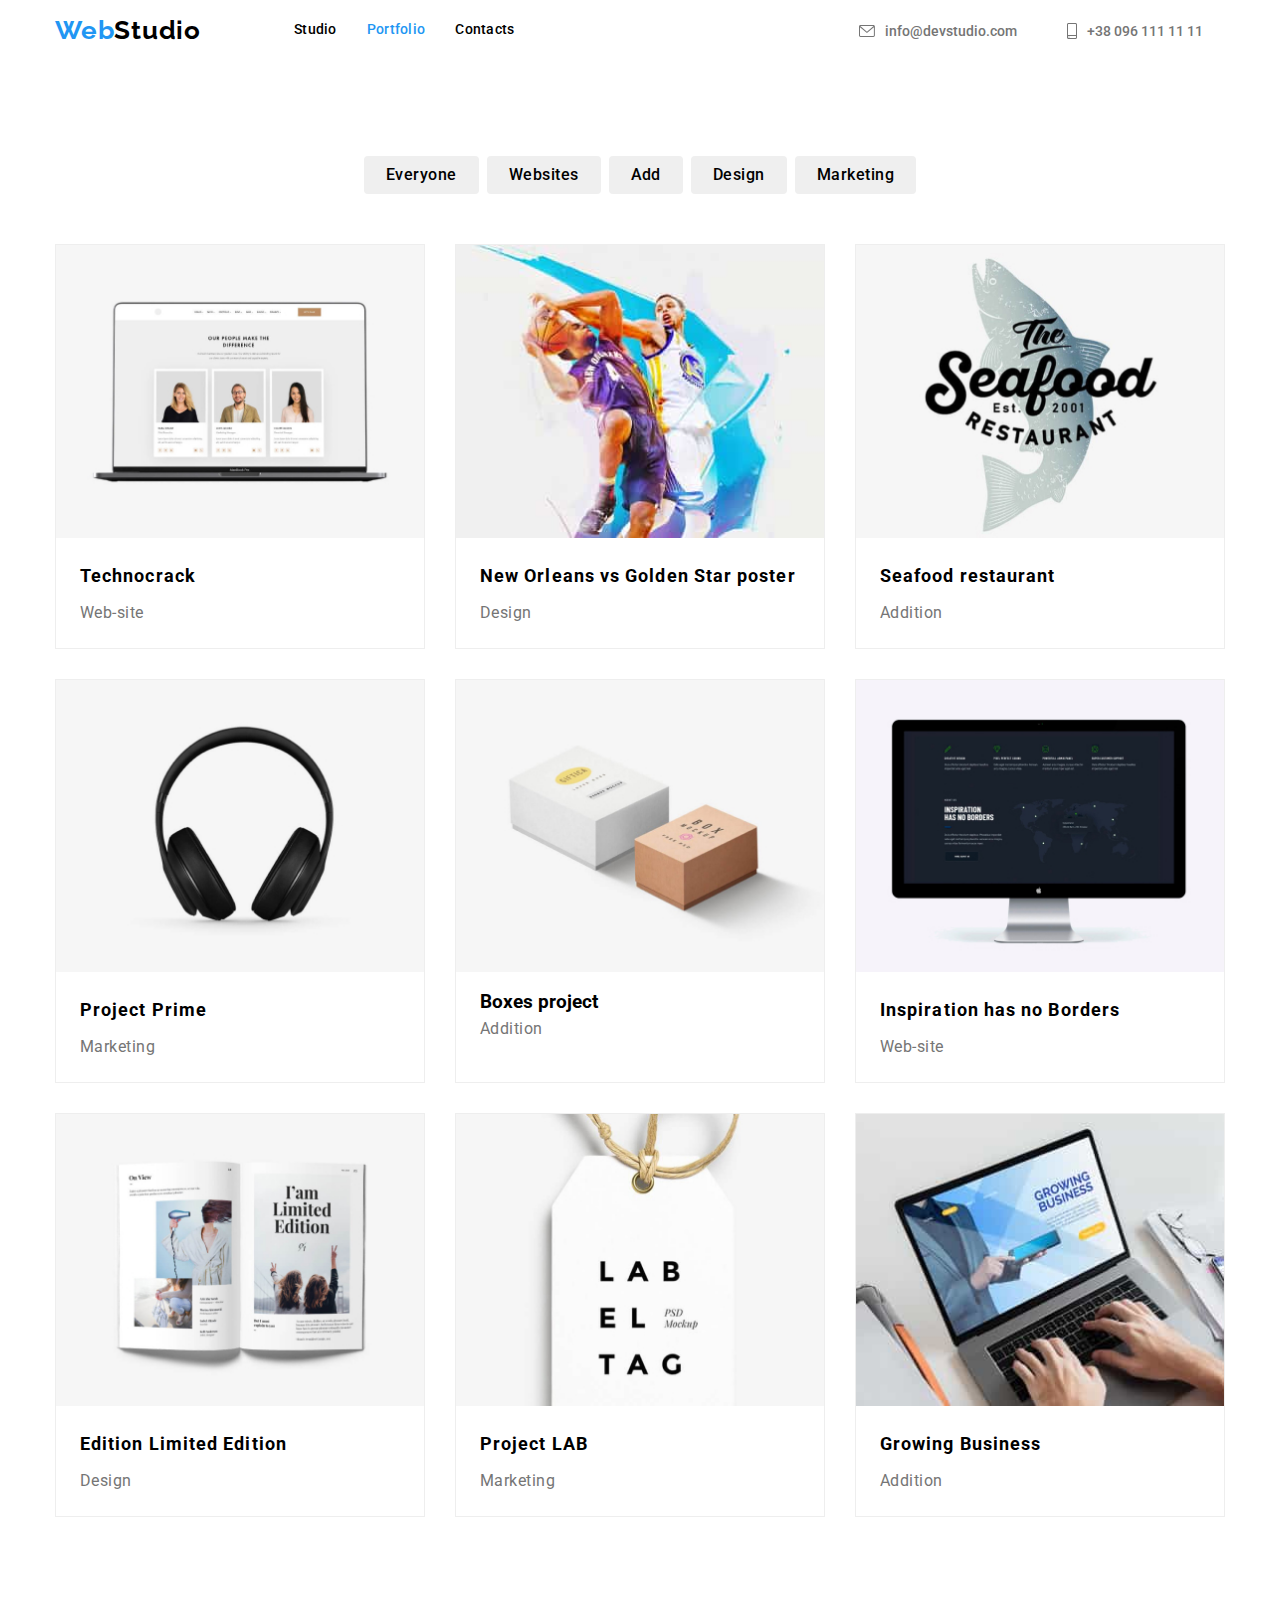
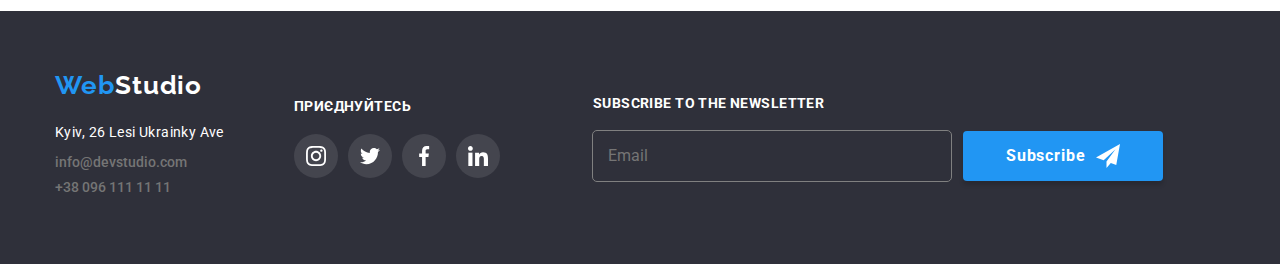
==== portfolio.html @ cd491790 "bhiLALALLLAAA" ====
<!DOCTYPE html>
<html lang="en">

<head>
    <meta charset="UTF-8">
    <meta name="viewport" content="width=device-width, initial-scale=1.0">
    <title>Document</title>
    <link rel="preconnect" href="https://fonts.googleapis.com">
    <link rel="preconnect" href="https://fonts.gstatic.com" crossorigin>
    <link
        href="https://fonts.googleapis.com/css2?family=Raleway:wght@700&family=Roboto:wght@400;500;700;900&display=swap"
        rel="stylesheet">
    <link rel="stylesheet"
        href="https://cdnjs.cloudflare.com/ajax/libs/modern-normalize/2.0.0/modern-normalize.min.css">
    <!-- <link rel="stylesheet" href="./css/reset.css">
    <link rel="stylesheet" href="./css/styles.css"> -->
    <link rel="stylesheet" href="./css/main.min.css">
</head>

<body>
    <!-- header -->
    <header class="header animate__animated animate__bounceInDown animate__delay-0.5s">
        <div class="container">
            <a class="header__logo" href="./index.html"><span class="header__logo--colored">Web</span>Studio</a>
            <nav class="header__nav">
                <ul class="header__nav__list">
                    <li class="header__nav__item"><a class="header__nav__link" href="./index.html">Studio</a></li>
                    <li class="header__nav__item"><a class="header__nav__link current"
                            href="./portfolio.html">Portfolio</a>
                    </li>
                    <li class="header__nav__item"><a class="header__nav__link" href="#">Contacts</a></li>
                </ul>
            </nav>
            <ul class="header__contact__list">
                <li><a class="header__contact__link" href="mailto:info@devstudio.com">
                        <svg class="header__contact__icon" width="16" height="12">
                            <use href="./images/icons/symbol-defs.svg#icon-envelope"></use>
                        </svg>
                        info@devstudio.com</a></li>
                <li><a class="header__contact__link" href="tel:+380961111111">
                        <svg class="header__contact__icon" width="10" height="16">
                            <use href="./images/icons/symbol-defs.svg#icon-smartphone"></use>
                        </svg>
                        +38 096 111 11 11</a></li>
            </ul>
        </div>
    </header>
    <!-- main -->
    <main>
        <section class="project-buttons">
            <div class="container">
                <ul class="project-buttons__list">
                    <li class="project-buttons__item">
                        <button class="project-buttons__button">Everyone</button>
                    </li>
                    <li class="project-buttons__item">
                        <button class="project-buttons__button">Websites</button>
                    </li>
                    <li class="project-buttons__item">
                        <button class="project-buttons__button">Add</button>
                    </li>
                    <li class="project-buttons__item">
                        <button class="project-buttons__button">Design</button>
                    </li>
                    <li class="project-buttons__item">
                        <button class="project-buttons__button">Marketing</button>
                    </li>
                </ul>
            </div>
        </section>
        <section class="projects">
            <div class="container">
                <ul class="projects__list">
                    <li class="projects__item">
                        <div class="projects__img__thumb">
                            <img class="projects__img" src="./images/portfolio/img1.jpg" alt="">
                            <div class="projects__overlay">
                                <p class="projects__overlay__text">The resource offers comprehensive offers with
                                    different levels of functionality and services. All this will allow the visitor to
                                    get comprehensive information about the company or private person.</p>
                            </div>
                        </div>
                        <div class="projects__content">
                            <h3 class="projects__title">Technocrack</h3>
                            <p class="projects__text">Web-site</p>
                        </div>
                    </li>
                    <li class="projects__item">
                        <div class="projects__img__thumb">
                            <img class="projects__img" src="./images/portfolio/img2.jpg" alt="">
                            <div class="projects__overlay">
                                <p class="projects__overlay__text">The resource offers comprehensive offers with
                                    different levels of functionality and services. All this will allow the visitor to
                                    get comprehensive information about the company or private person.</p>
                            </div>
                        </div>
                        <div class="projects__content">
                            <h3 class="projects__title">New Orleans vs Golden Star poster</h3>
                            <p class="projects__text">Design</p>
                        </div>
                    </li>
                    <li class="projects__item">
                        <div class="projects__img__thumb">
                            <img class="projects__img" src="./images/portfolio/img3.jpg" alt="">
                            <div class="projects__overlay">
                                <p class="projects__overlay__text">The resource offers comprehensive offers with
                                    different levels of functionality and services. All this will allow the visitor to
                                    get comprehensive information about the company or private person.</p>
                            </div>
                        </div>
                        <div class="projects__content">
                            <h3 class="projects__title">Seafood restaurant</h3>
                            <p class="projects__text">Addition</p>
                        </div>
                    </li>
                    <li class="projects__item">
                        <div class="projects__img__thumb">
                            <img class="projects__img" src="./images/portfolio/img4.jpg" alt="">
                            <div class="projects__overlay">
                                <p class="projects__overlay__text">The resource offers comprehensive offers with
                                    different levels of functionality and services. All this will allow the visitor to
                                    get comprehensive information about the company or private person.</p>
                            </div>
                        </div>
                        <div class="projects__content">
                            <h3 class="projects__title">Project Prime</h3>
                            <p class="projects__text">Marketing</p>
                        </div>

                    </li>
                    <li class="projects__item">
                        <div class="projects__img__thumb">
                            <img class="projects-img" src="./images/portfolio/img5.jpg" alt="">
                            <div class="projects__overlay">
                                <p class="projects__overlay__text">The resource offers comprehensive offers with
                                    different levels of functionality and services. All this will allow the visitor to
                                    get comprehensive information about the company or private person.</p>
                            </div>
                        </div>
                        <div class="projects__content">
                            <h3 class="projects-title">Boxes project</h3>
                            <p class="projects__text">Addition</p>
                        </div>
                    </li>
                    <li class="projects__item">
                        <div class="projects__img__thumb">
                            <img class="projects__img" src="./images/portfolio/img6.jpg" alt="">
                            <div class="projects__overlay">
                                <p class="projects__overlay__text">The resource offers comprehensive offers with
                                    different levels of functionality and services. All this will allow the visitor to
                                    get comprehensive information about the company or private person.</p>
                            </div>
                        </div>
                        <div class="projects__content">
                            <h3 class="projects__title">Inspiration has no Borders</h3>
                            <p class="projects__text">Web-site</p>
                        </div>
                    </li>
                    <li class="projects__item">
                        <div class="projects__img__thumb">
                            <img class="projects-img" src="./images/portfolio/img7.jpg" alt="">
                            <div class="projects__overlay">
                                <p class="projects__overlay__text">The resource offers comprehensive offers with
                                    different levels of functionality and services. All this will allow the visitor to
                                    get comprehensive information about the company or private person.</p>
                            </div>
                        </div>
                        <div class="projects__content">
                            <h3 class="projects__title">Edition Limited Edition</h3>
                            <p class="projects__text">Design</p>
                        </div>
                    </li>
                    <li class="projects__item">
                        <div class="projects__img__thumb">
                            <img class="projects__img" src="./images/portfolio/img8.jpg" alt="">
                            <div class="projects__overlay">
                                <p class="projects__overlay__text">The resource offers comprehensive offers with
                                    different levels of functionality and services. All this will allow the visitor to
                                    get comprehensive information about the company or private person.</p>
                            </div>
                        </div>
                        <div class="projects__content">
                            <h3 class="projects__title">Project LAB</h3>
                            <p class="projects__text">Marketing</p>
                        </div>
                    </li>
                    <li class="projects__item">
                        <div class="projects__img__thumb">
                            <img class="projects__img" src="./images/portfolio/img9.jpg" alt="">
                            <div class="projects__overlay">
                                <p class="projects__overlay__text">The resource offers comprehensive offers with
                                    different levels of functionality and services. All this will allow the visitor to
                                    get comprehensive information about the company or private person.</p>
                            </div>
                        </div>
                        <div class="projects__content">
                            <h3 class="projects__title">Growing Business</h3>
                            <p class="projects__text">Addition</p>
                        </div>
                    </li>
                </ul>
            </div>
        </section>

    </main>
    <!-- footers -->
    <footer class="footer">
        <div class="container">
            <div class="footer__info">
                <a class="footer__logo" href="#">Web<span class="footer__logo--colored">Studio</span></a>
                <a class="footer__adress" href="#">Kyiv, 26 Lesi Ukrainky Ave</a>
                <a class="footer__link" href="mailto:info@devstudio.com">info@devstudio.com</a>
                <a class="footer__link" href="tel:++380961111111">+38 096 111 11 11</a>
            </div>
            <div class="footer__buttons">
                <h3 class="footer__title">Приєднуйтесь</h3>
                <ul class="footer__svg__list">
                    <li class="footer__svg__item">
                        <a class="footer__svg__link" href="">
                            <svg class="footer__svg">
                                <use href="./images/icons/symbol-defs.svg#icon-instagram"></use>
                            </svg>
                        </a>

                    </li>
                    <li class="footer__svg__item">
                        <a class="footer__svg__link" href="">
                            <svg class="footer__svg">
                                <use href="./images/icons/symbol-defs.svg#icon-twitter"></use>
                            </svg>
                        </a>

                    </li>
                    <li class="footer__svg__item">
                        <a class="footer__svg__link" href="">
                            <svg class="footer__svg">
                                <use href="./images/icons/symbol-defs.svg#icon-facebook"></use>
                            </svg>
                        </a>

                    </li>
                    <li class="footer__svg__item">
                        <a class="footer__svg__link" href="">
                            <svg class="footer__svg">
                                <use href="./images/icons/symbol-defs.svg#icon-linkedin"></use>
                            </svg>
                        </a>

                    </li>
                </ul>
            </div>
            <div class="footer__form">
                <h3 class="footer__title">Subscribe to the newsletter</h3>
                <ul class="footer__form__list">
                    <label class="footer__label" for="email">
                        <input type="email" class="footer__input" placeholder="Email">
                    </label>
                    <button class="footer__send__button">
                        Subscribe

                        <svg class="footer__send__svg">
                            <use href="./images/icons/symbol-defs.svg#icon-send"></use>
                        </svg>
                    </button>
                </ul>
            </div>
        </div>
    </footer>
    </div>
    </footer>
</body>

</html>
---- css/styles.css ----
:root {
  --link-color: #2196f3;
  --title-color: #000;
  --text-color: #757575;
  --animation: 250ms cubic-bezier(0.7, 0.1, 0, 1.2);
}

body {
  font-family: "Roboto", sans-serif;
}

.container {
  width: 1200px;
  margin: 0 auto;
  padding: 0 15px;
}

/* header */

.header {
  padding: 25px 0;
}

.header .container {
  display: flex;
  align-items: center;
}

.header__logo {
  color: #000;
  font-family: "Raleway";
  font-size: 26px;
  font-weight: 700;
  letter-spacing: 0.78px;
  margin-right: 93px;
}
.header__logo--colored {
  color: var(--link-color);
}
.header__nav {
  margin-right: 344px;
}
.header__nav__list {
  display: flex;
  gap: 30px;
}
.header__nav__item {
  padding-top: 20px;
}
.header__nav__link {
  color: var(--title-color);
  font-size: 14px;
  font-weight: 500;
  letter-spacing: 0.28px;
  transition: color 250ms cubic-bezier(0.4, 0, 0.2, 1);
}

.current {
  color: var(--link-color);
  padding-bottom: 32px;
}

.current:after {
  content: "";
  display: block;
  padding: auto;
  left: 0;
  bottom: 0;
}

.header__nav__link:hover,
.header__nav__link:focus {
  color: var(--link-color);
}

.header__nav__link::after {
  content: "";
  display: block;
  width: 100%;
  height: 4px;
  background-color: var(--link-color);
  border-radius: 2px;
  margin-top: 20px;
  transform: scale(0);
  transform-origin: center right;
  transition: transform var(--animation), transform-origin var(--animation);
}

.header__nav__link:hover::after {
  transform: scale(1);
  transform-origin: center right;
}

.header__contact__list {
  display: flex;
  gap: 50px;
}

.header__contact__link {
  display: flex;
  align-items: center;
  gap: 10px;
  color: var(--text-color);
  font-size: 14px;
  font-weight: 500;
  line-height: 16px;
  letter-spacing: 2%;
  text-align: left;
  transition: color 250ms cubic-bezier(0.4, 0, 0.2, 1);
}

.header__contact__link:hover,
.header__contact__link:focus {
  color: var(--link-color);
}

.header__contact__icon {
  fill: currentColor;
}

/* hero */

.hero {
  display: flex;
  font-weight: 400px;
  height: 600px;
  align-items: center;
  background-image: linear-gradient(
      to right,
      rgba(47, 48, 58, 0.4),
      rgba(47, 48, 58, 0.4)
    ),
    url("../images/Img.jpg");
  background-position: center;
  background-size: cover;
  background-repeat: no-repeat;
  text-align: center;
}

.hero__title {
  color: #fff;
  font-size: 44px;
  font-weight: 900;
  line-height: 136.364%;
  letter-spacing: 2.64px;
  text-transform: uppercase;
  margin-bottom: 40px;
}

.hero__button {
  color: white;
  font-size: 16px;
  font-weight: 700;
  line-height: 187.5%;
  letter-spacing: 0.96px;
  padding: 10px 32px;
  border-radius: 4px;
  background: #2196f3;
  box-shadow: 0px 4px 4px 0px rgba(0, 0, 0, 0.15);
  transition: background-color 250ms cubic-bezier(0.4, 0, 0.2, 1),
    color 250ms cubic-bezier(0.4, 0, 0.2, 1);
}

.hero__button:hover {
  background: #002b4e;
}

.backdrop {
  position: fixed;
  top: 0;
  left: 0;
  width: 100%;
  height: 100%;
  background-color: rgba(0, 0, 0, 0.5);
  opacity: 1;
  transition: opacity 250ms cubic-bezier(0.4, 0, 0.2, 1);
}

.backdrop.is-hidden {
  opacity: 0;
  pointer-events: none;
  visibility: hidden;
}

.backdrop.is-hidden .modal {
  transform: translate(-50%, -50%) scale(0);
}

.no-scroll {
  overflow: hidden;
}

.modal {
  position: absolute;
  top: 50%;
  left: 50%;
  min-width: 528px;
  min-height: 581px;
  transform: translate(-50%, -50%) scale(1);
  transition: transform 250ms cubic-bezier(0.4, 0, 0.2, 1);
  border-radius: 4px;
  background: #fff;
  box-shadow: 0px 1px 3px 0px rgba(0, 0, 0, 0.12),
    0px 1px 1px 0px rgba(0, 0, 0, 0.14), 0px 2px 1px 0px rgba(0, 0, 0, 0.2);
  padding: 40px;
}

.close__button {
  position: absolute;
  right: 8px;
  top: 8px;
  width: 30px;
  height: 30px;
  border-radius: 50%;
  display: flex;
  align-items: center;
  justify-content: center;
  background-color: transparent;
  cursor: pointer;
  border: 1px solid rgba(0, 0, 0, 0.1);
}

.close__button__icon {
  width: 18px;
  height: 18px;
  fill: #000000;
  transition: fill 250ms cubic-bezier(0.4, 0, 0.2, 1);
}

.close__button__icon:hover,
.close__button__icon:focus {
  fill: #2196f3;
}

.form {
  display: flex;
  flex-direction: column;
  gap: 10px;
}

.form__title {
  color: #212121;
  text-align: center;
  font-family: "Roboto", sans-serif;
  font-size: 20px;
  font-weight: 700;
  letter-spacing: 0.6px;
  margin-bottom: 12px;
}

.form__label {
  color: #757575;
  font-family: "Roboto", sans-serif;
  font-size: 12px;
  font-weight: 400;
  letter-spacing: 0.12px;
  margin-bottom: 4px;
}

.modal__input__thumb {
  position: relative;
}

.form__input {
  width: 100%;
  padding: 12px 42px;
  border-radius: 4px;
  border: 1px solid rgba(33, 33, 33, 0.2);
  cursor: pointer;
  box-sizing: border-box;
  transition: border 250ms cubic-bezier(0.4, 0, 0.2, 1);
}

.form__input:hover,
.form__input:focus {
  border: 1px solid #2196f3;
  outline: none;
}

.form__input:focus + .form__input-icon {
  fill: #2196f3;
}

.form__input-icon {
  position: absolute;
  left: 12px;
  top: 50%;
  width: 18px;
  height: 18px;
  transform: translateY(-50%);
}

.comment {
  display: flex;
  flex-direction: column;
  gap: 4px;
}

.form__input-comment:focus {
  outline: none;
}

.form__input-comment:focus,
.form__input-comment:hover {
  border-radius: 4px;
  border: 1px solid #2196f3;
}

.form__label-comment {
  color: #757575;
  font-family: "Roboto", sans-serif;
  font-size: 12px;
  font-style: normal;
  font-weight: 400;
  line-height: normal;
  letter-spacing: 0.12px;
}

.form__input-comment {
  margin-bottom: 20px;
  width: 448px;
  height: 120px;
  color: rgba(117, 117, 117, 0.5);
  font-family: "Roboto", sans-serif;
  font-size: 12px;
  font-weight: 400;
  letter-spacing: 0.12px;
  padding-top: 12px;
  padding-left: 16px;
  border-radius: 4px;
  border: 1px solid rgba(33, 33, 33, 0.2);
  resize: none;
  transition: border 250ms cubic-bezier(0.4, 0, 0.2, 1);
}

.form__input-confirmation:focus {
  outline: none;
}

.form__input-confirmation {
  width: 16px;
  height: 15px;
}

.form__label-confirmation {
  color: #757575;
  font-family: "Roboto", sans-serif;
  font-size: 14px;
  font-weight: 400;
  line-height: 171.429%;
  letter-spacing: 0.42px;
}

.form__label-confirm__link {
  color: #2196f3;
  text-decoration: underline;
}

.form__confirm {
  gap: 5px;
  display: flex;
  align-items: center;
  margin-bottom: 30px;
}

.form__button {
  width: 200px;
  height: 50px;
  border-radius: 4px;
  background: #2196f3;
  box-shadow: 0px 4px 4px 0px rgba(0, 0, 0, 0.15);
  color: #fff;
  text-align: center;
  font-family: "Roboto", sans-serif;
  font-size: 16px;
  font-weight: 700;
  line-height: 187.5%;
  letter-spacing: 0.96px;
  margin: 0 auto;
  display: block;
}

/* information */
.information {
  margin-top: 94px;
}
.information__list {
  display: flex;
  gap: 30px;
}
.information__item {
}

.information__item::before {
  content: "";
  display: block;
  border-radius: 4px;
  background: #f5f4fa;
  width: 270px;
  height: 120px;
}

.information__item:nth-child(1):before {
  background-image: url("../images/icons/antena.svg");
  background-repeat: no-repeat;
  background-position: center;
  margin-bottom: 30px;
}
.information__item:nth-child(2):before {
  background-image: url("../images/icons/clock.svg");
  background-repeat: no-repeat;
  background-position: center;
  margin-bottom: 30px;
}
.information__item:nth-child(3):before {
  background-image: url("../images/icons/diagram.svg");
  background-repeat: no-repeat;
  background-position: center;
  margin-bottom: 30px;
}
.information__item:nth-child(4):before {
  background-image: url("../images/icons/astronaut.svg");
  background-repeat: no-repeat;
  background-position: center;
  margin-bottom: 30px;
}

.information__title {
  color: var(--title-color);
  font-size: 14px;
  font-weight: 700;
  letter-spacing: 0.42px;
  text-transform: uppercase;
  margin-bottom: 10px;
}
.information__text {
  color: var(--text-color);
  width: 270px;
  font-size: 14px;
  font-weight: 400;
  line-height: 171.429%;
  letter-spacing: 0.42px;
}

/* works */

.works {
  margin-bottom: 94px;
}
.works__subtitle {
  color: var(--title-color);
  text-align: center;
  font-size: 36px;
  font-weight: 700;
  letter-spacing: 1.08px;
  margin-top: 109px;
  margin-bottom: 50px;
}
.works__list {
  display: flex;
  justify-content: center;
  align-items: center;
  gap: 30px;
}

.works__item {
  position: relative;
}

.works__text {
  position: absolute;
  bottom: 0;
  width: 100%;
  height: 70px;
  color: #fff;
  display: flex;
  justify-content: center;
  align-items: center;
  background: rgba(47, 48, 58, 0.8);
  color: rgb(255, 255, 255);
  font-size: 14px;
  font-weight: 700;
  line-height: 16px;
  letter-spacing: 3%;
  text-align: center;
  text-transform: uppercase;
}

.works__img {
}

/* team */

.team {
  background: #f5f4fa;
  padding-top: 94px;
  padding-bottom: 94px;
}

.team__subtitle {
  color: var(--title-color);
  text-align: center;
  font-size: 36px;
  font-weight: 700;
  letter-spacing: 1.08px;
  margin-bottom: 50px;
}

.team__list {
  display: flex;
  gap: 30px;
}

.team__item {
  border-radius: 0px 0px 4px 4px;
  background-color: white;
  box-shadow: 1px 4px 4px 0px rgba(0, 0, 0, 0.25);
  -webkit-box-shadow: 1px 4px 4px 0px rgba(0, 0, 0, 0.25);
  -moz-box-shadow: 1px 4px 4px 0px rgba(0, 0, 0, 0.25);
}
.team__name {
  color: var(--title-color);
  font-size: 16px;
  font-weight: 500;
  letter-spacing: 0.48px;
  text-align: center;
  margin-bottom: 10px;
  margin-top: 30px;
}
.team__text {
  text-align: center;
  font-size: 16px;
  color: var(--text-color);
  margin-bottom: 30px;
  letter-spacing: 0.48px;
}

.team__svg__list {
  display: flex;
  gap: 10px;
  margin-right: 44px;
  margin-left: 44px;
  margin-bottom: 42px;
}

.team__svg__item {
}

.team__svg__link {
  display: flex;
  justify-content: center;
  align-items: center;
  width: 44px;
  height: 44px;
  fill: #afb1b8;
  border-radius: 50%;
  transition: background-color 250ms cubic-bezier(0.4, 0, 0.2, 1),
    color 250ms cubic-bezier(0.4, 0, 0.2, 1);
}

.team__svg {
  width: 20px;
  height: 20px;
  fill: #afb1b8;
}

.team__svg__link:hover,
.team__svg__link:focus {
  background-color: #2196f3;
}

.team__svg__link:hover .team__svg,
.team__svg__link:focus .team__svg {
  fill: white;
  transition: fill 250ms cubic-bezier(0.4, 0, 0.2, 1);
}

.team__img {
}

.clients {
}

.clients__text {
  color: rgb(33, 33, 33);
  font-size: 36px;
  font-weight: 700;
  line-height: 42px;
  letter-spacing: 3%;
  text-align: center;
  margin-top: 92px;
}

.clients__list {
  display: flex;
  gap: 30px;
  margin-bottom: 94px;
  margin-top: 50px;
}

.clients__item {
}

.clients__link {
  display: flex;
  justify-content: center;
  align-items: center;
  width: 172px;
  height: 92px;
  outline: 1px solid rgb(175, 177, 184);
  border-radius: 4px;
  fill: #afb1b8;
  transition: background-color 250ms cubic-bezier(0.4, 0, 0.2, 1),
    color 250ms cubic-bezier(0.4, 0, 0.2, 1);
}

.clients__svg {
  width: 106px;
  height: 60px;
  fill: #afb1b8;
}

.clients__link:hover,
.clients__link:focus {
  outline: 1px solid #2196f3;
}

.clients__link:hover .clients__svg,
.clients__link:focus .clients__svg {
  fill: #2196f3;
  transition: fill 250ms cubic-bezier(0.4, 0, 0.2, 1);
}

/* footer */

.footer {
  background: #2f303a;
  padding-top: 60px;
  padding-bottom: 60px;
}

.footer .container {
  display: flex;
  align-items: center;
}

.footer__info {
  display: flex;
  flex-direction: column;
  margin-right: 70px;
}

.footer__logo--colored {
  color: white;
  font-family: "Raleway";
  font-size: 26px;
  font-weight: 700;
  letter-spacing: 0.78px;
}
.footer__adress {
  color: white;
  font-size: 14px;
  font-weight: 400;
  line-height: 171.429%;
  letter-spacing: 0.42px;
  padding-bottom: 9px;
}
.footer__link {
  color: var(--text-color);
  font-size: 14px;
  font-weight: 500;
  line-height: 16px;
  letter-spacing: 2%;
  text-align: left;
  margin-bottom: 9px;
}

.footer__logo {
  color: var(--link-color);
  font-family: "Raleway";
  font-size: 26px;
  font-weight: 700;
  letter-spacing: 1.08px;
  padding-bottom: 20px;
}

.footer__buttons {
  margin-right: 93px;
}

.footer__title {
  color: rgb(255, 255, 255);
  font-size: 14px;
  font-weight: 700;
  letter-spacing: 0.42px;
  text-transform: uppercase;
  margin-bottom: 20px;
}

.footer__svg__list {
  display: flex;
  gap: 10px;
}

.footer__svg__item {
}

.footer__svg__link {
  display: flex;
  justify-content: center;
  align-items: center;
  width: 44px;
  height: 44px;
  background: rgba(255, 255, 255, 0.1);
  border-radius: 50%;
  transition: background-color 250ms cubic-bezier(0.4, 0, 0.2, 1),
    color 250ms cubic-bezier(0.4, 0, 0.2, 1);
}

.footer__svg {
  width: 20px;
  height: 20px;
  fill: #fff;
}

.footer__svg__link:hover,
.footer__svg__link:focus {
  background-color: #2196f3;
}

.footer__form {
}

.footer__form__list {
  display: flex;
}

.footer__label {
}

.footer__input {
  padding-left: 15px;
  padding-bottom: 15px;
  padding-top: 15px;
  width: 358px;
  height: 50px;
  background-color: #2f303a;
  outline: 1px solid grey;
  border-radius: 4px;
  color: #fff;
}

.footer__send__button {
  color: #fff;
  text-align: center;
  font-family: "Roboto", sans-serif;
  font-size: 16px;
  font-weight: 700;
  line-height: 187.5%;
  letter-spacing: 0.96px;
  border-radius: 4px;
  background: #2196f3;
  box-shadow: 0px 4px 4px 0px rgba(0, 0, 0, 0.15);
  width: 200px;
  display: flex;
  justify-content: center;
  align-items: center;
  padding: 10px 28px;
  gap: 10px;
  margin-left: 12px;
}

.footer__send__item {
}

.footer__send__svg {
  width: 24px;
  height: 24px;
  fill: #fff;
}

/* portfolio */

.project-buttons {
}

.project-buttons__list {
  display: flex;
  justify-content: center;
  align-items: center;
  display: flex;
  gap: 8px;
}

.project-buttons__item {
}

.project-buttons__button {
  color: var(--title-color);
  font-size: 16px;
  font-weight: 500;
  line-height: 162.5%;
  letter-spacing: 0.48px;
  padding: 6px 22px;
  margin-bottom: 50px;
  margin-top: 94px;
  border-radius: 4px;
  transition: background-color 250ms cubic-bezier(0.4, 0, 0.2, 1),
    color 250ms cubic-bezier(0.4, 0, 0.2, 1);
}

.project-buttons__button:hover,
.project-buttons__button:focus {
  color: white;
  background-color: #2196f3;
  box-shadow: 0 2px 2px 0 rgba(33, 8, 8, 0.12), 0 1px 2px 0 rgba(0, 0, 0, 0.08),
    0 3px 1px 0 rgba(0, 0, 0, 0.1);
}

.projects {
}

.projects-list {
  display: flex;
  flex-wrap: wrap;
  margin-left: -30px;
  margin-top: -30px;
}
.projects-item {
  flex-basis: calc((100% - 3 * 30px) / 3);
  margin-left: 30px;
  margin-bottom: 30px;
  border: 1px solid rgb(238, 238, 238);
  transition: box-shadow 250ms cubic-bezier(0.4, 0, 0.2, 1);
}

.projects-item:hover {
  flex-basis: calc((100% - 3 * 30px) / 3);
  box-shadow: 1px 4px 4px 0px rgba(0, 0, 0, 0.25);
  -webkit-box-shadow: 1px 4px 4px 0px rgba(0, 0, 0, 0.25);
  -moz-box-shadow: 1px 4px 4px 0px rgba(0, 0, 0, 0.25);
}

.projects-img {
}

.projects-title {
  color: var(--title-color);
  font-size: 18px;
  font-weight: 700;
  line-height: 200%;
  letter-spacing: 1.08px;
  margin-top: 20px;
  margin-left: 26px;
}
.projects-text {
  color: var(--text-color);
  font-size: 16px;
  font-weight: 400;
  line-height: 187.5%;
  letter-spacing: 0.48px;
  margin-top: 20px;
  margin-bottom: 20px;
  margin-left: 26px;
}
---- css/main.min.css ----
body{font-family:"Roboto",sans-serif}.container{width:1200px;margin:0 auto;padding:0 15px}.section{margin-bottom:94px}*,*::after,*::before{margin:0;padding:0;border:none;box-sizing:border-box}h1,h2,h3,h4,h5,h6,p{margin:0}p:last-child{margin-bottom:0}ul{margin:0;padding:0;list-style:none}a{color:currentColor;text-decoration:none}button{cursor:pointer}img{display:block;max-width:100%;height:auto}.footer{background:#2f303a;padding-top:60px;padding-bottom:60px}.footer .container{display:flex;align-items:center}.footer__info{display:flex;flex-direction:column;margin-right:70px}.footer__logo--colored{color:#fff;font-family:"Raleway";font-size:26px;font-weight:700;letter-spacing:.78px}.footer__adress{color:#fff;font-size:14px;font-weight:400;line-height:171.429%;letter-spacing:.42px;padding-bottom:9px}.footer__link{color:#757575;font-size:14px;font-weight:500;line-height:16px;letter-spacing:2%;text-align:left;margin-bottom:9px}.footer__logo{color:#2196f3;font-family:"Raleway";font-size:26px;font-weight:700;letter-spacing:1.08px;padding-bottom:20px}.footer__buttons{margin-right:93px}.footer__title{color:#fff;font-size:14px;font-weight:700;letter-spacing:.42px;text-transform:uppercase;margin-bottom:20px}.footer__svg__list{display:flex;gap:10px}.footer__svg__link{display:flex;justify-content:center;align-items:center;width:44px;height:44px;background:rgba(255,255,255,.1);border-radius:50%}.footer__svg{width:20px;height:20px;fill:#fff}.footer__svg__link:hover,.footer__svg__link:focus{background-color:#2196f3;transition:background-color 250ms cubic-bezier(0.4, 0, 0.2, 1)}.footer__form__list{display:flex}.footer__input{padding-left:15px;padding-bottom:15px;padding-top:15px;width:358px;height:50px;background-color:#2f303a;outline:1px solid gray;border-radius:4px}.footer__send__button{color:#fff;text-align:center;font-family:"Roboto",sans-serif;font-size:16px;font-weight:700;line-height:187.5%;letter-spacing:.96px;border-radius:4px;background:#2196f3;box-shadow:0px 4px 4px 0px rgba(0,0,0,.15);width:200px;display:flex;justify-content:center;align-items:center;padding:10px 28px;gap:10px;margin-left:12px}.footer__send__svg{width:24px;height:24px;fill:#fff}.header .container{display:flex;align-items:center}.header__logo{color:#000;font-family:"Raleway";font-size:26px;font-weight:700;letter-spacing:.78px;margin-right:93px}.header__logo--colored{color:#2196f3}.header__nav{margin-right:344px}.header__nav__list{display:flex;gap:30px}.header__nav__item{padding-top:20px}.header__nav__link{color:#000;font-size:14px;font-weight:500;letter-spacing:.28px}.header .current{color:#2196f3;padding-bottom:32px}.header .current:after{content:"";display:block;padding:auto;left:0;bottom:0}.header__nav__link:hover,.header__nav__link:focus{color:#2196f3}.header__nav__link::after{content:"";display:block;width:100%;height:4px;background-color:#2196f3;border-radius:2px;margin-top:20px;transform:scale(0);transform-origin:center right;transition:transform 250ms cubic-bezier(0.4, 0, 0.2, 1),transform-origin 250ms cubic-bezier(0.4, 0, 0.2, 1)}.header__nav__link:hover::after{transform:scale(1);transform-origin:center right}.header__contact__list{display:flex;gap:50px}.header__contact__link{display:flex;align-items:center;gap:10px;color:#757575;font-size:14px;font-weight:500;line-height:16px;letter-spacing:2%;text-align:left}.header__contact__link:hover,.header__contact__link:focus{color:#2196f3}.header__contact__icon{fill:currentColor}.clients__text{color:#212121;font-size:36px;font-weight:700;line-height:42px;letter-spacing:3%;text-align:center;margin-top:92px}.clients__list{display:flex;gap:30px;margin-bottom:94px;margin-top:50px}.clients__link{display:flex;justify-content:center;align-items:center;width:172px;height:92px;outline:1px solid #afb1b8;border-radius:4px;fill:#afb1b8;transition:background-color 250ms cubic-bezier(0.4, 0, 0.2, 1),color 250ms cubic-bezier(0.4, 0, 0.2, 1)}.clients__svg{width:106px;height:60px;fill:#afb1b8}.clients__link:hover,.clients__link:focus{outline:1px solid #2196f3}.clients__link:hover .clients__svg,.clients__link:focus .clients__svg{fill:#2196f3;transition:fill 250ms cubic-bezier(0.4, 0, 0.2, 1)}.hero{display:flex;font-weight:400px;height:600px;align-items:center;background-image:linear-gradient(to right, rgba(47, 48, 58, 0.4), rgba(47, 48, 58, 0.4)),url("../images/Img.jpg");background-position:center;background-size:cover;background-repeat:no-repeat;text-align:center}.hero__title{color:#fff;font-size:44px;font-weight:900;line-height:136.364%;letter-spacing:2.64px;text-transform:uppercase;margin-bottom:40px}.hero__button{color:#fff;font-size:16px;font-weight:700;line-height:187.5%;letter-spacing:.96px;padding:10px 32px;border-radius:4px;background:#2196f3;box-shadow:0px 4px 4px 0px rgba(0,0,0,.15);transition:background-color 250ms cubic-bezier(0.4, 0, 0.2, 1),color 250ms cubic-bezier(0.4, 0, 0.2, 1)}.hero__button:hover{background:#002b4e}.information{margin-top:94px}.information__list{display:flex;gap:30px}.information__item::before{content:"";display:block;border-radius:4px;background:#f5f4fa;width:270px;height:120px}.information__item:nth-child(1):before{background-image:url("../images/icons/antena.svg");background-repeat:no-repeat;background-position:center;margin-bottom:30px}.information__item:nth-child(2):before{background-image:url("../images/icons/clock.svg");background-repeat:no-repeat;background-position:center;margin-bottom:30px}.information__item:nth-child(3):before{background-image:url("../images/icons/diagram.svg");background-repeat:no-repeat;background-position:center;margin-bottom:30px}.information__item:nth-child(4):before{background-image:url("../images/icons/astronaut.svg");background-repeat:no-repeat;background-position:center;margin-bottom:30px}.information__title{color:var(--title-color);font-size:14px;font-weight:700;letter-spacing:.42px;text-transform:uppercase;margin-bottom:10px}.information__text{color:var(--text-color);width:270px;font-size:14px;font-weight:400;line-height:171.429%;letter-spacing:.42px}.team{background:#f5f4fa;padding-top:94px;padding-bottom:94px}.team__subtitle{color:var(--title-color);text-align:center;font-size:36px;font-weight:700;letter-spacing:1.08px;margin-bottom:50px}.team__list{display:flex;gap:30px}.team__item{border-radius:0px 0px 4px 4px;background-color:#fff;box-shadow:1px 4px 4px 0px rgba(0,0,0,.25);-webkit-box-shadow:1px 4px 4px 0px rgba(0,0,0,.25);-moz-box-shadow:1px 4px 4px 0px rgba(0,0,0,.25)}.team__name{color:var(--title-color);font-size:16px;font-weight:500;letter-spacing:.48px;text-align:center;margin-bottom:10px;margin-top:30px}.team__text{text-align:center;font-size:16px;color:var(--text-color);margin-bottom:30px;letter-spacing:.48px}.team__svg__list{display:flex;gap:10px;margin-right:44px;margin-left:44px;margin-bottom:42px}.team__svg__link{display:flex;justify-content:center;align-items:center;width:44px;height:44px;fill:#afb1b8;border-radius:50%;transition:background-color 250ms cubic-bezier(0.4, 0, 0.2, 1),color 250ms cubic-bezier(0.4, 0, 0.2, 1)}.team__svg{width:20px;height:20px;fill:#afb1b8}.team__svg__link:hover,.team__svg__link:focus{background-color:#2196f3}.team__svg__link:hover .team__svg,.team__svg__link:focus .team__svg{fill:#fff;transition:fill 250ms cubic-bezier(0.4, 0, 0.2, 1)}.works{margin-bottom:94px}.works__subtitle{color:var(--title-color);text-align:center;font-size:36px;font-weight:700;letter-spacing:1.08px;margin-top:109px;margin-bottom:50px}.works__list{display:flex;justify-content:center;align-items:center;gap:30px}.works__item{position:relative}.works__text{position:absolute;bottom:0;width:100%;height:70px;color:#fff;display:flex;justify-content:center;align-items:center;background:rgba(47,48,58,.8);color:#fff;font-size:14px;font-weight:700;line-height:16px;letter-spacing:3%;text-align:center;text-transform:uppercase}.backdrop{position:fixed;top:0;left:0;width:100%;height:100%;background-color:rgba(0,0,0,.5);opacity:1;transition:opacity 250ms cubic-bezier(0.4, 0, 0.2, 1)}.backdrop.is-hidden{opacity:0;pointer-events:none;visibility:hidden}.backdrop.is-hidden .modal{transform:translate(-50%, -50%) scale(0)}.no-scroll{overflow:hidden}.modal{position:absolute;top:50%;left:50%;min-width:528px;min-height:581px;transform:translate(-50%, -50%) scale(1);transition:transform 250ms cubic-bezier(0.4, 0, 0.2, 1);border-radius:4px;background:#fff;box-shadow:0px 1px 3px 0px rgba(0,0,0,.12),0px 1px 1px 0px rgba(0,0,0,.14),0px 2px 1px 0px rgba(0,0,0,.2);padding:40px}.close__button{position:absolute;right:8px;top:8px;width:30px;height:30px;border-radius:50%;display:flex;align-items:center;justify-content:center;background-color:rgba(0,0,0,0);cursor:pointer;border:1px solid rgba(0,0,0,.1)}.close__button__icon{width:18px;height:18px;fill:#000;transition:fill 250ms cubic-bezier(0.4, 0, 0.2, 1)}.close__button__icon:hover,.close__button__icon:focus{fill:#2196f3}.form{display:flex;flex-direction:column;gap:10px}.form__title{color:#212121;text-align:center;font-family:"Roboto",sans-serif;font-size:20px;font-weight:700;letter-spacing:.6px;margin-bottom:12px}.form__label{color:#757575;font-family:"Roboto",sans-serif;font-size:12px;font-weight:400;letter-spacing:.12px;margin-bottom:4px}.modal__input__thumb{position:relative}.form__input{width:100%;padding:12px 42px;border-radius:4px;border:1px solid rgba(33,33,33,.2);cursor:pointer;box-sizing:border-box;transition:border 250ms cubic-bezier(0.4, 0, 0.2, 1)}.form__input:hover,.form__input:focus{border:1px solid #2196f3;outline:none}.form__input:focus+.form__input-icon{fill:#2196f3}.form__input-icon{position:absolute;left:12px;top:50%;width:18px;height:18px;transform:translateY(-50%)}.comment{display:flex;flex-direction:column;gap:4px}.form__input-comment:focus{outline:none}.form__input-comment:focus,.form__input-comment:hover{border-radius:4px;border:1px solid #2196f3}.form__label-comment{color:#757575;font-family:"Roboto",sans-serif;font-size:12px;font-style:normal;font-weight:400;line-height:normal;letter-spacing:.12px}.form__input-comment{margin-bottom:20px;width:448px;height:120px;color:rgba(117,117,117,.5);font-family:"Roboto",sans-serif;font-size:12px;font-weight:400;letter-spacing:.12px;padding-top:12px;padding-left:16px;border-radius:4px;border:1px solid rgba(33,33,33,.2);resize:none;transition:border 250ms cubic-bezier(0.4, 0, 0.2, 1)}.form__input-confirmation:focus{outline:none}.form__input-confirmation{width:16px;height:15px}.form__label-confirmation{color:#757575;font-family:"Roboto",sans-serif;font-size:14px;font-weight:400;line-height:171.429%;letter-spacing:.42px}.form__label-confirm__link{color:#2196f3;text-decoration:underline}.form__confirm{gap:5px;display:flex;align-items:center;margin-bottom:30px}.form__button{width:200px;height:50px;border-radius:4px;background:#2196f3;box-shadow:0px 4px 4px 0px rgba(0,0,0,.15);color:#fff;text-align:center;font-family:"Roboto",sans-serif;font-size:16px;font-weight:700;line-height:187.5%;letter-spacing:.96px;margin:0 auto;display:block}.project-buttons__list{display:flex;justify-content:center;align-items:center;gap:8px}.project-buttons__button{color:#000;font-size:16px;font-weight:500;line-height:162.5%;letter-spacing:.48px;padding:6px 22px;margin-bottom:50px;margin-top:94px;border-radius:4px;transition:background-color 250ms cubic-bezier(0.4, 0, 0.2, 1),color 250ms cubic-bezier(0.4, 0, 0.2, 1)}.project-buttons__button:hover,.project-buttons__button:focus{color:#fff;background-color:#2196f3;box-shadow:0 2px 2px 0 rgba(33,8,8,.12),0 1px 2px 0 rgba(0,0,0,.08),0 3px 1px 0 rgba(0,0,0,.1)}.projects__list{display:flex;flex-wrap:wrap;margin-left:-30px;margin-top:-30px;margin-bottom:94px}.projects__item{flex-basis:calc((100% - 90px)/3);margin-left:30px;margin-top:30px;border:1px solid #eee;transition:box-shadow 250ms cubic-bezier(0.4, 0, 0.2, 1)}.projects__item:hover{box-shadow:0px 1px 1px 0px rgba(0,0,0,.12),0px 4px 4px 0px rgba(0,0,0,.06),1px 4px 6px 0px rgba(0,0,0,.16)}.projects__img__thumb{position:relative;overflow:hidden}.projects__overlay{position:absolute;top:0;left:0;width:100%;height:100%;background-color:rgba(33,150,243,.9);padding:63px 24px;transform:translateY(101%);transition:transform 250ms cubic-bezier(0.4, 0, 0.2, 1)}.projects__item:hover .projects__overlay{transform:translateY(0)}.projects__overlay__text{color:#fff;font-size:18px;font-weight:400;line-height:155%;letter-spacing:.54px}.projects__content{padding:20px 24px}.projects__title{color:#000;font-size:18px;font-weight:700;line-height:200%;letter-spacing:1.08px;margin-bottom:4px}.projects__text{color:#757575;font-size:16px;font-weight:400;line-height:187.5%;letter-spacing:.48px}/*# sourceMappingURL=main.min.css.map */
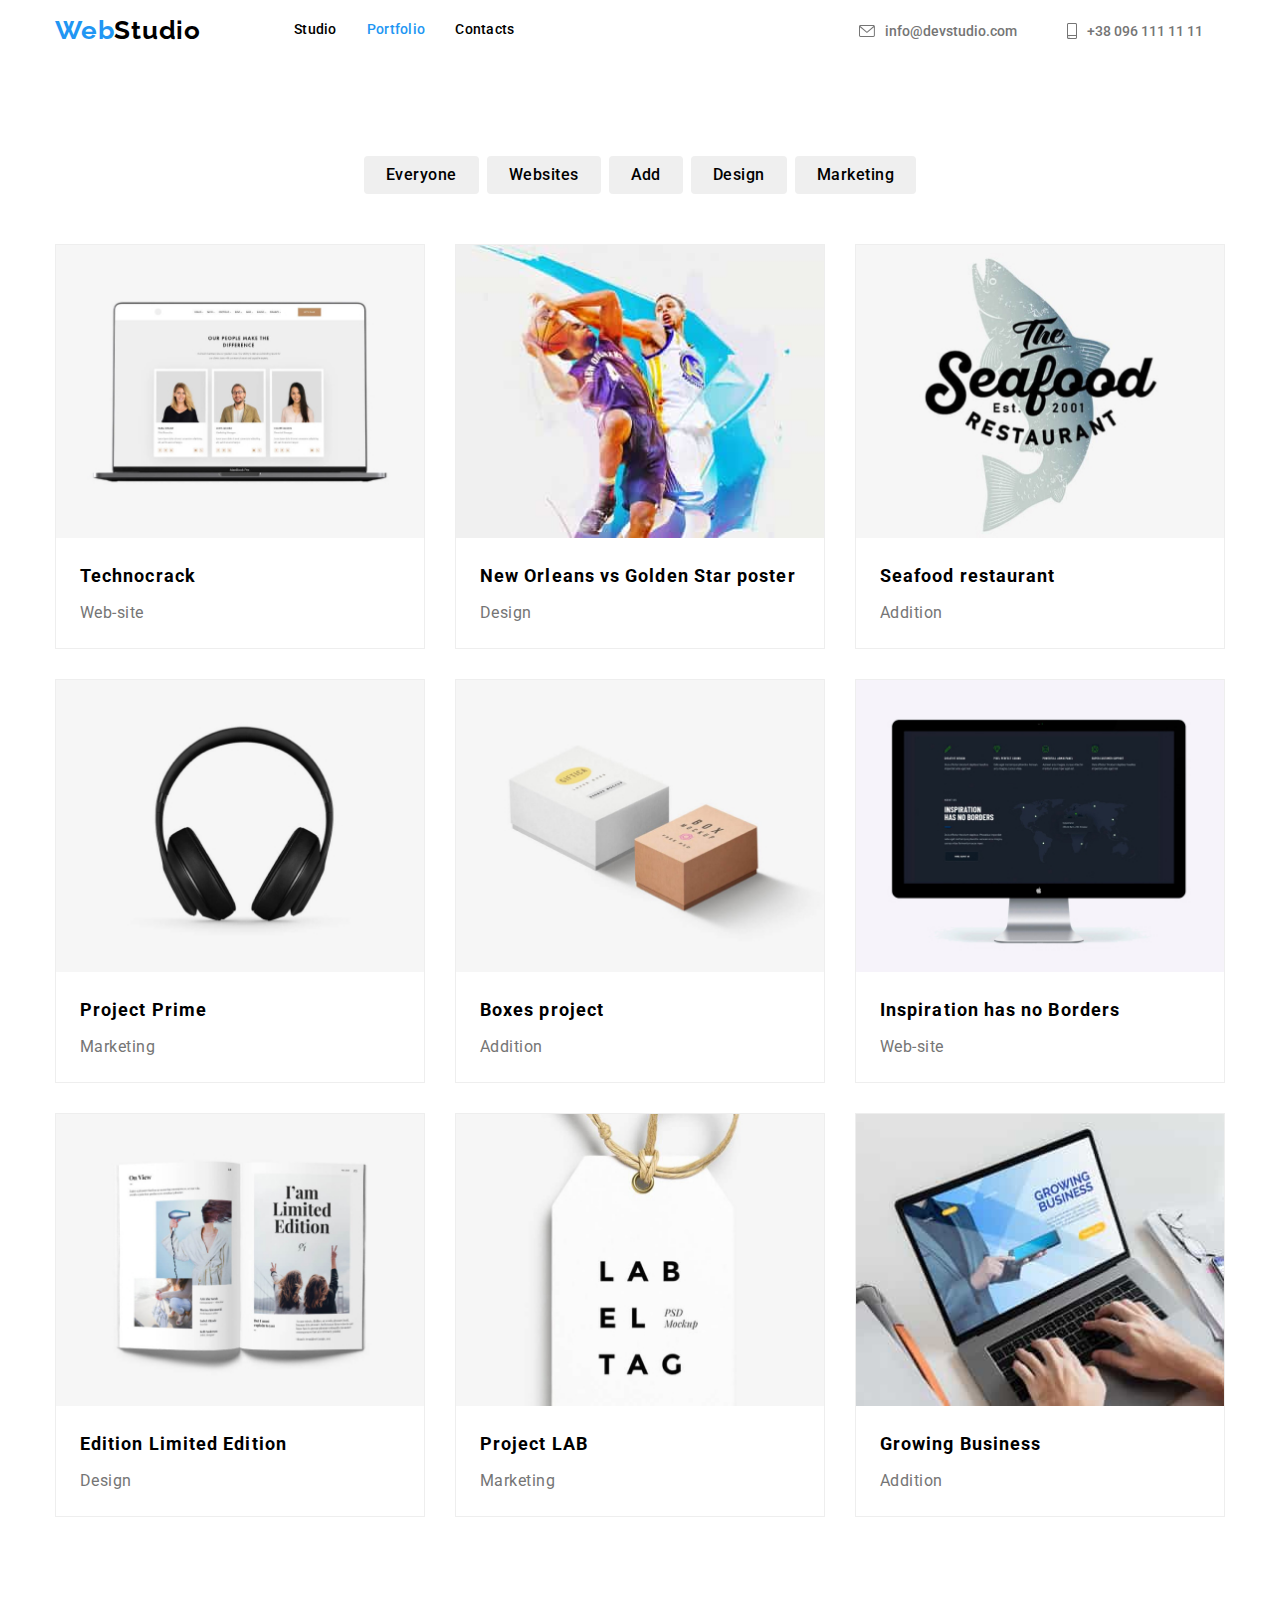
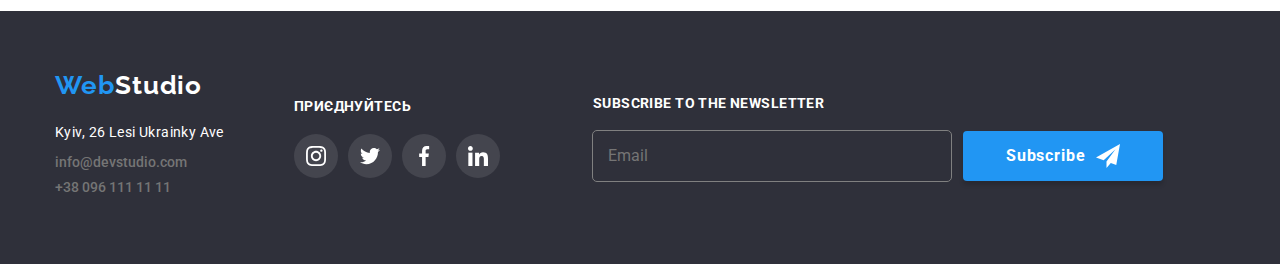
==== commit 911f45b3: "elelele" ====
--- a/portfolio.html
+++ b/portfolio.html
@@ -130,15 +130,15 @@
                     </li>
                     <li class="projects__item">
                         <div class="projects__img__thumb">
-                            <img class="projects-img" src="./images/portfolio/img5.jpg" alt="">
-                            <div class="projects__overlay">
-                                <p class="projects__overlay__text">The resource offers comprehensive offers with
-                                    different levels of functionality and services. All this will allow the visitor to
-                                    get comprehensive information about the company or private person.</p>
-                            </div>
-                        </div>
-                        <div class="projects__content">
-                            <h3 class="projects-title">Boxes project</h3>
+                            <img class="projects__img" src="./images/portfolio/img5.jpg" alt="">
+                            <div class="projects__overlay">
+                                <p class="projects__overlay__text">The resource offers comprehensive offers with
+                                    different levels of functionality and services. All this will allow the visitor to
+                                    get comprehensive information about the company or private person.</p>
+                            </div>
+                        </div>
+                        <div class="projects__content">
+                            <h3 class="projects__title">Boxes project</h3>
                             <p class="projects__text">Addition</p>
                         </div>
                     </li>
@@ -158,7 +158,7 @@
                     </li>
                     <li class="projects__item">
                         <div class="projects__img__thumb">
-                            <img class="projects-img" src="./images/portfolio/img7.jpg" alt="">
+                            <img class="projects__img" src="./images/portfolio/img7.jpg" alt="">
                             <div class="projects__overlay">
                                 <p class="projects__overlay__text">The resource offers comprehensive offers with
                                     different levels of functionality and services. All this will allow the visitor to
--- a/css/main.min.css
+++ b/css/main.min.css
@@ -1 +1 @@
-body{font-family:"Roboto",sans-serif}.container{width:1200px;margin:0 auto;padding:0 15px}.section{margin-bottom:94px}*,*::after,*::before{margin:0;padding:0;border:none;box-sizing:border-box}h1,h2,h3,h4,h5,h6,p{margin:0}p:last-child{margin-bottom:0}ul{margin:0;padding:0;list-style:none}a{color:currentColor;text-decoration:none}button{cursor:pointer}img{display:block;max-width:100%;height:auto}.footer{background:#2f303a;padding-top:60px;padding-bottom:60px}.footer .container{display:flex;align-items:center}.footer__info{display:flex;flex-direction:column;margin-right:70px}.footer__logo--colored{color:#fff;font-family:"Raleway";font-size:26px;font-weight:700;letter-spacing:.78px}.footer__adress{color:#fff;font-size:14px;font-weight:400;line-height:171.429%;letter-spacing:.42px;padding-bottom:9px}.footer__link{color:#757575;font-size:14px;font-weight:500;line-height:16px;letter-spacing:2%;text-align:left;margin-bottom:9px}.footer__logo{color:#2196f3;font-family:"Raleway";font-size:26px;font-weight:700;letter-spacing:1.08px;padding-bottom:20px}.footer__buttons{margin-right:93px}.footer__title{color:#fff;font-size:14px;font-weight:700;letter-spacing:.42px;text-transform:uppercase;margin-bottom:20px}.footer__svg__list{display:flex;gap:10px}.footer__svg__link{display:flex;justify-content:center;align-items:center;width:44px;height:44px;background:rgba(255,255,255,.1);border-radius:50%}.footer__svg{width:20px;height:20px;fill:#fff}.footer__svg__link:hover,.footer__svg__link:focus{background-color:#2196f3;transition:background-color 250ms cubic-bezier(0.4, 0, 0.2, 1)}.footer__form__list{display:flex}.footer__input{padding-left:15px;padding-bottom:15px;padding-top:15px;width:358px;height:50px;background-color:#2f303a;outline:1px solid gray;border-radius:4px}.footer__send__button{color:#fff;text-align:center;font-family:"Roboto",sans-serif;font-size:16px;font-weight:700;line-height:187.5%;letter-spacing:.96px;border-radius:4px;background:#2196f3;box-shadow:0px 4px 4px 0px rgba(0,0,0,.15);width:200px;display:flex;justify-content:center;align-items:center;padding:10px 28px;gap:10px;margin-left:12px}.footer__send__svg{width:24px;height:24px;fill:#fff}.header .container{display:flex;align-items:center}.header__logo{color:#000;font-family:"Raleway";font-size:26px;font-weight:700;letter-spacing:.78px;margin-right:93px}.header__logo--colored{color:#2196f3}.header__nav{margin-right:344px}.header__nav__list{display:flex;gap:30px}.header__nav__item{padding-top:20px}.header__nav__link{color:#000;font-size:14px;font-weight:500;letter-spacing:.28px}.header .current{color:#2196f3;padding-bottom:32px}.header .current:after{content:"";display:block;padding:auto;left:0;bottom:0}.header__nav__link:hover,.header__nav__link:focus{color:#2196f3}.header__nav__link::after{content:"";display:block;width:100%;height:4px;background-color:#2196f3;border-radius:2px;margin-top:20px;transform:scale(0);transform-origin:center right;transition:transform 250ms cubic-bezier(0.4, 0, 0.2, 1),transform-origin 250ms cubic-bezier(0.4, 0, 0.2, 1)}.header__nav__link:hover::after{transform:scale(1);transform-origin:center right}.header__contact__list{display:flex;gap:50px}.header__contact__link{display:flex;align-items:center;gap:10px;color:#757575;font-size:14px;font-weight:500;line-height:16px;letter-spacing:2%;text-align:left}.header__contact__link:hover,.header__contact__link:focus{color:#2196f3}.header__contact__icon{fill:currentColor}.clients__text{color:#212121;font-size:36px;font-weight:700;line-height:42px;letter-spacing:3%;text-align:center;margin-top:92px}.clients__list{display:flex;gap:30px;margin-bottom:94px;margin-top:50px}.clients__link{display:flex;justify-content:center;align-items:center;width:172px;height:92px;outline:1px solid #afb1b8;border-radius:4px;fill:#afb1b8;transition:background-color 250ms cubic-bezier(0.4, 0, 0.2, 1),color 250ms cubic-bezier(0.4, 0, 0.2, 1)}.clients__svg{width:106px;height:60px;fill:#afb1b8}.clients__link:hover,.clients__link:focus{outline:1px solid #2196f3}.clients__link:hover .clients__svg,.clients__link:focus .clients__svg{fill:#2196f3;transition:fill 250ms cubic-bezier(0.4, 0, 0.2, 1)}.hero{display:flex;font-weight:400px;height:600px;align-items:center;background-image:linear-gradient(to right, rgba(47, 48, 58, 0.4), rgba(47, 48, 58, 0.4)),url("../images/Img.jpg");background-position:center;background-size:cover;background-repeat:no-repeat;text-align:center}.hero__title{color:#fff;font-size:44px;font-weight:900;line-height:136.364%;letter-spacing:2.64px;text-transform:uppercase;margin-bottom:40px}.hero__button{color:#fff;font-size:16px;font-weight:700;line-height:187.5%;letter-spacing:.96px;padding:10px 32px;border-radius:4px;background:#2196f3;box-shadow:0px 4px 4px 0px rgba(0,0,0,.15);transition:background-color 250ms cubic-bezier(0.4, 0, 0.2, 1),color 250ms cubic-bezier(0.4, 0, 0.2, 1)}.hero__button:hover{background:#002b4e}.information{margin-top:94px}.information__list{display:flex;gap:30px}.information__item::before{content:"";display:block;border-radius:4px;background:#f5f4fa;width:270px;height:120px}.information__item:nth-child(1):before{background-image:url("../images/icons/antena.svg");background-repeat:no-repeat;background-position:center;margin-bottom:30px}.information__item:nth-child(2):before{background-image:url("../images/icons/clock.svg");background-repeat:no-repeat;background-position:center;margin-bottom:30px}.information__item:nth-child(3):before{background-image:url("../images/icons/diagram.svg");background-repeat:no-repeat;background-position:center;margin-bottom:30px}.information__item:nth-child(4):before{background-image:url("../images/icons/astronaut.svg");background-repeat:no-repeat;background-position:center;margin-bottom:30px}.information__title{color:var(--title-color);font-size:14px;font-weight:700;letter-spacing:.42px;text-transform:uppercase;margin-bottom:10px}.information__text{color:var(--text-color);width:270px;font-size:14px;font-weight:400;line-height:171.429%;letter-spacing:.42px}.team{background:#f5f4fa;padding-top:94px;padding-bottom:94px}.team__subtitle{color:var(--title-color);text-align:center;font-size:36px;font-weight:700;letter-spacing:1.08px;margin-bottom:50px}.team__list{display:flex;gap:30px}.team__item{border-radius:0px 0px 4px 4px;background-color:#fff;box-shadow:1px 4px 4px 0px rgba(0,0,0,.25);-webkit-box-shadow:1px 4px 4px 0px rgba(0,0,0,.25);-moz-box-shadow:1px 4px 4px 0px rgba(0,0,0,.25)}.team__name{color:var(--title-color);font-size:16px;font-weight:500;letter-spacing:.48px;text-align:center;margin-bottom:10px;margin-top:30px}.team__text{text-align:center;font-size:16px;color:var(--text-color);margin-bottom:30px;letter-spacing:.48px}.team__svg__list{display:flex;gap:10px;margin-right:44px;margin-left:44px;margin-bottom:42px}.team__svg__link{display:flex;justify-content:center;align-items:center;width:44px;height:44px;fill:#afb1b8;border-radius:50%;transition:background-color 250ms cubic-bezier(0.4, 0, 0.2, 1),color 250ms cubic-bezier(0.4, 0, 0.2, 1)}.team__svg{width:20px;height:20px;fill:#afb1b8}.team__svg__link:hover,.team__svg__link:focus{background-color:#2196f3}.team__svg__link:hover .team__svg,.team__svg__link:focus .team__svg{fill:#fff;transition:fill 250ms cubic-bezier(0.4, 0, 0.2, 1)}.works{margin-bottom:94px}.works__subtitle{color:var(--title-color);text-align:center;font-size:36px;font-weight:700;letter-spacing:1.08px;margin-top:109px;margin-bottom:50px}.works__list{display:flex;justify-content:center;align-items:center;gap:30px}.works__item{position:relative}.works__text{position:absolute;bottom:0;width:100%;height:70px;color:#fff;display:flex;justify-content:center;align-items:center;background:rgba(47,48,58,.8);color:#fff;font-size:14px;font-weight:700;line-height:16px;letter-spacing:3%;text-align:center;text-transform:uppercase}.backdrop{position:fixed;top:0;left:0;width:100%;height:100%;background-color:rgba(0,0,0,.5);opacity:1;transition:opacity 250ms cubic-bezier(0.4, 0, 0.2, 1)}.backdrop.is-hidden{opacity:0;pointer-events:none;visibility:hidden}.backdrop.is-hidden .modal{transform:translate(-50%, -50%) scale(0)}.no-scroll{overflow:hidden}.modal{position:absolute;top:50%;left:50%;min-width:528px;min-height:581px;transform:translate(-50%, -50%) scale(1);transition:transform 250ms cubic-bezier(0.4, 0, 0.2, 1);border-radius:4px;background:#fff;box-shadow:0px 1px 3px 0px rgba(0,0,0,.12),0px 1px 1px 0px rgba(0,0,0,.14),0px 2px 1px 0px rgba(0,0,0,.2);padding:40px}.close__button{position:absolute;right:8px;top:8px;width:30px;height:30px;border-radius:50%;display:flex;align-items:center;justify-content:center;background-color:rgba(0,0,0,0);cursor:pointer;border:1px solid rgba(0,0,0,.1)}.close__button__icon{width:18px;height:18px;fill:#000;transition:fill 250ms cubic-bezier(0.4, 0, 0.2, 1)}.close__button__icon:hover,.close__button__icon:focus{fill:#2196f3}.form{display:flex;flex-direction:column;gap:10px}.form__title{color:#212121;text-align:center;font-family:"Roboto",sans-serif;font-size:20px;font-weight:700;letter-spacing:.6px;margin-bottom:12px}.form__label{color:#757575;font-family:"Roboto",sans-serif;font-size:12px;font-weight:400;letter-spacing:.12px;margin-bottom:4px}.modal__input__thumb{position:relative}.form__input{width:100%;padding:12px 42px;border-radius:4px;border:1px solid rgba(33,33,33,.2);cursor:pointer;box-sizing:border-box;transition:border 250ms cubic-bezier(0.4, 0, 0.2, 1)}.form__input:hover,.form__input:focus{border:1px solid #2196f3;outline:none}.form__input:focus+.form__input-icon{fill:#2196f3}.form__input-icon{position:absolute;left:12px;top:50%;width:18px;height:18px;transform:translateY(-50%)}.comment{display:flex;flex-direction:column;gap:4px}.form__input-comment:focus{outline:none}.form__input-comment:focus,.form__input-comment:hover{border-radius:4px;border:1px solid #2196f3}.form__label-comment{color:#757575;font-family:"Roboto",sans-serif;font-size:12px;font-style:normal;font-weight:400;line-height:normal;letter-spacing:.12px}.form__input-comment{margin-bottom:20px;width:448px;height:120px;color:rgba(117,117,117,.5);font-family:"Roboto",sans-serif;font-size:12px;font-weight:400;letter-spacing:.12px;padding-top:12px;padding-left:16px;border-radius:4px;border:1px solid rgba(33,33,33,.2);resize:none;transition:border 250ms cubic-bezier(0.4, 0, 0.2, 1)}.form__input-confirmation:focus{outline:none}.form__input-confirmation{width:16px;height:15px}.form__label-confirmation{color:#757575;font-family:"Roboto",sans-serif;font-size:14px;font-weight:400;line-height:171.429%;letter-spacing:.42px}.form__label-confirm__link{color:#2196f3;text-decoration:underline}.form__confirm{gap:5px;display:flex;align-items:center;margin-bottom:30px}.form__button{width:200px;height:50px;border-radius:4px;background:#2196f3;box-shadow:0px 4px 4px 0px rgba(0,0,0,.15);color:#fff;text-align:center;font-family:"Roboto",sans-serif;font-size:16px;font-weight:700;line-height:187.5%;letter-spacing:.96px;margin:0 auto;display:block}.project-buttons__list{display:flex;justify-content:center;align-items:center;gap:8px}.project-buttons__button{color:#000;font-size:16px;font-weight:500;line-height:162.5%;letter-spacing:.48px;padding:6px 22px;margin-bottom:50px;margin-top:94px;border-radius:4px;transition:background-color 250ms cubic-bezier(0.4, 0, 0.2, 1),color 250ms cubic-bezier(0.4, 0, 0.2, 1)}.project-buttons__button:hover,.project-buttons__button:focus{color:#fff;background-color:#2196f3;box-shadow:0 2px 2px 0 rgba(33,8,8,.12),0 1px 2px 0 rgba(0,0,0,.08),0 3px 1px 0 rgba(0,0,0,.1)}.projects__list{display:flex;flex-wrap:wrap;margin-left:-30px;margin-top:-30px;margin-bottom:94px}.projects__item{flex-basis:calc((100% - 90px)/3);margin-left:30px;margin-top:30px;border:1px solid #eee;transition:box-shadow 250ms cubic-bezier(0.4, 0, 0.2, 1)}.projects__item:hover{box-shadow:0px 1px 1px 0px rgba(0,0,0,.12),0px 4px 4px 0px rgba(0,0,0,.06),1px 4px 6px 0px rgba(0,0,0,.16)}.projects__img__thumb{position:relative;overflow:hidden}.projects__overlay{position:absolute;top:0;left:0;width:100%;height:100%;background-color:rgba(33,150,243,.9);padding:63px 24px;transform:translateY(101%);transition:transform 250ms cubic-bezier(0.4, 0, 0.2, 1)}.projects__item:hover .projects__overlay{transform:translateY(0)}.projects__overlay__text{color:#fff;font-size:18px;font-weight:400;line-height:155%;letter-spacing:.54px}.projects__content{padding:20px 24px}.projects__title{color:#000;font-size:18px;font-weight:700;line-height:200%;letter-spacing:1.08px;margin-bottom:4px}.projects__text{color:#757575;font-size:16px;font-weight:400;line-height:187.5%;letter-spacing:.48px}/*# sourceMappingURL=main.min.css.map */+.project-buttons__list,.backdrop .close__button,.footer__send__button,.footer__svg__link{display:flex;align-items:center;justify-content:center}body{font-family:"Roboto",sans-serif}.container{width:1200px;margin:0 auto;padding:0 15px}.section{margin-bottom:94px}*,*::after,*::before{margin:0;padding:0;border:none;box-sizing:border-box}h1,h2,h3,h4,h5,h6,p{margin:0}p:last-child{margin-bottom:0}ul{margin:0;padding:0;list-style:none}a{color:currentColor;text-decoration:none}button{cursor:pointer}img{display:block;max-width:100%;height:auto}.footer{background:#2f303a;padding-top:60px;padding-bottom:60px}.footer .container{display:flex;align-items:center}.footer__info{display:flex;flex-direction:column;margin-right:70px}.footer__logo--colored{color:#fff;font-family:"Raleway";font-size:26px;font-weight:700;letter-spacing:.78px}.footer__adress{color:#fff;font-size:14px;font-weight:400;line-height:171.429%;letter-spacing:.42px;padding-bottom:9px}.footer__link{color:#757575;font-size:14px;font-weight:500;line-height:16px;letter-spacing:2%;text-align:left;margin-bottom:9px}.footer__logo{color:#2196f3;font-family:"Raleway";font-size:26px;font-weight:700;letter-spacing:1.08px;padding-bottom:20px}.footer__buttons{margin-right:93px}.footer__title{color:#fff;font-size:14px;font-weight:700;letter-spacing:.42px;text-transform:uppercase;margin-bottom:20px}.footer__svg__list{display:flex;gap:10px}.footer__svg__link{width:44px;height:44px;background:rgba(255,255,255,.1);border-radius:50%}.footer__svg{width:20px;height:20px;fill:#fff}.footer__svg__link:hover,.footer__svg__link:focus{background-color:#2196f3;transition:background-color 250ms cubic-bezier(0.4, 0, 0.2, 1)}.footer__form__list{display:flex}.footer__input{color:#fff;padding-left:15px;padding-bottom:15px;padding-top:15px;width:358px;height:50px;background-color:#2f303a;outline:1px solid gray;border-radius:4px}.footer__send__button{color:#fff;text-align:center;font-family:"Roboto",sans-serif;font-size:16px;font-weight:700;line-height:187.5%;letter-spacing:.96px;border-radius:4px;background:#2196f3;box-shadow:0px 4px 4px 0px rgba(0,0,0,.15);width:200px;padding:10px 28px;gap:10px;margin-left:12px}.footer__send__svg{width:24px;height:24px;fill:#fff}.header .container{display:flex;align-items:center}.header__logo{color:#000;font-family:"Raleway";font-size:26px;font-weight:700;letter-spacing:.78px;margin-right:93px}.header__logo--colored{color:#2196f3}.header__nav{margin-right:344px}.header__nav__list{display:flex;gap:30px}.header__nav__item{padding-top:20px}.header__nav__link{color:#000;font-size:14px;font-weight:500;letter-spacing:.28px}.header .current{color:#2196f3;padding-bottom:32px}.header .current:after{content:"";display:block;padding:auto;left:0;bottom:0}.header__nav__link:hover,.header__nav__link:focus{color:#2196f3}.header__nav__link::after{content:"";display:block;width:100%;height:4px;background-color:#2196f3;border-radius:2px;margin-top:20px;transform:scale(0);transform-origin:center right;transition:transform 250ms cubic-bezier(0.4, 0, 0.2, 1),transform-origin 250ms cubic-bezier(0.4, 0, 0.2, 1)}.header__nav__link:hover::after{transform:scale(1);transform-origin:center right}.header__contact__list{display:flex;gap:50px}.header__contact__link{display:flex;align-items:center;gap:10px;color:#757575;font-size:14px;font-weight:500;line-height:16px;letter-spacing:2%;text-align:left}.header__contact__link:hover,.header__contact__link:focus{color:#2196f3}.header__contact__icon{fill:currentColor}.clients__text{color:#212121;font-size:36px;font-weight:700;line-height:42px;letter-spacing:3%;text-align:center;margin-top:92px}.clients__list{display:flex;gap:30px;margin-bottom:94px;margin-top:50px}.clients__link{display:flex;justify-content:center;align-items:center;width:172px;height:92px;outline:1px solid #afb1b8;border-radius:4px;fill:#afb1b8;transition:background-color 250ms cubic-bezier(0.4, 0, 0.2, 1),color 250ms cubic-bezier(0.4, 0, 0.2, 1)}.clients__svg{width:106px;height:60px;fill:#afb1b8}.clients__link:hover,.clients__link:focus{outline:1px solid #2196f3}.clients__link:hover .clients__svg,.clients__link:focus .clients__svg{fill:#2196f3;transition:fill 250ms cubic-bezier(0.4, 0, 0.2, 1)}.hero{display:flex;font-weight:400px;height:600px;align-items:center;background-image:linear-gradient(to right, rgba(47, 48, 58, 0.4), rgba(47, 48, 58, 0.4)),url("../images/Img.jpg");background-position:center;background-size:cover;background-repeat:no-repeat;text-align:center}.hero__title{color:#fff;font-size:44px;font-weight:900;line-height:136.364%;letter-spacing:2.64px;text-transform:uppercase;margin-bottom:40px}.hero__button{color:#fff;font-size:16px;font-weight:700;line-height:187.5%;letter-spacing:.96px;padding:10px 32px;border-radius:4px;background:#2196f3;box-shadow:0px 4px 4px 0px rgba(0,0,0,.15);transition:background-color 250ms cubic-bezier(0.4, 0, 0.2, 1),color 250ms cubic-bezier(0.4, 0, 0.2, 1)}.hero__button:hover{background:#002b4e}.information{margin-top:94px}.information__list{display:flex;gap:30px}.information__item::before{content:"";display:block;border-radius:4px;background:#f5f4fa;width:270px;height:120px}.information__item:nth-child(1):before{background-image:url("../images/icons/antena.svg");background-repeat:no-repeat;background-position:center;margin-bottom:30px}.information__item:nth-child(2):before{background-image:url("../images/icons/clock.svg");background-repeat:no-repeat;background-position:center;margin-bottom:30px}.information__item:nth-child(3):before{background-image:url("../images/icons/diagram.svg");background-repeat:no-repeat;background-position:center;margin-bottom:30px}.information__item:nth-child(4):before{background-image:url("../images/icons/astronaut.svg");background-repeat:no-repeat;background-position:center;margin-bottom:30px}.information__title{color:var(--title-color);font-size:14px;font-weight:700;letter-spacing:.42px;text-transform:uppercase;margin-bottom:10px}.information__text{color:var(--text-color);width:270px;font-size:14px;font-weight:400;line-height:171.429%;letter-spacing:.42px}.team{background:#f5f4fa;padding-top:94px;padding-bottom:94px}.team__subtitle{color:var(--title-color);text-align:center;font-size:36px;font-weight:700;letter-spacing:1.08px;margin-bottom:50px}.team__list{display:flex;gap:30px}.team__item{border-radius:0px 0px 4px 4px;background-color:#fff;box-shadow:1px 4px 4px 0px rgba(0,0,0,.25);-webkit-box-shadow:1px 4px 4px 0px rgba(0,0,0,.25);-moz-box-shadow:1px 4px 4px 0px rgba(0,0,0,.25)}.team__name{color:var(--title-color);font-size:16px;font-weight:500;letter-spacing:.48px;text-align:center;margin-bottom:10px;margin-top:30px}.team__text{text-align:center;font-size:16px;color:var(--text-color);margin-bottom:30px;letter-spacing:.48px}.team__svg__list{display:flex;gap:10px;margin-right:44px;margin-left:44px;margin-bottom:42px}.team__svg__link{display:flex;justify-content:center;align-items:center;width:44px;height:44px;fill:#afb1b8;border-radius:50%;transition:background-color 250ms cubic-bezier(0.4, 0, 0.2, 1),color 250ms cubic-bezier(0.4, 0, 0.2, 1)}.team__svg{width:20px;height:20px;fill:#afb1b8}.team__svg__link:hover,.team__svg__link:focus{background-color:#2196f3}.team__svg__link:hover .team__svg,.team__svg__link:focus .team__svg{fill:#fff;transition:fill 250ms cubic-bezier(0.4, 0, 0.2, 1)}.works{margin-bottom:94px}.works__subtitle{color:#000;text-align:center;font-size:36px;font-weight:700;letter-spacing:1.08px;margin-top:109px;margin-bottom:50px}.works__list{display:flex;justify-content:center;align-items:center;gap:30px}.works__item{position:relative}.works__text{position:absolute;bottom:0;width:100%;height:70px;color:#fff;display:flex;justify-content:center;align-items:center;background:rgba(47,48,58,.8);color:#fff;font-size:14px;font-weight:700;line-height:16px;letter-spacing:3%;text-align:center;text-transform:uppercase}.backdrop{position:fixed;top:0;left:0;width:100%;height:100%;background-color:rgba(0,0,0,.5);opacity:1;transition:opacity 250ms cubic-bezier(0.4, 0, 0.2, 1)}.backdrop.is-hidden{opacity:0;pointer-events:none;visibility:hidden}.backdrop.is-hidden .modal{transform:translate(-50%, -50%) scale(0)}.backdrop .no-scroll{overflow:hidden}.backdrop .modal{position:absolute;top:50%;left:50%;min-width:528px;min-height:581px;transform:translate(-50%, -50%) scale(1);transition:transform 250ms cubic-bezier(0.4, 0, 0.2, 1);border-radius:4px;background:#fff;box-shadow:0px 1px 3px 0px rgba(0,0,0,.12),0px 1px 1px 0px rgba(0,0,0,.14),0px 2px 1px 0px rgba(0,0,0,.2);padding:40px}.backdrop .close__button{position:absolute;right:8px;top:8px;width:30px;height:30px;border-radius:50%;background-color:rgba(0,0,0,0);cursor:pointer;border:1px solid rgba(0,0,0,.1)}.backdrop .close__button__icon{width:18px;height:18px;fill:#000;transition:fill 250ms cubic-bezier(0.4, 0, 0.2, 1)}.backdrop .close__button__icon:hover,.backdrop .close__button__icon:focus{fill:#2196f3}.backdrop .form{display:flex;flex-direction:column;gap:10px}.backdrop .form__title{color:#212121;text-align:center;font-family:"Roboto",sans-serif;font-size:20px;font-weight:700;letter-spacing:.6px;margin-bottom:12px}.backdrop .form__label{color:#757575;font-family:"Roboto",sans-serif;font-size:12px;font-weight:400;letter-spacing:.12px;margin-bottom:4px}.backdrop .form .modal__input__thumb{position:relative}.backdrop .form__input{width:100%;padding:12px 42px;border-radius:4px;border:1px solid rgba(33,33,33,.2);cursor:pointer;box-sizing:border-box;transition:border 250ms cubic-bezier(0.4, 0, 0.2, 1)}.backdrop .form__input:hover,.backdrop .form__input:focus{border:1px solid #2196f3;outline:none}.backdrop .form__input:focus+.backdrop .form__input-icon{fill:#2196f3}.backdrop .form__input-icon{position:absolute;left:12px;top:50%;width:18px;height:18px;transform:translateY(-50%)}.backdrop .form .comment{display:flex;flex-direction:column;gap:4px}.backdrop .form__input-comment:focus{outline:none}.backdrop .form__input-comment:focus,.backdrop .form__input-comment:hover{border-radius:4px;border:1px solid #2196f3}.backdrop .form__label-comment{color:#757575;font-family:"Roboto",sans-serif;font-size:12px;font-style:normal;font-weight:400;line-height:normal;letter-spacing:.12px}.backdrop .form__input-comment{margin-bottom:20px;width:448px;height:120px;color:rgba(117,117,117,.5);font-family:"Roboto",sans-serif;font-size:12px;font-weight:400;letter-spacing:.12px;padding-top:12px;padding-left:16px;border-radius:4px;border:1px solid rgba(33,33,33,.2);resize:none;transition:border 250ms cubic-bezier(0.4, 0, 0.2, 1)}.backdrop .form__input-confirmation:focus{outline:none}.backdrop .form__input-confirmation{width:16px;height:15px}.backdrop .form__label-confirmation{color:#757575;font-family:"Roboto",sans-serif;font-size:14px;font-weight:400;line-height:171.429%;letter-spacing:.42px}.backdrop .form__label-confirm__link{color:#2196f3;text-decoration:underline}.backdrop .form__confirm{gap:5px;display:flex;align-items:center;margin-bottom:30px}.backdrop .form__button{width:200px;height:50px;border-radius:4px;background:#2196f3;box-shadow:0px 4px 4px 0px rgba(0,0,0,.15);color:#fff;text-align:center;font-family:"Roboto",sans-serif;font-size:16px;font-weight:700;line-height:187.5%;letter-spacing:.96px;margin:0 auto;display:block}.project-buttons__list{gap:8px}.project-buttons__button{color:#000;font-size:16px;font-weight:500;line-height:162.5%;letter-spacing:.48px;padding:6px 22px;margin-bottom:50px;margin-top:94px;border-radius:4px;transition:background-color 250ms cubic-bezier(0.4, 0, 0.2, 1),color 250ms cubic-bezier(0.4, 0, 0.2, 1)}.project-buttons__button:hover,.project-buttons__button:focus{color:#fff;background-color:#2196f3;box-shadow:0 2px 2px 0 rgba(33,8,8,.12),0 1px 2px 0 rgba(0,0,0,.08),0 3px 1px 0 rgba(0,0,0,.1)}.projects__list{display:flex;flex-wrap:wrap;margin-left:-30px;margin-top:-30px;margin-bottom:94px}.projects__item{flex-basis:calc((100% - 90px)/3);margin-left:30px;margin-top:30px;border:1px solid #eee;transition:box-shadow 250ms cubic-bezier(0.4, 0, 0.2, 1)}.projects__item:hover{box-shadow:0px 1px 1px 0px rgba(0,0,0,.12),0px 4px 4px 0px rgba(0,0,0,.06),1px 4px 6px 0px rgba(0,0,0,.16)}.projects__img__thumb{position:relative;overflow:hidden}.projects__overlay{position:absolute;top:0;left:0;width:100%;height:100%;background-color:rgba(33,150,243,.9);padding:63px 24px;transform:translateY(101%);transition:transform 250ms cubic-bezier(0.4, 0, 0.2, 1)}.projects__item:hover .projects__overlay{transform:translateY(0)}.projects__overlay__text{color:#fff;font-size:18px;font-weight:400;line-height:155%;letter-spacing:.54px}.projects__content{padding:20px 24px}.projects__title{color:#000;font-size:18px;font-weight:700;line-height:200%;letter-spacing:1.08px;margin-bottom:4px}.projects__text{color:#757575;font-size:16px;font-weight:400;line-height:187.5%;letter-spacing:.48px}/*# sourceMappingURL=main.min.css.map */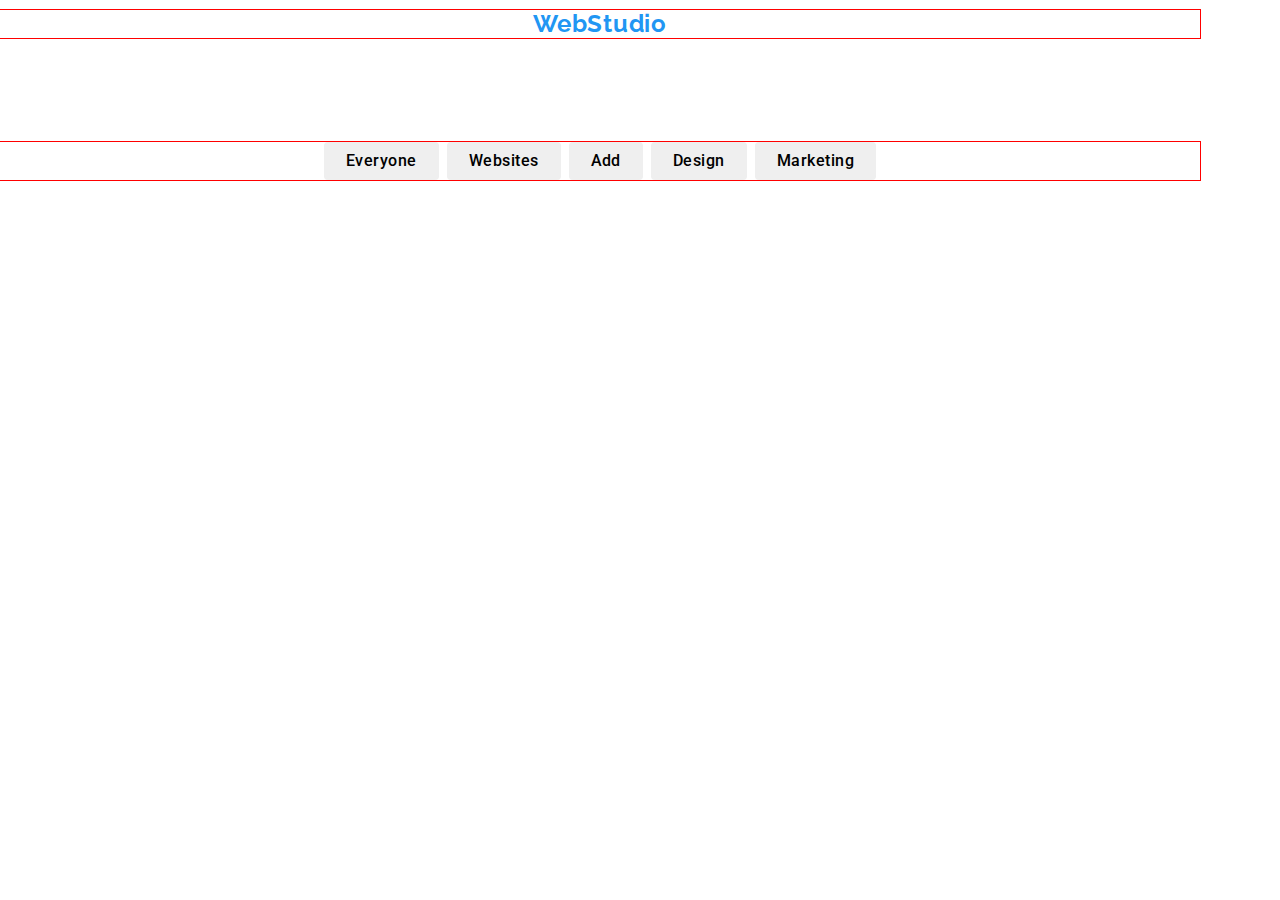
==== commit 084c420f: "skibidi" ====
--- a/portfolio.html
+++ b/portfolio.html
@@ -68,7 +68,7 @@
                 </ul>
             </div>
         </section>
-        <section class="projects">
+        <!-- <section class="projects">
             <div class="container">
                 <ul class="projects__list">
                     <li class="projects__item">
@@ -200,11 +200,11 @@
                     </li>
                 </ul>
             </div>
-        </section>
+        </section> -->
 
     </main>
     <!-- footers -->
-    <footer class="footer">
+    <!-- <footer class="footer">
         <div class="container">
             <div class="footer__info">
                 <a class="footer__logo" href="#">Web<span class="footer__logo--colored">Studio</span></a>
@@ -267,7 +267,7 @@
         </div>
     </footer>
     </div>
-    </footer>
+    </footer> -->
 </body>
 
 </html>--- a/css/main.min.css
+++ b/css/main.min.css
@@ -1 +1 @@
-.project-buttons__list,.backdrop .close__button,.footer__send__button,.footer__svg__link{display:flex;align-items:center;justify-content:center}body{font-family:"Roboto",sans-serif}.container{width:1200px;margin:0 auto;padding:0 15px}.section{margin-bottom:94px}*,*::after,*::before{margin:0;padding:0;border:none;box-sizing:border-box}h1,h2,h3,h4,h5,h6,p{margin:0}p:last-child{margin-bottom:0}ul{margin:0;padding:0;list-style:none}a{color:currentColor;text-decoration:none}button{cursor:pointer}img{display:block;max-width:100%;height:auto}.footer{background:#2f303a;padding-top:60px;padding-bottom:60px}.footer .container{display:flex;align-items:center}.footer__info{display:flex;flex-direction:column;margin-right:70px}.footer__logo--colored{color:#fff;font-family:"Raleway";font-size:26px;font-weight:700;letter-spacing:.78px}.footer__adress{color:#fff;font-size:14px;font-weight:400;line-height:171.429%;letter-spacing:.42px;padding-bottom:9px}.footer__link{color:#757575;font-size:14px;font-weight:500;line-height:16px;letter-spacing:2%;text-align:left;margin-bottom:9px}.footer__logo{color:#2196f3;font-family:"Raleway";font-size:26px;font-weight:700;letter-spacing:1.08px;padding-bottom:20px}.footer__buttons{margin-right:93px}.footer__title{color:#fff;font-size:14px;font-weight:700;letter-spacing:.42px;text-transform:uppercase;margin-bottom:20px}.footer__svg__list{display:flex;gap:10px}.footer__svg__link{width:44px;height:44px;background:rgba(255,255,255,.1);border-radius:50%}.footer__svg{width:20px;height:20px;fill:#fff}.footer__svg__link:hover,.footer__svg__link:focus{background-color:#2196f3;transition:background-color 250ms cubic-bezier(0.4, 0, 0.2, 1)}.footer__form__list{display:flex}.footer__input{color:#fff;padding-left:15px;padding-bottom:15px;padding-top:15px;width:358px;height:50px;background-color:#2f303a;outline:1px solid gray;border-radius:4px}.footer__send__button{color:#fff;text-align:center;font-family:"Roboto",sans-serif;font-size:16px;font-weight:700;line-height:187.5%;letter-spacing:.96px;border-radius:4px;background:#2196f3;box-shadow:0px 4px 4px 0px rgba(0,0,0,.15);width:200px;padding:10px 28px;gap:10px;margin-left:12px}.footer__send__svg{width:24px;height:24px;fill:#fff}.header .container{display:flex;align-items:center}.header__logo{color:#000;font-family:"Raleway";font-size:26px;font-weight:700;letter-spacing:.78px;margin-right:93px}.header__logo--colored{color:#2196f3}.header__nav{margin-right:344px}.header__nav__list{display:flex;gap:30px}.header__nav__item{padding-top:20px}.header__nav__link{color:#000;font-size:14px;font-weight:500;letter-spacing:.28px}.header .current{color:#2196f3;padding-bottom:32px}.header .current:after{content:"";display:block;padding:auto;left:0;bottom:0}.header__nav__link:hover,.header__nav__link:focus{color:#2196f3}.header__nav__link::after{content:"";display:block;width:100%;height:4px;background-color:#2196f3;border-radius:2px;margin-top:20px;transform:scale(0);transform-origin:center right;transition:transform 250ms cubic-bezier(0.4, 0, 0.2, 1),transform-origin 250ms cubic-bezier(0.4, 0, 0.2, 1)}.header__nav__link:hover::after{transform:scale(1);transform-origin:center right}.header__contact__list{display:flex;gap:50px}.header__contact__link{display:flex;align-items:center;gap:10px;color:#757575;font-size:14px;font-weight:500;line-height:16px;letter-spacing:2%;text-align:left}.header__contact__link:hover,.header__contact__link:focus{color:#2196f3}.header__contact__icon{fill:currentColor}.clients__text{color:#212121;font-size:36px;font-weight:700;line-height:42px;letter-spacing:3%;text-align:center;margin-top:92px}.clients__list{display:flex;gap:30px;margin-bottom:94px;margin-top:50px}.clients__link{display:flex;justify-content:center;align-items:center;width:172px;height:92px;outline:1px solid #afb1b8;border-radius:4px;fill:#afb1b8;transition:background-color 250ms cubic-bezier(0.4, 0, 0.2, 1),color 250ms cubic-bezier(0.4, 0, 0.2, 1)}.clients__svg{width:106px;height:60px;fill:#afb1b8}.clients__link:hover,.clients__link:focus{outline:1px solid #2196f3}.clients__link:hover .clients__svg,.clients__link:focus .clients__svg{fill:#2196f3;transition:fill 250ms cubic-bezier(0.4, 0, 0.2, 1)}.hero{display:flex;font-weight:400px;height:600px;align-items:center;background-image:linear-gradient(to right, rgba(47, 48, 58, 0.4), rgba(47, 48, 58, 0.4)),url("../images/Img.jpg");background-position:center;background-size:cover;background-repeat:no-repeat;text-align:center}.hero__title{color:#fff;font-size:44px;font-weight:900;line-height:136.364%;letter-spacing:2.64px;text-transform:uppercase;margin-bottom:40px}.hero__button{color:#fff;font-size:16px;font-weight:700;line-height:187.5%;letter-spacing:.96px;padding:10px 32px;border-radius:4px;background:#2196f3;box-shadow:0px 4px 4px 0px rgba(0,0,0,.15);transition:background-color 250ms cubic-bezier(0.4, 0, 0.2, 1),color 250ms cubic-bezier(0.4, 0, 0.2, 1)}.hero__button:hover{background:#002b4e}.information{margin-top:94px}.information__list{display:flex;gap:30px}.information__item::before{content:"";display:block;border-radius:4px;background:#f5f4fa;width:270px;height:120px}.information__item:nth-child(1):before{background-image:url("../images/icons/antena.svg");background-repeat:no-repeat;background-position:center;margin-bottom:30px}.information__item:nth-child(2):before{background-image:url("../images/icons/clock.svg");background-repeat:no-repeat;background-position:center;margin-bottom:30px}.information__item:nth-child(3):before{background-image:url("../images/icons/diagram.svg");background-repeat:no-repeat;background-position:center;margin-bottom:30px}.information__item:nth-child(4):before{background-image:url("../images/icons/astronaut.svg");background-repeat:no-repeat;background-position:center;margin-bottom:30px}.information__title{color:var(--title-color);font-size:14px;font-weight:700;letter-spacing:.42px;text-transform:uppercase;margin-bottom:10px}.information__text{color:var(--text-color);width:270px;font-size:14px;font-weight:400;line-height:171.429%;letter-spacing:.42px}.team{background:#f5f4fa;padding-top:94px;padding-bottom:94px}.team__subtitle{color:var(--title-color);text-align:center;font-size:36px;font-weight:700;letter-spacing:1.08px;margin-bottom:50px}.team__list{display:flex;gap:30px}.team__item{border-radius:0px 0px 4px 4px;background-color:#fff;box-shadow:1px 4px 4px 0px rgba(0,0,0,.25);-webkit-box-shadow:1px 4px 4px 0px rgba(0,0,0,.25);-moz-box-shadow:1px 4px 4px 0px rgba(0,0,0,.25)}.team__name{color:var(--title-color);font-size:16px;font-weight:500;letter-spacing:.48px;text-align:center;margin-bottom:10px;margin-top:30px}.team__text{text-align:center;font-size:16px;color:var(--text-color);margin-bottom:30px;letter-spacing:.48px}.team__svg__list{display:flex;gap:10px;margin-right:44px;margin-left:44px;margin-bottom:42px}.team__svg__link{display:flex;justify-content:center;align-items:center;width:44px;height:44px;fill:#afb1b8;border-radius:50%;transition:background-color 250ms cubic-bezier(0.4, 0, 0.2, 1),color 250ms cubic-bezier(0.4, 0, 0.2, 1)}.team__svg{width:20px;height:20px;fill:#afb1b8}.team__svg__link:hover,.team__svg__link:focus{background-color:#2196f3}.team__svg__link:hover .team__svg,.team__svg__link:focus .team__svg{fill:#fff;transition:fill 250ms cubic-bezier(0.4, 0, 0.2, 1)}.works{margin-bottom:94px}.works__subtitle{color:#000;text-align:center;font-size:36px;font-weight:700;letter-spacing:1.08px;margin-top:109px;margin-bottom:50px}.works__list{display:flex;justify-content:center;align-items:center;gap:30px}.works__item{position:relative}.works__text{position:absolute;bottom:0;width:100%;height:70px;color:#fff;display:flex;justify-content:center;align-items:center;background:rgba(47,48,58,.8);color:#fff;font-size:14px;font-weight:700;line-height:16px;letter-spacing:3%;text-align:center;text-transform:uppercase}.backdrop{position:fixed;top:0;left:0;width:100%;height:100%;background-color:rgba(0,0,0,.5);opacity:1;transition:opacity 250ms cubic-bezier(0.4, 0, 0.2, 1)}.backdrop.is-hidden{opacity:0;pointer-events:none;visibility:hidden}.backdrop.is-hidden .modal{transform:translate(-50%, -50%) scale(0)}.backdrop .no-scroll{overflow:hidden}.backdrop .modal{position:absolute;top:50%;left:50%;min-width:528px;min-height:581px;transform:translate(-50%, -50%) scale(1);transition:transform 250ms cubic-bezier(0.4, 0, 0.2, 1);border-radius:4px;background:#fff;box-shadow:0px 1px 3px 0px rgba(0,0,0,.12),0px 1px 1px 0px rgba(0,0,0,.14),0px 2px 1px 0px rgba(0,0,0,.2);padding:40px}.backdrop .close__button{position:absolute;right:8px;top:8px;width:30px;height:30px;border-radius:50%;background-color:rgba(0,0,0,0);cursor:pointer;border:1px solid rgba(0,0,0,.1)}.backdrop .close__button__icon{width:18px;height:18px;fill:#000;transition:fill 250ms cubic-bezier(0.4, 0, 0.2, 1)}.backdrop .close__button__icon:hover,.backdrop .close__button__icon:focus{fill:#2196f3}.backdrop .form{display:flex;flex-direction:column;gap:10px}.backdrop .form__title{color:#212121;text-align:center;font-family:"Roboto",sans-serif;font-size:20px;font-weight:700;letter-spacing:.6px;margin-bottom:12px}.backdrop .form__label{color:#757575;font-family:"Roboto",sans-serif;font-size:12px;font-weight:400;letter-spacing:.12px;margin-bottom:4px}.backdrop .form .modal__input__thumb{position:relative}.backdrop .form__input{width:100%;padding:12px 42px;border-radius:4px;border:1px solid rgba(33,33,33,.2);cursor:pointer;box-sizing:border-box;transition:border 250ms cubic-bezier(0.4, 0, 0.2, 1)}.backdrop .form__input:hover,.backdrop .form__input:focus{border:1px solid #2196f3;outline:none}.backdrop .form__input:focus+.backdrop .form__input-icon{fill:#2196f3}.backdrop .form__input-icon{position:absolute;left:12px;top:50%;width:18px;height:18px;transform:translateY(-50%)}.backdrop .form .comment{display:flex;flex-direction:column;gap:4px}.backdrop .form__input-comment:focus{outline:none}.backdrop .form__input-comment:focus,.backdrop .form__input-comment:hover{border-radius:4px;border:1px solid #2196f3}.backdrop .form__label-comment{color:#757575;font-family:"Roboto",sans-serif;font-size:12px;font-style:normal;font-weight:400;line-height:normal;letter-spacing:.12px}.backdrop .form__input-comment{margin-bottom:20px;width:448px;height:120px;color:rgba(117,117,117,.5);font-family:"Roboto",sans-serif;font-size:12px;font-weight:400;letter-spacing:.12px;padding-top:12px;padding-left:16px;border-radius:4px;border:1px solid rgba(33,33,33,.2);resize:none;transition:border 250ms cubic-bezier(0.4, 0, 0.2, 1)}.backdrop .form__input-confirmation:focus{outline:none}.backdrop .form__input-confirmation{width:16px;height:15px}.backdrop .form__label-confirmation{color:#757575;font-family:"Roboto",sans-serif;font-size:14px;font-weight:400;line-height:171.429%;letter-spacing:.42px}.backdrop .form__label-confirm__link{color:#2196f3;text-decoration:underline}.backdrop .form__confirm{gap:5px;display:flex;align-items:center;margin-bottom:30px}.backdrop .form__button{width:200px;height:50px;border-radius:4px;background:#2196f3;box-shadow:0px 4px 4px 0px rgba(0,0,0,.15);color:#fff;text-align:center;font-family:"Roboto",sans-serif;font-size:16px;font-weight:700;line-height:187.5%;letter-spacing:.96px;margin:0 auto;display:block}.project-buttons__list{gap:8px}.project-buttons__button{color:#000;font-size:16px;font-weight:500;line-height:162.5%;letter-spacing:.48px;padding:6px 22px;margin-bottom:50px;margin-top:94px;border-radius:4px;transition:background-color 250ms cubic-bezier(0.4, 0, 0.2, 1),color 250ms cubic-bezier(0.4, 0, 0.2, 1)}.project-buttons__button:hover,.project-buttons__button:focus{color:#fff;background-color:#2196f3;box-shadow:0 2px 2px 0 rgba(33,8,8,.12),0 1px 2px 0 rgba(0,0,0,.08),0 3px 1px 0 rgba(0,0,0,.1)}.projects__list{display:flex;flex-wrap:wrap;margin-left:-30px;margin-top:-30px;margin-bottom:94px}.projects__item{flex-basis:calc((100% - 90px)/3);margin-left:30px;margin-top:30px;border:1px solid #eee;transition:box-shadow 250ms cubic-bezier(0.4, 0, 0.2, 1)}.projects__item:hover{box-shadow:0px 1px 1px 0px rgba(0,0,0,.12),0px 4px 4px 0px rgba(0,0,0,.06),1px 4px 6px 0px rgba(0,0,0,.16)}.projects__img__thumb{position:relative;overflow:hidden}.projects__overlay{position:absolute;top:0;left:0;width:100%;height:100%;background-color:rgba(33,150,243,.9);padding:63px 24px;transform:translateY(101%);transition:transform 250ms cubic-bezier(0.4, 0, 0.2, 1)}.projects__item:hover .projects__overlay{transform:translateY(0)}.projects__overlay__text{color:#fff;font-size:18px;font-weight:400;line-height:155%;letter-spacing:.54px}.projects__content{padding:20px 24px}.projects__title{color:#000;font-size:18px;font-weight:700;line-height:200%;letter-spacing:1.08px;margin-bottom:4px}.projects__text{color:#757575;font-size:16px;font-weight:400;line-height:187.5%;letter-spacing:.48px}/*# sourceMappingURL=main.min.css.map */+.backdrop .close__button,.works__text,.works__list,.team__svg__link,.hero__title,.clients__link,.header .container,.footer__send__button,.footer__svg__link{display:flex;align-items:center;justify-content:center}body{font-family:"Roboto",sans-serif}.container{width:100%;padding:0 15px;outline:solid red 1px}@media screen and (min-width: 480px){.container{width:480px}}@media screen and (min-width: 768px){.container{width:768px}}@media screen and (min-width: 1200px){.container{width:1200px}.section{margin-bottom:94px}}*,*::after,*::before{margin:0;padding:0;border:none;box-sizing:border-box}h1,h2,h3,h4,h5,h6,p{margin:0}p:last-child{margin-bottom:0}ul{margin:0;padding:0;list-style:none}a{color:currentColor;text-decoration:none}button{cursor:pointer}img{display:block;max-width:100%;height:auto}.footer{background:#2f303a;padding-top:60px;padding-bottom:60px}.footer .container{display:flex;align-items:center}.footer__info{display:flex;flex-direction:column;margin-right:70px}.footer__logo--colored{color:#fff;font-family:"Raleway";font-size:26px;font-weight:700;letter-spacing:.78px}.footer__adress{color:#fff;font-size:14px;font-weight:400;line-height:171.429%;letter-spacing:.42px;padding-bottom:9px}.footer__link{color:#757575;font-size:14px;font-weight:500;line-height:16px;letter-spacing:2%;text-align:left;margin-bottom:9px}.footer__logo{color:#2196f3;font-family:"Raleway";font-size:26px;font-weight:700;letter-spacing:1.08px;padding-bottom:20px}.footer__buttons{margin-right:93px}.footer__title{color:#fff;font-size:14px;font-weight:700;letter-spacing:.42px;text-transform:uppercase;margin-bottom:20px}.footer__svg__list{display:flex;gap:10px}.footer__svg__link{width:44px;height:44px;background:rgba(255,255,255,.1);border-radius:50%}.footer__svg{width:20px;height:20px;fill:#fff}.footer__svg__link:hover,.footer__svg__link:focus{background-color:#2196f3;transition:background-color 250ms cubic-bezier(0.4, 0, 0.2, 1)}.footer__form__list{display:flex}.footer__input{color:#fff;padding-left:15px;padding-bottom:15px;padding-top:15px;width:358px;height:50px;background-color:#2f303a;outline:1px solid gray;border-radius:4px}.footer__send__button{color:#fff;text-align:center;font-family:"Roboto",sans-serif;font-size:16px;font-weight:700;line-height:187.5%;letter-spacing:.96px;border-radius:4px;background:#2196f3;box-shadow:0px 4px 4px 0px rgba(0,0,0,.15);width:200px;padding:10px 28px;gap:10px;margin-left:12px}.footer__send__svg{width:24px;height:24px;fill:#fff}.header{padding-top:10px;padding-bottom:10px}.header__logo{color:#2196f3;font-family:Raleway;font-size:24px;font-weight:700;letter-spacing:.72px}.header__logo2{color:#000}.header__nav{display:none}.header__nav__list{display:none}.header__contact__list{display:none}.header .current{color:#2196f3;padding-bottom:32px}.header .current:after{content:"";display:block;padding:auto;left:0;bottom:0}@media screen and (max-width: 768px){.header__link-nav{display:flex;color:#212121;transition:color 250ms cubic-bezier(0.4, 0, 0.2, 1);font-family:"Roboto",sans-serif;font-size:14px;font-weight:500;letter-spacing:.28px}.header__contacts-link:hover,.header__link-nav:hover{color:#2196f3}.header .container{display:flex;justify-content:space-between}.header__logo{color:#000;font-family:"Raleway";font-size:24px;font-weight:700;letter-spacing:.72px;margin-right:88px}.header__logo--colored{color:#2196f3;font-family:Raleway;font-size:24px;font-weight:700;letter-spacing:.72px}.header__nav{display:flex;font-size:14px;font-weight:500;letter-spacing:.28px}.header__nav-list{position:absolute;top:0;left:0;width:100%;height:100%;gap:35px}.header__nav__item{width:139px;height:48.286px}.header__nav__link{width:139px;height:48.286px;font-size:40px;padding-bottom:33px}.header__contacts{display:flex;align-items:center;flex-direction:column}.header__contacts-item{display:flex}.header__contacts-link{display:flex;transition:color 250ms cubic-bezier(0.4, 0, 0.2, 1);align-items:center;gap:10px;color:#757575;font-family:"Roboto",sans-serif;font-size:14px;font-weight:500;letter-spacing:.28px}.header__contacts-svg{fill:currentColor}.hover::after{content:"";display:block;height:4px;width:100%;border-radius:2px;background:#2196f3;margin-top:28px}.mobile__menu{display:none}}.burger__input[type=checkbox],.burger__label{display:none}@media screen and (max-width: 767px){.burger__label{display:block;height:30px;width:30px;margin-left:auto;position:relative}.burger__label:hover{cursor:pointer;color:#2196f3}.burger__label span{top:15px}.burger__label span,.burger__label span::before,.burger__label span::after{content:"";display:block;width:25px;height:2px;background:#333;position:absolute;z-index:10;right:0;transition:.3s}.burger__label span::before{top:-8px}.burger__label span::after{top:8px}.burger__input[type=checkbox]:checked~.mobile__menu{opacity:1;visibility:visible;pointer-events:auto;transform:translateX(0)}.mobile__menu{position:fixed;top:0;left:0;z-index:5;width:100vw;height:100vh;padding:48px 40px;background:#fff;transform:translateX(100%);transition:transform 250ms cubic-bezier(0.4, 0, 0.2, 1);overflow:hidden;overflow:0;visibility:hidden;display:flex;flex-direction:column;justify-content:space-between}.mobile__nav__item:not(:last-child){margin-bottom:32px}.mobile__nav__link{font-size:40px;font-weight:500;letter-spacing:.8px}.mobile__contact__item:not(:last-child){margin-bottom:32px}.mobile__contact__tel-link{color:#2196f3;font-size:34px;font-weight:500;letter-spacing:.68px}.mobile__contact__email-link{width:28px;color:#757575;font-family:"Roboto";font-size:24px;font-style:normal;font-weight:500;line-height:normal;letter-spacing:.48px}.mobile__social-list{display:flex;gap:10px;align-items:center;margin-top:64px}.mobile__social-item:not(:last-child){border-right:1px solid rgba(33,33,33,.2);padding-right:10px}.mobile__social-link{color:#2196f3;font-family:"Roboto";font-size:18px;font-weight:500;line-height:122.222%;letter-spacing:.36px}.burger__input[type=checkbox]:checked~.burger__label span{transform:rotate(-45deg)}.burger__input[type=checkbox]:checked~.burger__label span::before{top:0;transform:rotate(0)}.burger__input[type=checkbox]:checked~.burger__label span::after{top:0;transform:rotate(90deg)}}.clients__text{color:#212121;font-size:36px;font-weight:700;line-height:42px;letter-spacing:3%;text-align:center;margin-top:92px}.clients__list{display:flex;gap:30px;margin-bottom:94px;margin-top:50px}.clients__link{width:172px;height:92px;outline:1px solid #afb1b8;border-radius:4px;fill:#afb1b8;transition:background-color 250ms cubic-bezier(0.4, 0, 0.2, 1),color 250ms cubic-bezier(0.4, 0, 0.2, 1)}.clients__svg{width:106px;height:60px;fill:#afb1b8}.clients__link:hover,.clients__link:focus{outline:1px solid #2196f3}.clients__link:hover .clients__svg,.clients__link:focus .clients__svg{fill:#2196f3;transition:fill 250ms cubic-bezier(0.4, 0, 0.2, 1)}@media screen and (max-width: 480px){.clients__list{flex-direction:column}}.hero{display:flex;font-weight:400px;height:600px;align-items:center;background-image:linear-gradient(to right, rgba(47, 48, 58, 0.4), rgba(47, 48, 58, 0.4)),url("../images/Img.jpg");background-position:center;background-size:cover;background-repeat:no-repeat;text-align:center}.hero__title{color:#fff;font-size:44px;font-weight:900;line-height:136.364%;letter-spacing:2.64px;text-transform:uppercase;margin-bottom:40px}.hero__button{color:#fff;font-size:16px;font-weight:700;line-height:187.5%;letter-spacing:.96px;padding:10px 32px;border-radius:4px;background:#2196f3;box-shadow:0px 4px 4px 0px rgba(0,0,0,.15);transition:background-color 250ms cubic-bezier(0.4, 0, 0.2, 1),color 250ms cubic-bezier(0.4, 0, 0.2, 1)}.hero__button:hover{background:#002b4e}@media screen and (max-width: 768px){.hero{height:400px}.hero__title{font-size:26px;letter-spacing:1.56px}}.information{margin-top:94px}.information__list{display:flex;gap:30px}.information__item::before{content:"";display:block;border-radius:4px;background:#f5f4fa;width:270px;height:120px}.information__item:nth-child(1):before{background-image:url("../images/icons/antena.svg");background-repeat:no-repeat;background-position:center;margin-bottom:30px}.information__item:nth-child(2):before{background-image:url("../images/icons/clock.svg");background-repeat:no-repeat;background-position:center;margin-bottom:30px}.information__item:nth-child(3):before{background-image:url("../images/icons/diagram.svg");background-repeat:no-repeat;background-position:center;margin-bottom:30px}.information__item:nth-child(4):before{background-image:url("../images/icons/astronaut.svg");background-repeat:no-repeat;background-position:center;margin-bottom:30px}.information__title{color:#000;font-size:14px;font-weight:700;letter-spacing:.42px;text-transform:uppercase;margin-bottom:10px}.information__text{color:#757575;width:270px;font-size:14px;font-weight:400;line-height:171.429%;letter-spacing:.42px}@media screen and (max-width: 480px){.information__list{flex-direction:column;align-items:center}.information__item::before{width:450px}.information__title{text-align:center}}.team{background:#f5f4fa;padding-top:94px;padding-bottom:94px}.team__subtitle{color:#000;text-align:center;font-size:36px;font-weight:700;letter-spacing:1.08px;margin-bottom:50px}.team__list{display:flex;gap:30px}.team__item{border-radius:0px 0px 4px 4px;background-color:#fff;box-shadow:1px 4px 4px 0px rgba(0,0,0,.25);-webkit-box-shadow:1px 4px 4px 0px rgba(0,0,0,.25);-moz-box-shadow:1px 4px 4px 0px rgba(0,0,0,.25)}.team__name{color:#000;font-size:16px;font-weight:500;letter-spacing:.48px;text-align:center;margin-bottom:10px;margin-top:30px}.team__text{text-align:center;font-size:16px;color:#757575;margin-bottom:30px;letter-spacing:.48px}.team__svg__list{display:flex;gap:10px;margin-right:44px;margin-left:44px;margin-bottom:42px}.team__svg__link{width:44px;height:44px;fill:#afb1b8;border-radius:50%;transition:background-color 250ms cubic-bezier(0.4, 0, 0.2, 1),color 250ms cubic-bezier(0.4, 0, 0.2, 1)}.team__svg{width:20px;height:20px;fill:#afb1b8}.team__svg__link:hover,.team__svg__link:focus{background-color:#2196f3}.team__svg__link:hover .team__svg,.team__svg__link:focus .team__svg{fill:#fff;transition:fill 250ms cubic-bezier(0.4, 0, 0.2, 1)}.works{margin-bottom:94px}.works__subtitle{color:#000;text-align:center;font-size:36px;font-weight:700;letter-spacing:1.08px;margin-top:109px;margin-bottom:50px}.works__list{gap:30px}.works__item{position:relative}.works__text{position:absolute;bottom:0;width:100%;height:70px;color:#fff;background:rgba(47,48,58,.8);color:#fff;font-size:14px;font-weight:700;line-height:16px;letter-spacing:3%;text-align:center;text-transform:uppercase}.backdrop{position:fixed;top:0;left:0;width:100%;height:100%;background-color:rgba(0,0,0,.5);opacity:1;transition:opacity 250ms cubic-bezier(0.4, 0, 0.2, 1)}.backdrop.is-hidden{opacity:0;pointer-events:none;visibility:hidden}.backdrop.is-hidden .modal{transform:translate(-50%, -50%) scale(0)}.backdrop .no-scroll{overflow:hidden}.backdrop .modal{position:absolute;top:50%;left:50%;min-width:528px;min-height:581px;transform:translate(-50%, -50%) scale(1);transition:transform 250ms cubic-bezier(0.4, 0, 0.2, 1);border-radius:4px;background:#fff;box-shadow:0px 1px 3px 0px rgba(0,0,0,.12),0px 1px 1px 0px rgba(0,0,0,.14),0px 2px 1px 0px rgba(0,0,0,.2);padding:40px}.backdrop .close__button{position:absolute;right:8px;top:8px;width:30px;height:30px;border-radius:50%;background-color:rgba(0,0,0,0);cursor:pointer;border:1px solid rgba(0,0,0,.1)}.backdrop .close__button__icon{width:18px;height:18px;fill:#000;transition:fill 250ms cubic-bezier(0.4, 0, 0.2, 1)}.backdrop .close__button__icon:hover,.backdrop .close__button__icon:focus{fill:#2196f3}.backdrop .form{display:flex;flex-direction:column;gap:10px}.backdrop .form__title{color:#212121;text-align:center;font-family:"Roboto",sans-serif;font-size:20px;font-weight:700;letter-spacing:.6px;margin-bottom:12px}.backdrop .form__label{color:#757575;font-family:"Roboto",sans-serif;font-size:12px;font-weight:400;letter-spacing:.12px;margin-bottom:4px}.backdrop .form .modal__input__thumb{position:relative}.backdrop .form__input{width:100%;padding:12px 42px;border-radius:4px;border:1px solid rgba(33,33,33,.2);cursor:pointer;box-sizing:border-box;transition:border 250ms cubic-bezier(0.4, 0, 0.2, 1)}.backdrop .form__input:hover,.backdrop .form__input:focus{border:1px solid #2196f3;outline:none}.backdrop .form__input:focus+.backdrop .form__input-icon{fill:#2196f3}.backdrop .form__input-icon{position:absolute;left:12px;top:50%;width:18px;height:18px;transform:translateY(-50%)}.backdrop .form .comment{display:flex;flex-direction:column;gap:4px}.backdrop .form__input-comment:focus{outline:none}.backdrop .form__input-comment:focus,.backdrop .form__input-comment:hover{border-radius:4px;border:1px solid #2196f3}.backdrop .form__label-comment{color:#757575;font-family:"Roboto",sans-serif;font-size:12px;font-style:normal;font-weight:400;line-height:normal;letter-spacing:.12px}.backdrop .form__input-comment{margin-bottom:20px;width:448px;height:120px;color:rgba(117,117,117,.5);font-family:"Roboto",sans-serif;font-size:12px;font-weight:400;letter-spacing:.12px;padding-top:12px;padding-left:16px;border-radius:4px;border:1px solid rgba(33,33,33,.2);resize:none;transition:border 250ms cubic-bezier(0.4, 0, 0.2, 1)}.backdrop .form__input-confirmation:focus{outline:none}.backdrop .form__input-confirmation{width:16px;height:15px}.backdrop .form__label-confirmation{color:#757575;font-family:"Roboto",sans-serif;font-size:14px;font-weight:400;line-height:171.429%;letter-spacing:.42px}.backdrop .form__label-confirm__link{color:#2196f3;text-decoration:underline}.backdrop .form__confirm{gap:5px;display:flex;align-items:center;margin-bottom:30px}.backdrop .form__button{width:200px;height:50px;border-radius:4px;background:#2196f3;box-shadow:0px 4px 4px 0px rgba(0,0,0,.15);color:#fff;text-align:center;font-family:"Roboto",sans-serif;font-size:16px;font-weight:700;line-height:187.5%;letter-spacing:.96px;margin:0 auto;display:block}.project-buttons{margin-top:60px;margin-bottom:40px}.project-buttons__list{display:flex;gap:8px;width:326px;flex-wrap:wrap}.project-buttons__button{color:#000;font-family:"Roboto",sans-serif;font-size:16px;font-weight:500;line-height:162%;letter-spacing:.48px;padding:6px 22px;border-radius:4px;transition:background-color 250ms cubic-bezier(0.4, 0, 0.2, 1),color 250ms cubic-bezier(0.4, 0, 0.2, 1)}.project-buttons__button:hover,.project-buttons__button:focus{color:#fff;background-color:#2196f3;box-shadow:0 2px 2px 0 rgba(33,8,8,.12),0 1px 2px 0 rgba(0,0,0,.08),0 3px 1px 0 rgba(0,0,0,.1)}@media screen and (min-width: 768px){.project-buttons{margin-bottom:30px}.project-buttons__list{width:100%;justify-content:center}}@media screen and (min-width: 1200px){.project-buttons{margin-top:94px;margin-bottom:50px}}.projects__list{display:flex;flex-wrap:wrap;margin-left:-30px;margin-top:-30px;margin-bottom:94px}.projects__item{flex-basis:calc((100% - 90px)/3);margin-left:30px;margin-top:30px;border:1px solid #eee;transition:box-shadow 250ms cubic-bezier(0.4, 0, 0.2, 1)}.projects__item:hover{box-shadow:0px 1px 1px 0px rgba(0,0,0,.12),0px 4px 4px 0px rgba(0,0,0,.06),1px 4px 6px 0px rgba(0,0,0,.16)}.projects__img__thumb{position:relative;overflow:hidden}.projects__overlay{position:absolute;top:0;left:0;width:100%;height:100%;background-color:rgba(33,150,243,.9);padding:63px 24px;transform:translateY(101%);transition:transform 250ms cubic-bezier(0.4, 0, 0.2, 1)}.projects__item:hover .projects__overlay{transform:translateY(0)}.projects__overlay__text{color:#fff;font-size:18px;font-weight:400;line-height:155%;letter-spacing:.54px}.projects__content{padding:20px 24px}.projects__title{color:#000;font-size:18px;font-weight:700;line-height:200%;letter-spacing:1.08px;margin-bottom:4px}.projects__text{color:#757575;font-size:16px;font-weight:400;line-height:187.5%;letter-spacing:.48px}/*# sourceMappingURL=main.min.css.map */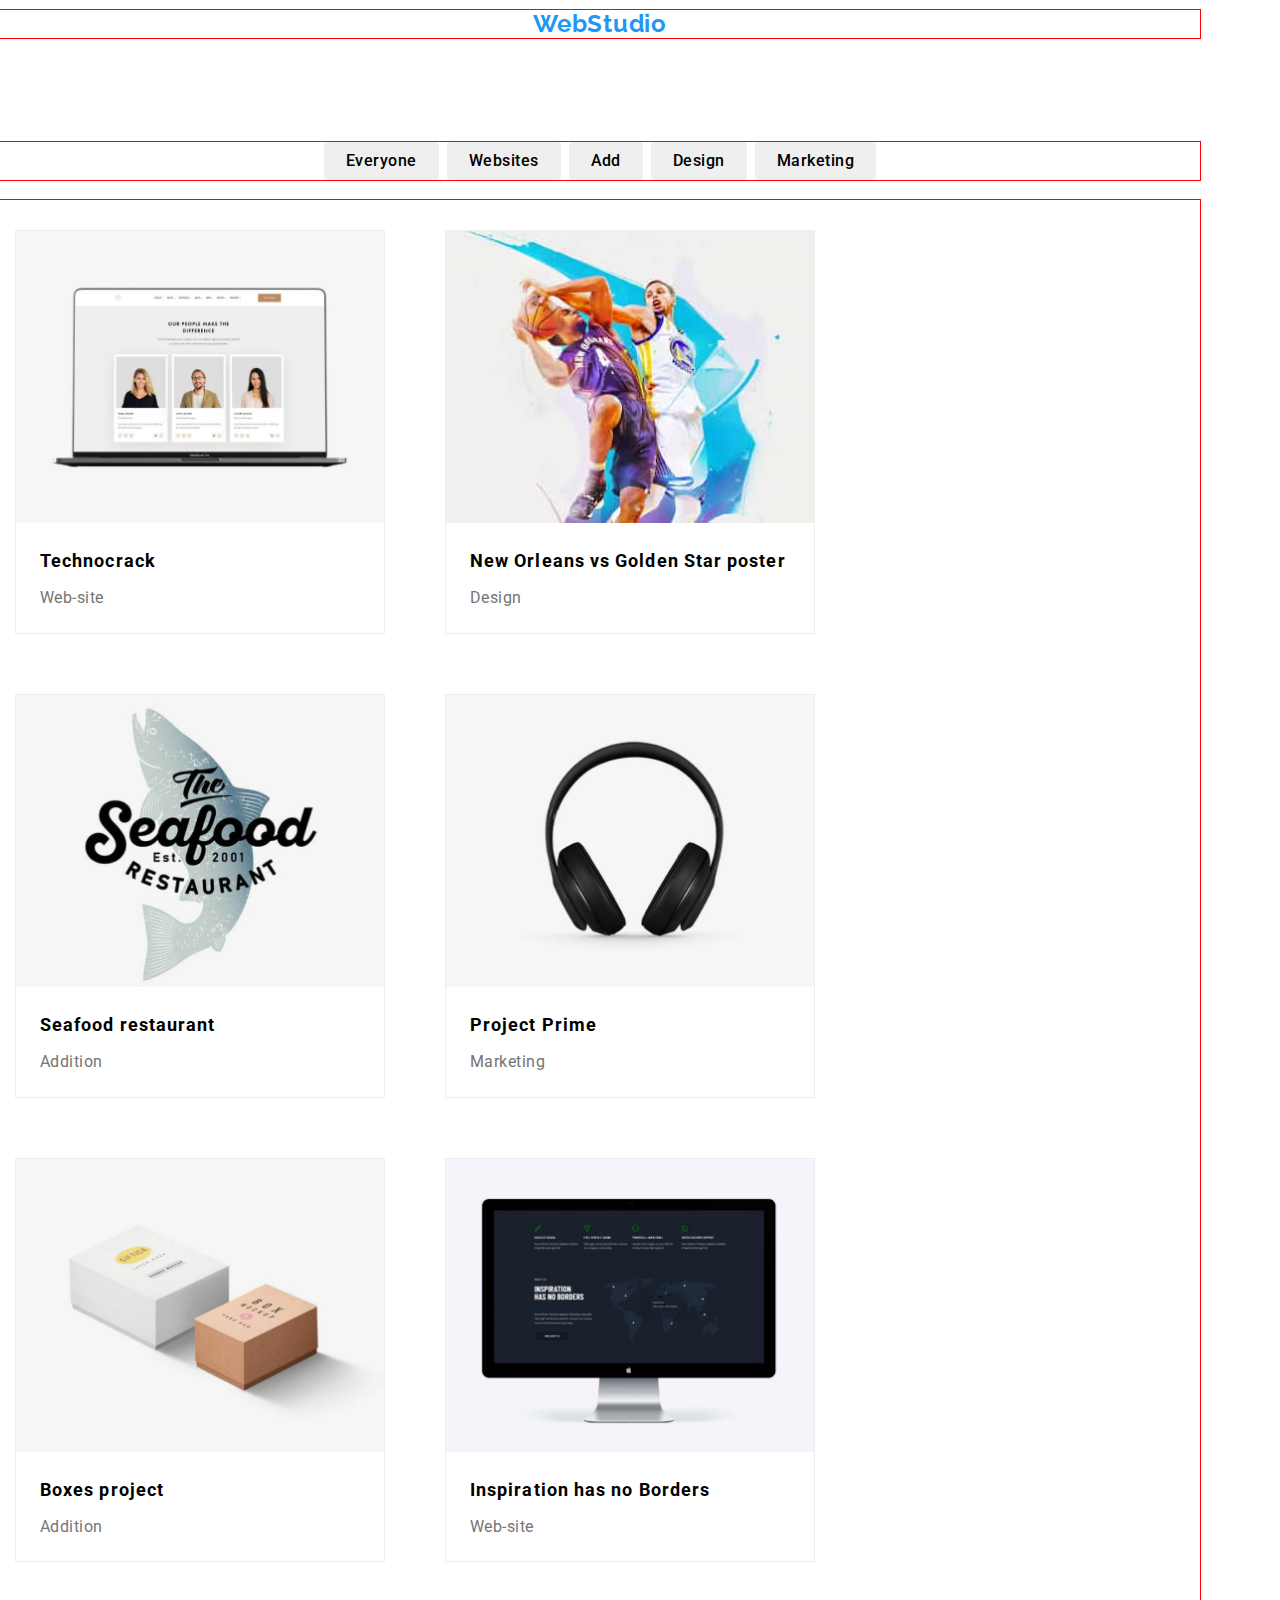
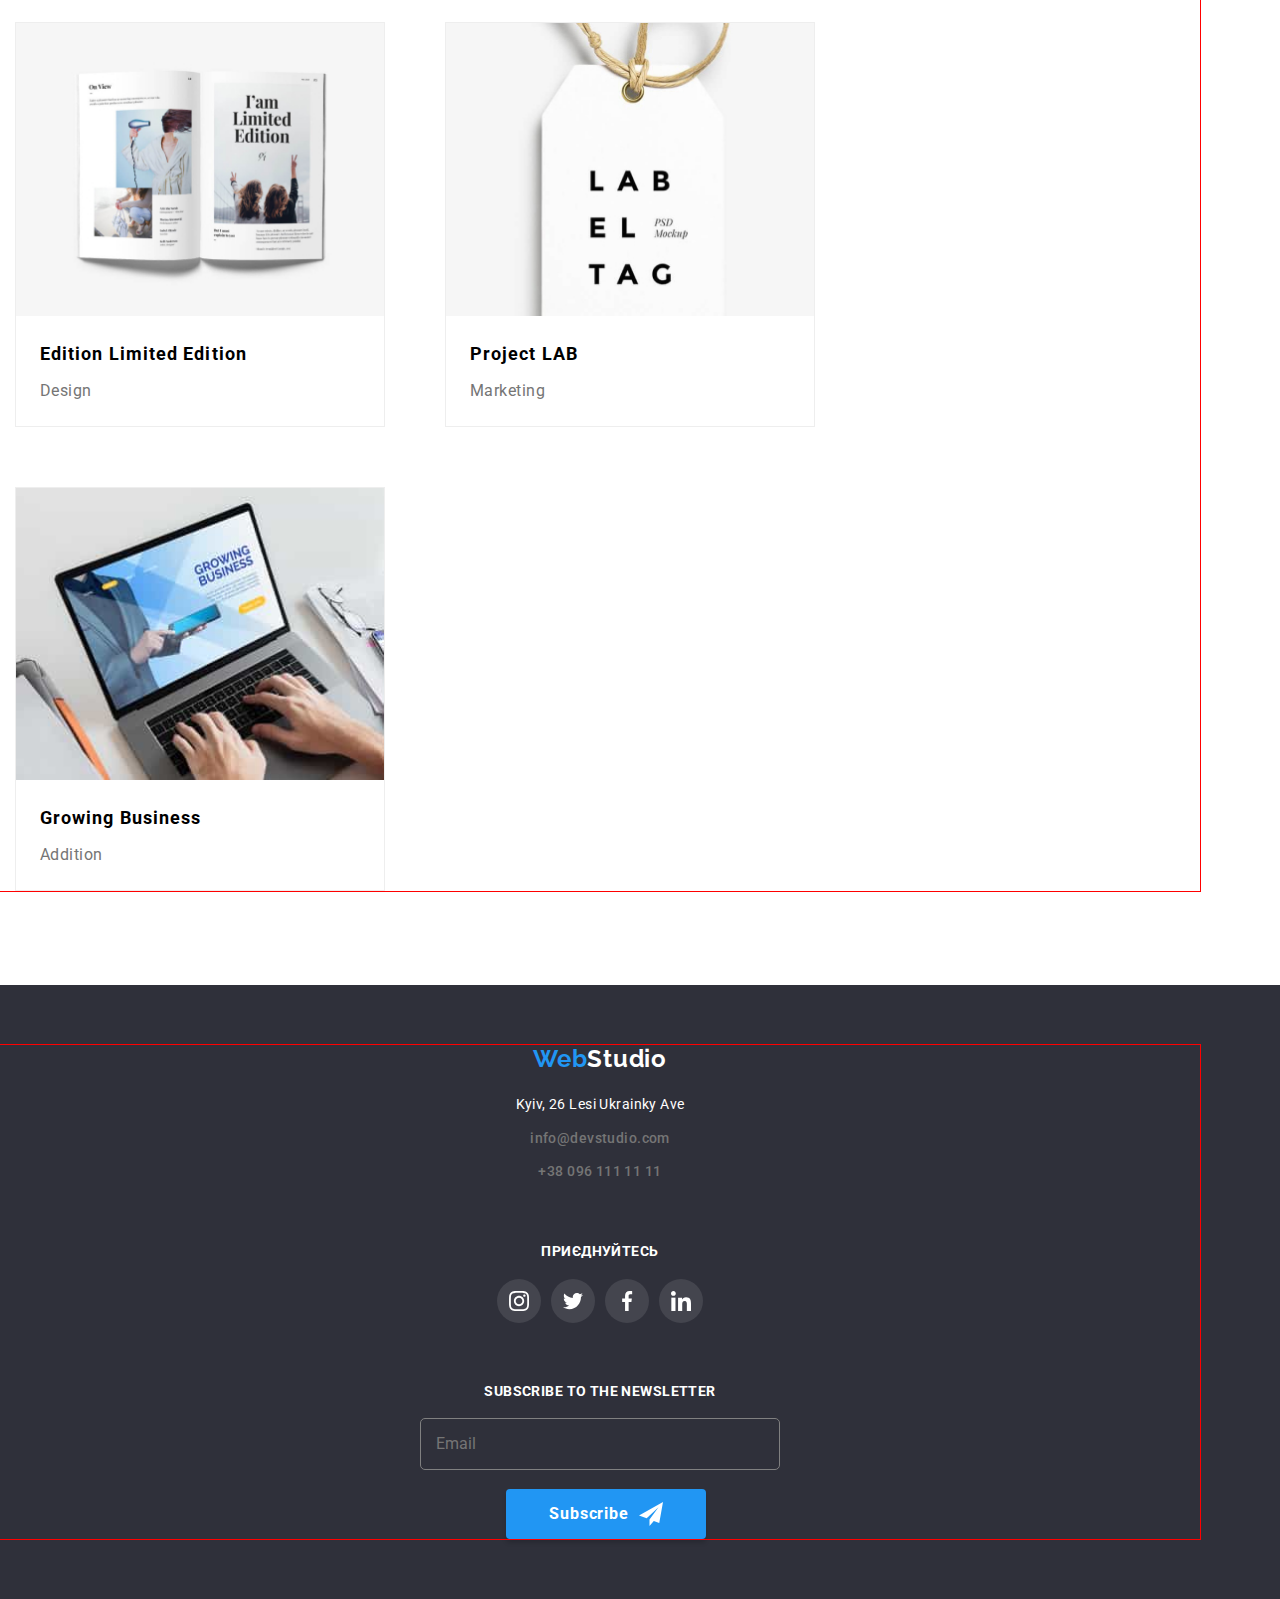
==== commit 773b1c62: "рфргз" ====
--- a/portfolio.html
+++ b/portfolio.html
@@ -23,25 +23,70 @@
         <div class="container">
             <a class="header__logo" href="./index.html"><span class="header__logo--colored">Web</span>Studio</a>
             <nav class="header__nav">
+                <input class="burger__input" type="checkbox" id="toggle">
+                <label class="burger__label" for="toggle">
+                    <span class="toggle__btn"></span>
+                </label>
                 <ul class="header__nav__list">
-                    <li class="header__nav__item"><a class="header__nav__link" href="./index.html">Studio</a></li>
-                    <li class="header__nav__item"><a class="header__nav__link current"
-                            href="./portfolio.html">Portfolio</a>
+                    <li class="header__nav__item"><a class="header__nav__link current" href="./index.html">Studio</a>
+                    </li>
+                    <li class="header__nav__item"><a class="header__nav__link" href="./portfolio.html">Portfolio</a>
                     </li>
                     <li class="header__nav__item"><a class="header__nav__link" href="#">Contacts</a></li>
                 </ul>
-            </nav>
+                <!-- mobile menu -->
+                <!-- <div class="mobile__menu">
+                    <nav class="mobile__nav">
+                        <ul class="mobile__nav__list">
+                            <li class="mobile__nav__item"><a class="mobile__nav__link current"
+                                    href="./index.html">Studio</a>
+                            </li>
+                            <li class="mobile__nav__item"><a class="mobile__nav__link"
+                                    href="./portfolio.html">Portfolio</a>
+                            </li>
+                            <li class="mobile__nav__item"><a class="mobile__nav__link" href="#">Contacts</a></li>
+                        </ul>
+                    </nav>
+                    <div>
+                        <ul class="mobile__contact__list">
+                            <li class="mobile__contact__item"><a class="mobile__contact__tel-link" href="tel:+380961111111">
+                                    +38 096 111 11 11</a>
+                            </li>
+                            <li class="mobile__contact__item"><a class="mobile__contact__email-link" href="mailto:info@devstudio.com">
+                                    info@devstudio.com</a>
+                            </li>
+                        </ul>
+                        <ul class="mobile__social-list">
+                            <li class="mobile__social-item">
+                                <a class="mobile__social-link" href="">Instagram</a>
+                            </li>
+                            <li class="mobile__social-item">
+                                <a class="mobile__social-link" href="">Twitter</a>
+                            </li>
+                            <li class="mobile__social-item">
+                                <a class="mobile__social-link" href="">Facebook</a>
+                            </li>
+                            <li class="mobile__social-item">
+                                <a class="mobile__social-link" href="">LinkedIn</a>
+                            </li>
+                            </li>
+                        </ul>
+                    </div>
+                </div>
+            </nav> -->
             <ul class="header__contact__list">
                 <li><a class="header__contact__link" href="mailto:info@devstudio.com">
                         <svg class="header__contact__icon" width="16" height="12">
                             <use href="./images/icons/symbol-defs.svg#icon-envelope"></use>
                         </svg>
-                        info@devstudio.com</a></li>
+                        info@devstudio.com</a>
+                </li>
                 <li><a class="header__contact__link" href="tel:+380961111111">
                         <svg class="header__contact__icon" width="10" height="16">
                             <use href="./images/icons/symbol-defs.svg#icon-smartphone"></use>
                         </svg>
-                        +38 096 111 11 11</a></li>
+                        +38 096 111 11 11</a>
+                </li>
             </ul>
         </div>
     </header>
@@ -68,7 +113,7 @@
                 </ul>
             </div>
         </section>
-        <!-- <section class="projects">
+        <section class="projects">
             <div class="container">
                 <ul class="projects__list">
                     <li class="projects__item">
@@ -200,11 +245,11 @@
                     </li>
                 </ul>
             </div>
-        </section> -->
+        </section>
 
     </main>
     <!-- footers -->
-    <!-- <footer class="footer">
+    <footer class="footer">
         <div class="container">
             <div class="footer__info">
                 <a class="footer__logo" href="#">Web<span class="footer__logo--colored">Studio</span></a>
@@ -251,7 +296,7 @@
             </div>
             <div class="footer__form">
                 <h3 class="footer__title">Subscribe to the newsletter</h3>
-                <ul class="footer__form__list">
+                <form class="footer__form__list">
                     <label class="footer__label" for="email">
                         <input type="email" class="footer__input" placeholder="Email">
                     </label>
@@ -262,12 +307,12 @@
                             <use href="./images/icons/symbol-defs.svg#icon-send"></use>
                         </svg>
                     </button>
-                </ul>
+                </form>
             </div>
         </div>
     </footer>
     </div>
-    </footer> -->
+    </footer>
 </body>
 
 </html>--- a/css/main.min.css
+++ b/css/main.min.css
@@ -1 +1 @@
-.backdrop .close__button,.works__text,.works__list,.team__svg__link,.hero__title,.clients__link,.header .container,.footer__send__button,.footer__svg__link{display:flex;align-items:center;justify-content:center}body{font-family:"Roboto",sans-serif}.container{width:100%;padding:0 15px;outline:solid red 1px}@media screen and (min-width: 480px){.container{width:480px}}@media screen and (min-width: 768px){.container{width:768px}}@media screen and (min-width: 1200px){.container{width:1200px}.section{margin-bottom:94px}}*,*::after,*::before{margin:0;padding:0;border:none;box-sizing:border-box}h1,h2,h3,h4,h5,h6,p{margin:0}p:last-child{margin-bottom:0}ul{margin:0;padding:0;list-style:none}a{color:currentColor;text-decoration:none}button{cursor:pointer}img{display:block;max-width:100%;height:auto}.footer{background:#2f303a;padding-top:60px;padding-bottom:60px}.footer .container{display:flex;align-items:center}.footer__info{display:flex;flex-direction:column;margin-right:70px}.footer__logo--colored{color:#fff;font-family:"Raleway";font-size:26px;font-weight:700;letter-spacing:.78px}.footer__adress{color:#fff;font-size:14px;font-weight:400;line-height:171.429%;letter-spacing:.42px;padding-bottom:9px}.footer__link{color:#757575;font-size:14px;font-weight:500;line-height:16px;letter-spacing:2%;text-align:left;margin-bottom:9px}.footer__logo{color:#2196f3;font-family:"Raleway";font-size:26px;font-weight:700;letter-spacing:1.08px;padding-bottom:20px}.footer__buttons{margin-right:93px}.footer__title{color:#fff;font-size:14px;font-weight:700;letter-spacing:.42px;text-transform:uppercase;margin-bottom:20px}.footer__svg__list{display:flex;gap:10px}.footer__svg__link{width:44px;height:44px;background:rgba(255,255,255,.1);border-radius:50%}.footer__svg{width:20px;height:20px;fill:#fff}.footer__svg__link:hover,.footer__svg__link:focus{background-color:#2196f3;transition:background-color 250ms cubic-bezier(0.4, 0, 0.2, 1)}.footer__form__list{display:flex}.footer__input{color:#fff;padding-left:15px;padding-bottom:15px;padding-top:15px;width:358px;height:50px;background-color:#2f303a;outline:1px solid gray;border-radius:4px}.footer__send__button{color:#fff;text-align:center;font-family:"Roboto",sans-serif;font-size:16px;font-weight:700;line-height:187.5%;letter-spacing:.96px;border-radius:4px;background:#2196f3;box-shadow:0px 4px 4px 0px rgba(0,0,0,.15);width:200px;padding:10px 28px;gap:10px;margin-left:12px}.footer__send__svg{width:24px;height:24px;fill:#fff}.header{padding-top:10px;padding-bottom:10px}.header__logo{color:#2196f3;font-family:Raleway;font-size:24px;font-weight:700;letter-spacing:.72px}.header__logo2{color:#000}.header__nav{display:none}.header__nav__list{display:none}.header__contact__list{display:none}.header .current{color:#2196f3;padding-bottom:32px}.header .current:after{content:"";display:block;padding:auto;left:0;bottom:0}@media screen and (max-width: 768px){.header__link-nav{display:flex;color:#212121;transition:color 250ms cubic-bezier(0.4, 0, 0.2, 1);font-family:"Roboto",sans-serif;font-size:14px;font-weight:500;letter-spacing:.28px}.header__contacts-link:hover,.header__link-nav:hover{color:#2196f3}.header .container{display:flex;justify-content:space-between}.header__logo{color:#000;font-family:"Raleway";font-size:24px;font-weight:700;letter-spacing:.72px;margin-right:88px}.header__logo--colored{color:#2196f3;font-family:Raleway;font-size:24px;font-weight:700;letter-spacing:.72px}.header__nav{display:flex;font-size:14px;font-weight:500;letter-spacing:.28px}.header__nav-list{position:absolute;top:0;left:0;width:100%;height:100%;gap:35px}.header__nav__item{width:139px;height:48.286px}.header__nav__link{width:139px;height:48.286px;font-size:40px;padding-bottom:33px}.header__contacts{display:flex;align-items:center;flex-direction:column}.header__contacts-item{display:flex}.header__contacts-link{display:flex;transition:color 250ms cubic-bezier(0.4, 0, 0.2, 1);align-items:center;gap:10px;color:#757575;font-family:"Roboto",sans-serif;font-size:14px;font-weight:500;letter-spacing:.28px}.header__contacts-svg{fill:currentColor}.hover::after{content:"";display:block;height:4px;width:100%;border-radius:2px;background:#2196f3;margin-top:28px}.mobile__menu{display:none}}.burger__input[type=checkbox],.burger__label{display:none}@media screen and (max-width: 767px){.burger__label{display:block;height:30px;width:30px;margin-left:auto;position:relative}.burger__label:hover{cursor:pointer;color:#2196f3}.burger__label span{top:15px}.burger__label span,.burger__label span::before,.burger__label span::after{content:"";display:block;width:25px;height:2px;background:#333;position:absolute;z-index:10;right:0;transition:.3s}.burger__label span::before{top:-8px}.burger__label span::after{top:8px}.burger__input[type=checkbox]:checked~.mobile__menu{opacity:1;visibility:visible;pointer-events:auto;transform:translateX(0)}.mobile__menu{position:fixed;top:0;left:0;z-index:5;width:100vw;height:100vh;padding:48px 40px;background:#fff;transform:translateX(100%);transition:transform 250ms cubic-bezier(0.4, 0, 0.2, 1);overflow:hidden;overflow:0;visibility:hidden;display:flex;flex-direction:column;justify-content:space-between}.mobile__nav__item:not(:last-child){margin-bottom:32px}.mobile__nav__link{font-size:40px;font-weight:500;letter-spacing:.8px}.mobile__contact__item:not(:last-child){margin-bottom:32px}.mobile__contact__tel-link{color:#2196f3;font-size:34px;font-weight:500;letter-spacing:.68px}.mobile__contact__email-link{width:28px;color:#757575;font-family:"Roboto";font-size:24px;font-style:normal;font-weight:500;line-height:normal;letter-spacing:.48px}.mobile__social-list{display:flex;gap:10px;align-items:center;margin-top:64px}.mobile__social-item:not(:last-child){border-right:1px solid rgba(33,33,33,.2);padding-right:10px}.mobile__social-link{color:#2196f3;font-family:"Roboto";font-size:18px;font-weight:500;line-height:122.222%;letter-spacing:.36px}.burger__input[type=checkbox]:checked~.burger__label span{transform:rotate(-45deg)}.burger__input[type=checkbox]:checked~.burger__label span::before{top:0;transform:rotate(0)}.burger__input[type=checkbox]:checked~.burger__label span::after{top:0;transform:rotate(90deg)}}.clients__text{color:#212121;font-size:36px;font-weight:700;line-height:42px;letter-spacing:3%;text-align:center;margin-top:92px}.clients__list{display:flex;gap:30px;margin-bottom:94px;margin-top:50px}.clients__link{width:172px;height:92px;outline:1px solid #afb1b8;border-radius:4px;fill:#afb1b8;transition:background-color 250ms cubic-bezier(0.4, 0, 0.2, 1),color 250ms cubic-bezier(0.4, 0, 0.2, 1)}.clients__svg{width:106px;height:60px;fill:#afb1b8}.clients__link:hover,.clients__link:focus{outline:1px solid #2196f3}.clients__link:hover .clients__svg,.clients__link:focus .clients__svg{fill:#2196f3;transition:fill 250ms cubic-bezier(0.4, 0, 0.2, 1)}@media screen and (max-width: 480px){.clients__list{flex-direction:column}}.hero{display:flex;font-weight:400px;height:600px;align-items:center;background-image:linear-gradient(to right, rgba(47, 48, 58, 0.4), rgba(47, 48, 58, 0.4)),url("../images/Img.jpg");background-position:center;background-size:cover;background-repeat:no-repeat;text-align:center}.hero__title{color:#fff;font-size:44px;font-weight:900;line-height:136.364%;letter-spacing:2.64px;text-transform:uppercase;margin-bottom:40px}.hero__button{color:#fff;font-size:16px;font-weight:700;line-height:187.5%;letter-spacing:.96px;padding:10px 32px;border-radius:4px;background:#2196f3;box-shadow:0px 4px 4px 0px rgba(0,0,0,.15);transition:background-color 250ms cubic-bezier(0.4, 0, 0.2, 1),color 250ms cubic-bezier(0.4, 0, 0.2, 1)}.hero__button:hover{background:#002b4e}@media screen and (max-width: 768px){.hero{height:400px}.hero__title{font-size:26px;letter-spacing:1.56px}}.information{margin-top:94px}.information__list{display:flex;gap:30px}.information__item::before{content:"";display:block;border-radius:4px;background:#f5f4fa;width:270px;height:120px}.information__item:nth-child(1):before{background-image:url("../images/icons/antena.svg");background-repeat:no-repeat;background-position:center;margin-bottom:30px}.information__item:nth-child(2):before{background-image:url("../images/icons/clock.svg");background-repeat:no-repeat;background-position:center;margin-bottom:30px}.information__item:nth-child(3):before{background-image:url("../images/icons/diagram.svg");background-repeat:no-repeat;background-position:center;margin-bottom:30px}.information__item:nth-child(4):before{background-image:url("../images/icons/astronaut.svg");background-repeat:no-repeat;background-position:center;margin-bottom:30px}.information__title{color:#000;font-size:14px;font-weight:700;letter-spacing:.42px;text-transform:uppercase;margin-bottom:10px}.information__text{color:#757575;width:270px;font-size:14px;font-weight:400;line-height:171.429%;letter-spacing:.42px}@media screen and (max-width: 480px){.information__list{flex-direction:column;align-items:center}.information__item::before{width:450px}.information__title{text-align:center}}.team{background:#f5f4fa;padding-top:94px;padding-bottom:94px}.team__subtitle{color:#000;text-align:center;font-size:36px;font-weight:700;letter-spacing:1.08px;margin-bottom:50px}.team__list{display:flex;gap:30px}.team__item{border-radius:0px 0px 4px 4px;background-color:#fff;box-shadow:1px 4px 4px 0px rgba(0,0,0,.25);-webkit-box-shadow:1px 4px 4px 0px rgba(0,0,0,.25);-moz-box-shadow:1px 4px 4px 0px rgba(0,0,0,.25)}.team__name{color:#000;font-size:16px;font-weight:500;letter-spacing:.48px;text-align:center;margin-bottom:10px;margin-top:30px}.team__text{text-align:center;font-size:16px;color:#757575;margin-bottom:30px;letter-spacing:.48px}.team__svg__list{display:flex;gap:10px;margin-right:44px;margin-left:44px;margin-bottom:42px}.team__svg__link{width:44px;height:44px;fill:#afb1b8;border-radius:50%;transition:background-color 250ms cubic-bezier(0.4, 0, 0.2, 1),color 250ms cubic-bezier(0.4, 0, 0.2, 1)}.team__svg{width:20px;height:20px;fill:#afb1b8}.team__svg__link:hover,.team__svg__link:focus{background-color:#2196f3}.team__svg__link:hover .team__svg,.team__svg__link:focus .team__svg{fill:#fff;transition:fill 250ms cubic-bezier(0.4, 0, 0.2, 1)}.works{margin-bottom:94px}.works__subtitle{color:#000;text-align:center;font-size:36px;font-weight:700;letter-spacing:1.08px;margin-top:109px;margin-bottom:50px}.works__list{gap:30px}.works__item{position:relative}.works__text{position:absolute;bottom:0;width:100%;height:70px;color:#fff;background:rgba(47,48,58,.8);color:#fff;font-size:14px;font-weight:700;line-height:16px;letter-spacing:3%;text-align:center;text-transform:uppercase}.backdrop{position:fixed;top:0;left:0;width:100%;height:100%;background-color:rgba(0,0,0,.5);opacity:1;transition:opacity 250ms cubic-bezier(0.4, 0, 0.2, 1)}.backdrop.is-hidden{opacity:0;pointer-events:none;visibility:hidden}.backdrop.is-hidden .modal{transform:translate(-50%, -50%) scale(0)}.backdrop .no-scroll{overflow:hidden}.backdrop .modal{position:absolute;top:50%;left:50%;min-width:528px;min-height:581px;transform:translate(-50%, -50%) scale(1);transition:transform 250ms cubic-bezier(0.4, 0, 0.2, 1);border-radius:4px;background:#fff;box-shadow:0px 1px 3px 0px rgba(0,0,0,.12),0px 1px 1px 0px rgba(0,0,0,.14),0px 2px 1px 0px rgba(0,0,0,.2);padding:40px}.backdrop .close__button{position:absolute;right:8px;top:8px;width:30px;height:30px;border-radius:50%;background-color:rgba(0,0,0,0);cursor:pointer;border:1px solid rgba(0,0,0,.1)}.backdrop .close__button__icon{width:18px;height:18px;fill:#000;transition:fill 250ms cubic-bezier(0.4, 0, 0.2, 1)}.backdrop .close__button__icon:hover,.backdrop .close__button__icon:focus{fill:#2196f3}.backdrop .form{display:flex;flex-direction:column;gap:10px}.backdrop .form__title{color:#212121;text-align:center;font-family:"Roboto",sans-serif;font-size:20px;font-weight:700;letter-spacing:.6px;margin-bottom:12px}.backdrop .form__label{color:#757575;font-family:"Roboto",sans-serif;font-size:12px;font-weight:400;letter-spacing:.12px;margin-bottom:4px}.backdrop .form .modal__input__thumb{position:relative}.backdrop .form__input{width:100%;padding:12px 42px;border-radius:4px;border:1px solid rgba(33,33,33,.2);cursor:pointer;box-sizing:border-box;transition:border 250ms cubic-bezier(0.4, 0, 0.2, 1)}.backdrop .form__input:hover,.backdrop .form__input:focus{border:1px solid #2196f3;outline:none}.backdrop .form__input:focus+.backdrop .form__input-icon{fill:#2196f3}.backdrop .form__input-icon{position:absolute;left:12px;top:50%;width:18px;height:18px;transform:translateY(-50%)}.backdrop .form .comment{display:flex;flex-direction:column;gap:4px}.backdrop .form__input-comment:focus{outline:none}.backdrop .form__input-comment:focus,.backdrop .form__input-comment:hover{border-radius:4px;border:1px solid #2196f3}.backdrop .form__label-comment{color:#757575;font-family:"Roboto",sans-serif;font-size:12px;font-style:normal;font-weight:400;line-height:normal;letter-spacing:.12px}.backdrop .form__input-comment{margin-bottom:20px;width:448px;height:120px;color:rgba(117,117,117,.5);font-family:"Roboto",sans-serif;font-size:12px;font-weight:400;letter-spacing:.12px;padding-top:12px;padding-left:16px;border-radius:4px;border:1px solid rgba(33,33,33,.2);resize:none;transition:border 250ms cubic-bezier(0.4, 0, 0.2, 1)}.backdrop .form__input-confirmation:focus{outline:none}.backdrop .form__input-confirmation{width:16px;height:15px}.backdrop .form__label-confirmation{color:#757575;font-family:"Roboto",sans-serif;font-size:14px;font-weight:400;line-height:171.429%;letter-spacing:.42px}.backdrop .form__label-confirm__link{color:#2196f3;text-decoration:underline}.backdrop .form__confirm{gap:5px;display:flex;align-items:center;margin-bottom:30px}.backdrop .form__button{width:200px;height:50px;border-radius:4px;background:#2196f3;box-shadow:0px 4px 4px 0px rgba(0,0,0,.15);color:#fff;text-align:center;font-family:"Roboto",sans-serif;font-size:16px;font-weight:700;line-height:187.5%;letter-spacing:.96px;margin:0 auto;display:block}.project-buttons{margin-top:60px;margin-bottom:40px}.project-buttons__list{display:flex;gap:8px;width:326px;flex-wrap:wrap}.project-buttons__button{color:#000;font-family:"Roboto",sans-serif;font-size:16px;font-weight:500;line-height:162%;letter-spacing:.48px;padding:6px 22px;border-radius:4px;transition:background-color 250ms cubic-bezier(0.4, 0, 0.2, 1),color 250ms cubic-bezier(0.4, 0, 0.2, 1)}.project-buttons__button:hover,.project-buttons__button:focus{color:#fff;background-color:#2196f3;box-shadow:0 2px 2px 0 rgba(33,8,8,.12),0 1px 2px 0 rgba(0,0,0,.08),0 3px 1px 0 rgba(0,0,0,.1)}@media screen and (min-width: 768px){.project-buttons{margin-bottom:30px}.project-buttons__list{width:100%;justify-content:center}}@media screen and (min-width: 1200px){.project-buttons{margin-top:94px;margin-bottom:50px}}.projects__list{display:flex;flex-wrap:wrap;margin-left:-30px;margin-top:-30px;margin-bottom:94px}.projects__item{flex-basis:calc((100% - 90px)/3);margin-left:30px;margin-top:30px;border:1px solid #eee;transition:box-shadow 250ms cubic-bezier(0.4, 0, 0.2, 1)}.projects__item:hover{box-shadow:0px 1px 1px 0px rgba(0,0,0,.12),0px 4px 4px 0px rgba(0,0,0,.06),1px 4px 6px 0px rgba(0,0,0,.16)}.projects__img__thumb{position:relative;overflow:hidden}.projects__overlay{position:absolute;top:0;left:0;width:100%;height:100%;background-color:rgba(33,150,243,.9);padding:63px 24px;transform:translateY(101%);transition:transform 250ms cubic-bezier(0.4, 0, 0.2, 1)}.projects__item:hover .projects__overlay{transform:translateY(0)}.projects__overlay__text{color:#fff;font-size:18px;font-weight:400;line-height:155%;letter-spacing:.54px}.projects__content{padding:20px 24px}.projects__title{color:#000;font-size:18px;font-weight:700;line-height:200%;letter-spacing:1.08px;margin-bottom:4px}.projects__text{color:#757575;font-size:16px;font-weight:400;line-height:187.5%;letter-spacing:.48px}/*# sourceMappingURL=main.min.css.map */+.backdrop .close__button,.works__text,.works__list,.team__svg__link,.hero__title,.clients__link,.header .container,.footer__send__button,.footer__form__list,.footer__svg__link,.footer__svg__list,.footer__info{display:flex;align-items:center;justify-content:center}body{font-family:"Roboto",sans-serif}.container{width:100%;padding:0 15px;outline:solid red 1px}@media screen and (min-width: 480px){.container{width:480px}}@media screen and (min-width: 768px){.container{width:768px}}@media screen and (min-width: 1200px){.container{width:1200px}.section{margin-bottom:94px}}*,*::after,*::before{margin:0;padding:0;border:none;box-sizing:border-box}h1,h2,h3,h4,h5,h6,p{margin:0}p:last-child{margin-bottom:0}ul{margin:0;padding:0;list-style:none}a{color:currentColor;text-decoration:none}button{cursor:pointer}img{display:block;max-width:100%;height:auto}.footer{background-color:#2f303a;padding-top:60px;padding-bottom:60px}.footer__info{flex-direction:column;margin-bottom:60px}.footer__logo{color:#2196f3;font-family:"Raleway";font-size:24px;font-weight:700;letter-spacing:.72px;margin-bottom:20px}.footer__logo--colored{color:#fff}.footer__adress{color:#fff;font-size:14px;font-weight:400;line-height:171%;letter-spacing:.42px;margin-bottom:9px}.footer__link{color:#757575;font-size:14px;font-weight:500;line-height:24px;letter-spacing:.42px}.footer__link:not(:last-child){margin-bottom:9px}.footer__buttons{margin-bottom:60px}.footer__title{color:#fff;font-size:14px;font-weight:700;letter-spacing:.42px;text-transform:uppercase;text-align:center;margin-bottom:20px}.footer__svg__list{gap:10px}.footer__svg__link{width:44px;height:44px;background:rgba(255,255,255,.1);border-radius:50%}.footer__svg{width:20px;height:20px;fill:#fff}.footer__svg__link:hover,.footer__svg__link:focus{background-color:#2196f3;transition:background-color 250ms cubic-bezier(0.4, 0, 0.2, 1)}.footer__form__list{flex-direction:column;gap:20px}.footer__input{color:#fff;padding-left:15px;padding-bottom:15px;padding-top:15px;width:358px;height:50px;background-color:#2f303a;outline:1px solid gray;border-radius:4px}.footer__send__button{color:#fff;text-align:center;font-family:"Roboto",sans-serif;font-size:16px;font-weight:700;line-height:187.5%;letter-spacing:.96px;border-radius:4px;background:#2196f3;box-shadow:0px 4px 4px 0px rgba(0,0,0,.15);width:200px;padding:10px 28px;gap:10px;margin-left:12px}.footer__send__svg{width:24px;height:24px;fill:#fff}.header{padding-top:10px;padding-bottom:10px}.header__logo{color:#2196f3;font-family:Raleway;font-size:24px;font-weight:700;letter-spacing:.72px}.header__logo2{color:#000}.header__nav{display:none}.header__nav__list{display:none}.header__contact__list{display:none}.header .current{color:#2196f3;padding-bottom:32px}.header .current:after{content:"";display:block;padding:auto;left:0;bottom:0}@media screen and (max-width: 768px){.header__link-nav{display:flex;color:#212121;transition:color 250ms cubic-bezier(0.4, 0, 0.2, 1);font-family:"Roboto",sans-serif;font-size:14px;font-weight:500;letter-spacing:.28px}.header__contacts-link:hover,.header__link-nav:hover{color:#2196f3}.header .container{display:flex;justify-content:space-between}.header__logo{color:#000;font-family:"Raleway";font-size:24px;font-weight:700;letter-spacing:.72px;margin-right:88px}.header__logo--colored{color:#2196f3;font-family:Raleway;font-size:24px;font-weight:700;letter-spacing:.72px}.header__nav{display:flex;font-size:14px;font-weight:500;letter-spacing:.28px}.header__nav-list{position:absolute;top:0;left:0;width:100%;height:100%;gap:35px}.header__nav__item{width:139px;height:48.286px}.header__nav__link{width:139px;height:48.286px;font-size:40px;padding-bottom:33px}.header__contacts{display:flex;align-items:center;flex-direction:column}.header__contacts-item{display:flex}.header__contacts-link{display:flex;transition:color 250ms cubic-bezier(0.4, 0, 0.2, 1);align-items:center;gap:10px;color:#757575;font-family:"Roboto",sans-serif;font-size:14px;font-weight:500;letter-spacing:.28px}.header__contacts-svg{fill:currentColor}.hover::after{content:"";display:block;height:4px;width:100%;border-radius:2px;background:#2196f3;margin-top:28px}.mobile__menu{display:none}}.burger__input[type=checkbox],.burger__label{display:none}@media screen and (max-width: 767px){.burger__label{display:block;height:30px;width:30px;margin-left:auto;position:relative}.burger__label:hover{cursor:pointer;color:#2196f3}.burger__label span{top:15px}.burger__label span,.burger__label span::before,.burger__label span::after{content:"";display:block;width:25px;height:2px;background:#333;position:absolute;z-index:10;right:0;transition:.3s}.burger__label span::before{top:-8px}.burger__label span::after{top:8px}.burger__input[type=checkbox]:checked~.mobile__menu{opacity:1;visibility:visible;pointer-events:auto;transform:translateX(0)}.mobile__menu{position:fixed;top:0;left:0;z-index:5;width:100vw;height:100vh;padding:48px 40px;background:#fff;transform:translateX(100%);transition:transform 250ms cubic-bezier(0.4, 0, 0.2, 1);overflow:hidden;overflow:0;visibility:hidden;display:flex;flex-direction:column;justify-content:space-between}.mobile__nav__item:not(:last-child){margin-bottom:32px}.mobile__nav__link{font-size:40px;font-weight:500;letter-spacing:.8px}.mobile__contact__item:not(:last-child){margin-bottom:32px}.mobile__contact__tel-link{color:#2196f3;font-size:34px;font-weight:500;letter-spacing:.68px}.mobile__contact__email-link{width:28px;color:#757575;font-family:"Roboto";font-size:24px;font-style:normal;font-weight:500;line-height:normal;letter-spacing:.48px}.mobile__social-list{display:flex;gap:10px;align-items:center;margin-top:64px}.mobile__social-item:not(:last-child){border-right:1px solid rgba(33,33,33,.2);padding-right:10px}.mobile__social-link{color:#2196f3;font-family:"Roboto";font-size:18px;font-weight:500;line-height:122.222%;letter-spacing:.36px}.burger__input[type=checkbox]:checked~.burger__label span{transform:rotate(-45deg)}.burger__input[type=checkbox]:checked~.burger__label span::before{top:0;transform:rotate(0)}.burger__input[type=checkbox]:checked~.burger__label span::after{top:0;transform:rotate(90deg)}}.clients__text{color:#212121;font-size:36px;font-weight:700;line-height:42px;letter-spacing:3%;text-align:center;margin-top:92px}.clients__list{display:flex;gap:30px;margin-bottom:94px;margin-top:50px}.clients__link{width:172px;height:92px;outline:1px solid #afb1b8;border-radius:4px;fill:#afb1b8;transition:background-color 250ms cubic-bezier(0.4, 0, 0.2, 1),color 250ms cubic-bezier(0.4, 0, 0.2, 1)}.clients__svg{width:106px;height:60px;fill:#afb1b8}.clients__link:hover,.clients__link:focus{outline:1px solid #2196f3}.clients__link:hover .clients__svg,.clients__link:focus .clients__svg{fill:#2196f3;transition:fill 250ms cubic-bezier(0.4, 0, 0.2, 1)}@media screen and (max-width: 480px){.clients__list{flex-direction:column}}.hero{display:flex;font-weight:400px;height:600px;align-items:center;background-image:linear-gradient(to right, rgba(47, 48, 58, 0.4), rgba(47, 48, 58, 0.4)),url("../images/Img.jpg");background-position:center;background-size:cover;background-repeat:no-repeat;text-align:center}.hero__title{color:#fff;font-size:44px;font-weight:900;line-height:136.364%;letter-spacing:2.64px;text-transform:uppercase;margin-bottom:40px}.hero__button{color:#fff;font-size:16px;font-weight:700;line-height:187.5%;letter-spacing:.96px;padding:10px 32px;border-radius:4px;background:#2196f3;box-shadow:0px 4px 4px 0px rgba(0,0,0,.15);transition:background-color 250ms cubic-bezier(0.4, 0, 0.2, 1),color 250ms cubic-bezier(0.4, 0, 0.2, 1)}.hero__button:hover{background:#002b4e}@media screen and (max-width: 768px){.hero{height:400px}.hero__title{font-size:26px;letter-spacing:1.56px}}.information{margin-top:94px}.information__list{display:flex;gap:30px}.information__item::before{content:"";display:block;border-radius:4px;background:#f5f4fa;width:270px;height:120px}.information__item:nth-child(1):before{background-image:url("../images/icons/antena.svg");background-repeat:no-repeat;background-position:center;margin-bottom:30px}.information__item:nth-child(2):before{background-image:url("../images/icons/clock.svg");background-repeat:no-repeat;background-position:center;margin-bottom:30px}.information__item:nth-child(3):before{background-image:url("../images/icons/diagram.svg");background-repeat:no-repeat;background-position:center;margin-bottom:30px}.information__item:nth-child(4):before{background-image:url("../images/icons/astronaut.svg");background-repeat:no-repeat;background-position:center;margin-bottom:30px}.information__title{color:#000;font-size:14px;font-weight:700;letter-spacing:.42px;text-transform:uppercase;margin-bottom:10px}.information__text{color:#757575;width:270px;font-size:14px;font-weight:400;line-height:171.429%;letter-spacing:.42px}@media screen and (max-width: 480px){.information__list{flex-direction:column;align-items:center}.information__item::before{width:450px}.information__title{text-align:center}}.team{background:#f5f4fa;padding-top:94px;padding-bottom:94px}.team__subtitle{color:#000;text-align:center;font-size:36px;font-weight:700;letter-spacing:1.08px;margin-bottom:50px}.team__list{display:flex;gap:30px}.team__item{border-radius:0px 0px 4px 4px;background-color:#fff;box-shadow:1px 4px 4px 0px rgba(0,0,0,.25);-webkit-box-shadow:1px 4px 4px 0px rgba(0,0,0,.25);-moz-box-shadow:1px 4px 4px 0px rgba(0,0,0,.25)}.team__name{color:#000;font-size:16px;font-weight:500;letter-spacing:.48px;text-align:center;margin-bottom:10px;margin-top:30px}.team__text{text-align:center;font-size:16px;color:#757575;margin-bottom:30px;letter-spacing:.48px}.team__svg__list{display:flex;gap:10px;margin-right:44px;margin-left:44px;margin-bottom:42px}.team__svg__link{width:44px;height:44px;fill:#afb1b8;border-radius:50%;transition:background-color 250ms cubic-bezier(0.4, 0, 0.2, 1),color 250ms cubic-bezier(0.4, 0, 0.2, 1)}.team__svg{width:20px;height:20px;fill:#afb1b8}.team__svg__link:hover,.team__svg__link:focus{background-color:#2196f3}.team__svg__link:hover .team__svg,.team__svg__link:focus .team__svg{fill:#fff;transition:fill 250ms cubic-bezier(0.4, 0, 0.2, 1)}.works{margin-bottom:94px}.works__subtitle{color:#000;text-align:center;font-size:36px;font-weight:700;letter-spacing:1.08px;margin-top:109px;margin-bottom:50px}.works__list{gap:30px}.works__item{position:relative}.works__text{position:absolute;bottom:0;width:100%;height:70px;color:#fff;background:rgba(47,48,58,.8);color:#fff;font-size:14px;font-weight:700;line-height:16px;letter-spacing:3%;text-align:center;text-transform:uppercase}.backdrop{position:fixed;top:0;left:0;width:100%;height:100%;background-color:rgba(0,0,0,.5);opacity:1;transition:opacity 250ms cubic-bezier(0.4, 0, 0.2, 1)}.backdrop.is-hidden{opacity:0;pointer-events:none;visibility:hidden}.backdrop.is-hidden .modal{transform:translate(-50%, -50%) scale(0)}.backdrop .no-scroll{overflow:hidden}.backdrop .modal{position:absolute;top:50%;left:50%;min-width:528px;min-height:581px;transform:translate(-50%, -50%) scale(1);transition:transform 250ms cubic-bezier(0.4, 0, 0.2, 1);border-radius:4px;background:#fff;box-shadow:0px 1px 3px 0px rgba(0,0,0,.12),0px 1px 1px 0px rgba(0,0,0,.14),0px 2px 1px 0px rgba(0,0,0,.2);padding:40px}.backdrop .close__button{position:absolute;right:8px;top:8px;width:30px;height:30px;border-radius:50%;background-color:rgba(0,0,0,0);cursor:pointer;border:1px solid rgba(0,0,0,.1)}.backdrop .close__button__icon{width:18px;height:18px;fill:#000;transition:fill 250ms cubic-bezier(0.4, 0, 0.2, 1)}.backdrop .close__button__icon:hover,.backdrop .close__button__icon:focus{fill:#2196f3}.backdrop .form{display:flex;flex-direction:column;gap:10px}.backdrop .form__title{color:#212121;text-align:center;font-family:"Roboto",sans-serif;font-size:20px;font-weight:700;letter-spacing:.6px;margin-bottom:12px}.backdrop .form__label{color:#757575;font-family:"Roboto",sans-serif;font-size:12px;font-weight:400;letter-spacing:.12px;margin-bottom:4px}.backdrop .form .modal__input__thumb{position:relative}.backdrop .form__input{width:100%;padding:12px 42px;border-radius:4px;border:1px solid rgba(33,33,33,.2);cursor:pointer;box-sizing:border-box;transition:border 250ms cubic-bezier(0.4, 0, 0.2, 1)}.backdrop .form__input:hover,.backdrop .form__input:focus{border:1px solid #2196f3;outline:none}.backdrop .form__input:focus+.backdrop .form__input-icon{fill:#2196f3}.backdrop .form__input-icon{position:absolute;left:12px;top:50%;width:18px;height:18px;transform:translateY(-50%)}.backdrop .form .comment{display:flex;flex-direction:column;gap:4px}.backdrop .form__input-comment:focus{outline:none}.backdrop .form__input-comment:focus,.backdrop .form__input-comment:hover{border-radius:4px;border:1px solid #2196f3}.backdrop .form__label-comment{color:#757575;font-family:"Roboto",sans-serif;font-size:12px;font-style:normal;font-weight:400;line-height:normal;letter-spacing:.12px}.backdrop .form__input-comment{margin-bottom:20px;width:448px;height:120px;color:rgba(117,117,117,.5);font-family:"Roboto",sans-serif;font-size:12px;font-weight:400;letter-spacing:.12px;padding-top:12px;padding-left:16px;border-radius:4px;border:1px solid rgba(33,33,33,.2);resize:none;transition:border 250ms cubic-bezier(0.4, 0, 0.2, 1)}.backdrop .form__input-confirmation:focus{outline:none}.backdrop .form__input-confirmation{width:16px;height:15px}.backdrop .form__label-confirmation{color:#757575;font-family:"Roboto",sans-serif;font-size:14px;font-weight:400;line-height:171.429%;letter-spacing:.42px}.backdrop .form__label-confirm__link{color:#2196f3;text-decoration:underline}.backdrop .form__confirm{gap:5px;display:flex;align-items:center;margin-bottom:30px}.backdrop .form__button{width:200px;height:50px;border-radius:4px;background:#2196f3;box-shadow:0px 4px 4px 0px rgba(0,0,0,.15);color:#fff;text-align:center;font-family:"Roboto",sans-serif;font-size:16px;font-weight:700;line-height:187.5%;letter-spacing:.96px;margin:0 auto;display:block}.project-buttons{margin-top:60px;margin-bottom:40px}.project-buttons__list{display:flex;gap:8px;width:326px;flex-wrap:wrap}.project-buttons__button{color:#000;font-family:"Roboto",sans-serif;font-size:16px;font-weight:500;line-height:162%;letter-spacing:.48px;padding:6px 22px;border-radius:4px;transition:background-color 250ms cubic-bezier(0.4, 0, 0.2, 1),color 250ms cubic-bezier(0.4, 0, 0.2, 1)}.project-buttons__button:hover,.project-buttons__button:focus{color:#fff;background-color:#2196f3;box-shadow:0 2px 2px 0 rgba(33,8,8,.12),0 1px 2px 0 rgba(0,0,0,.08),0 3px 1px 0 rgba(0,0,0,.1)}@media screen and (min-width: 768px){.project-buttons{margin-bottom:30px}.project-buttons__list{width:100%;justify-content:center}}@media screen and (min-width: 1200px){.project-buttons{margin-top:94px;margin-bottom:50px}}.projects__list{display:flex;flex-direction:column;gap:30px}.projects__item{border:1px solid #eee;transition:box-shadow 250ms cubic-bezier(0.4, 0, 0.2, 1)}.projects__item:hover,.projects__item:focus{box-shadow:0px 1px 1px 0px rgba(0,0,0,.12),0px 4px 4px 0px rgba(0,0,0,.06),1px 4px 6px 0px rgba(0,0,0,.16)}.projects__img__thumb{position:relative;overflow:hidden}.projects__img__thumb:hover .projects__overlay{transform:translateY(0%)}.projects__img{width:100%}.projects__overlay{position:absolute;top:0;left:0;width:100%;height:100%;background-color:rgba(33,150,243,.9);padding:77px 24px;transform:translateY(101%);transition:transform 250ms cubic-bezier(0.4, 0, 0.2, 1)}.projects__item:hover .projects__overlay{transform:translateY(0)}.projects__overlay__text{color:#fff;font-size:18px;font-weight:400;line-height:155%;letter-spacing:.54px}.projects__content{padding:20px 24px}.projects__title{color:#000;font-size:18px;font-weight:700;line-height:200%;letter-spacing:1.08px;margin-bottom:4px}.projects__text{color:#757575;font-size:16px;font-weight:400;line-height:187%;letter-spacing:.48px}@media screen and (min-width: 768px){.projects__list{flex-direction:row;flex-wrap:wrap}.projects__item{width:352px}.projects__img__thumb{position:relative;overflow:hidden}.projects__img__thumb:hover .projects__overlay{transform:translateY(0%)}.projects__overlay{position:absolute;top:0;left:0;width:100%;height:100%;background-color:rgba(33,150,243,.9);padding:63px 24px;transform:translateY(101%);transition:transform 250ms cubic-bezier(0.4, 0, 0.2, 1)}.projects__item:hover .projects__overlay{transform:translateY(0)}.projects__overlay__text{padding:49px 24px;color:#fff;font-size:18px;font-weight:400;line-height:155%;letter-spacing:.54px}.projects__content{padding:20px 24px}.projects__title{color:#000;font-size:18px;font-weight:700;line-height:200%;letter-spacing:1.08px;margin-bottom:4px}.projects__text{color:#757575;font-size:16px;font-weight:400;line-height:187%;letter-spacing:.48px}}@media screen and (min-width: 1200px){.projects__list{display:flex;flex-wrap:wrap;margin-left:-30px;margin-top:-30px;margin-bottom:94px}.projects__item{flex-basis:calc((100% - 90px)/3);margin-left:30px;margin-top:30px;border:1px solid #eee;transition:box-shadow 250ms cubic-bezier(0.4, 0, 0.2, 1)}.projects__item:hover{box-shadow:0px 1px 1px 0px rgba(0,0,0,.12),0px 4px 4px 0px rgba(0,0,0,.06),1px 4px 6px 0px rgba(0,0,0,.16)}.projects__img__thumb{position:relative;overflow:hidden}.projects__overlay{position:absolute;top:0;left:0;width:100%;height:100%;background-color:rgba(33,150,243,.9);padding:63px 24px;transform:translateY(101%);transition:transform 250ms cubic-bezier(0.4, 0, 0.2, 1)}.projects__item:hover .projects__overlay{transform:translateY(0)}.projects__overlay__text{color:#fff;font-size:18px;font-weight:400;line-height:155%;letter-spacing:.54px}.projects__content{padding:20px 24px}.projects__title{color:#000;font-size:18px;font-weight:700;line-height:200%;letter-spacing:1.08px;margin-bottom:4px}.projects__text{color:#757575;font-size:16px;font-weight:400;line-height:187.5%;letter-spacing:.48px}}/*# sourceMappingURL=main.min.css.map */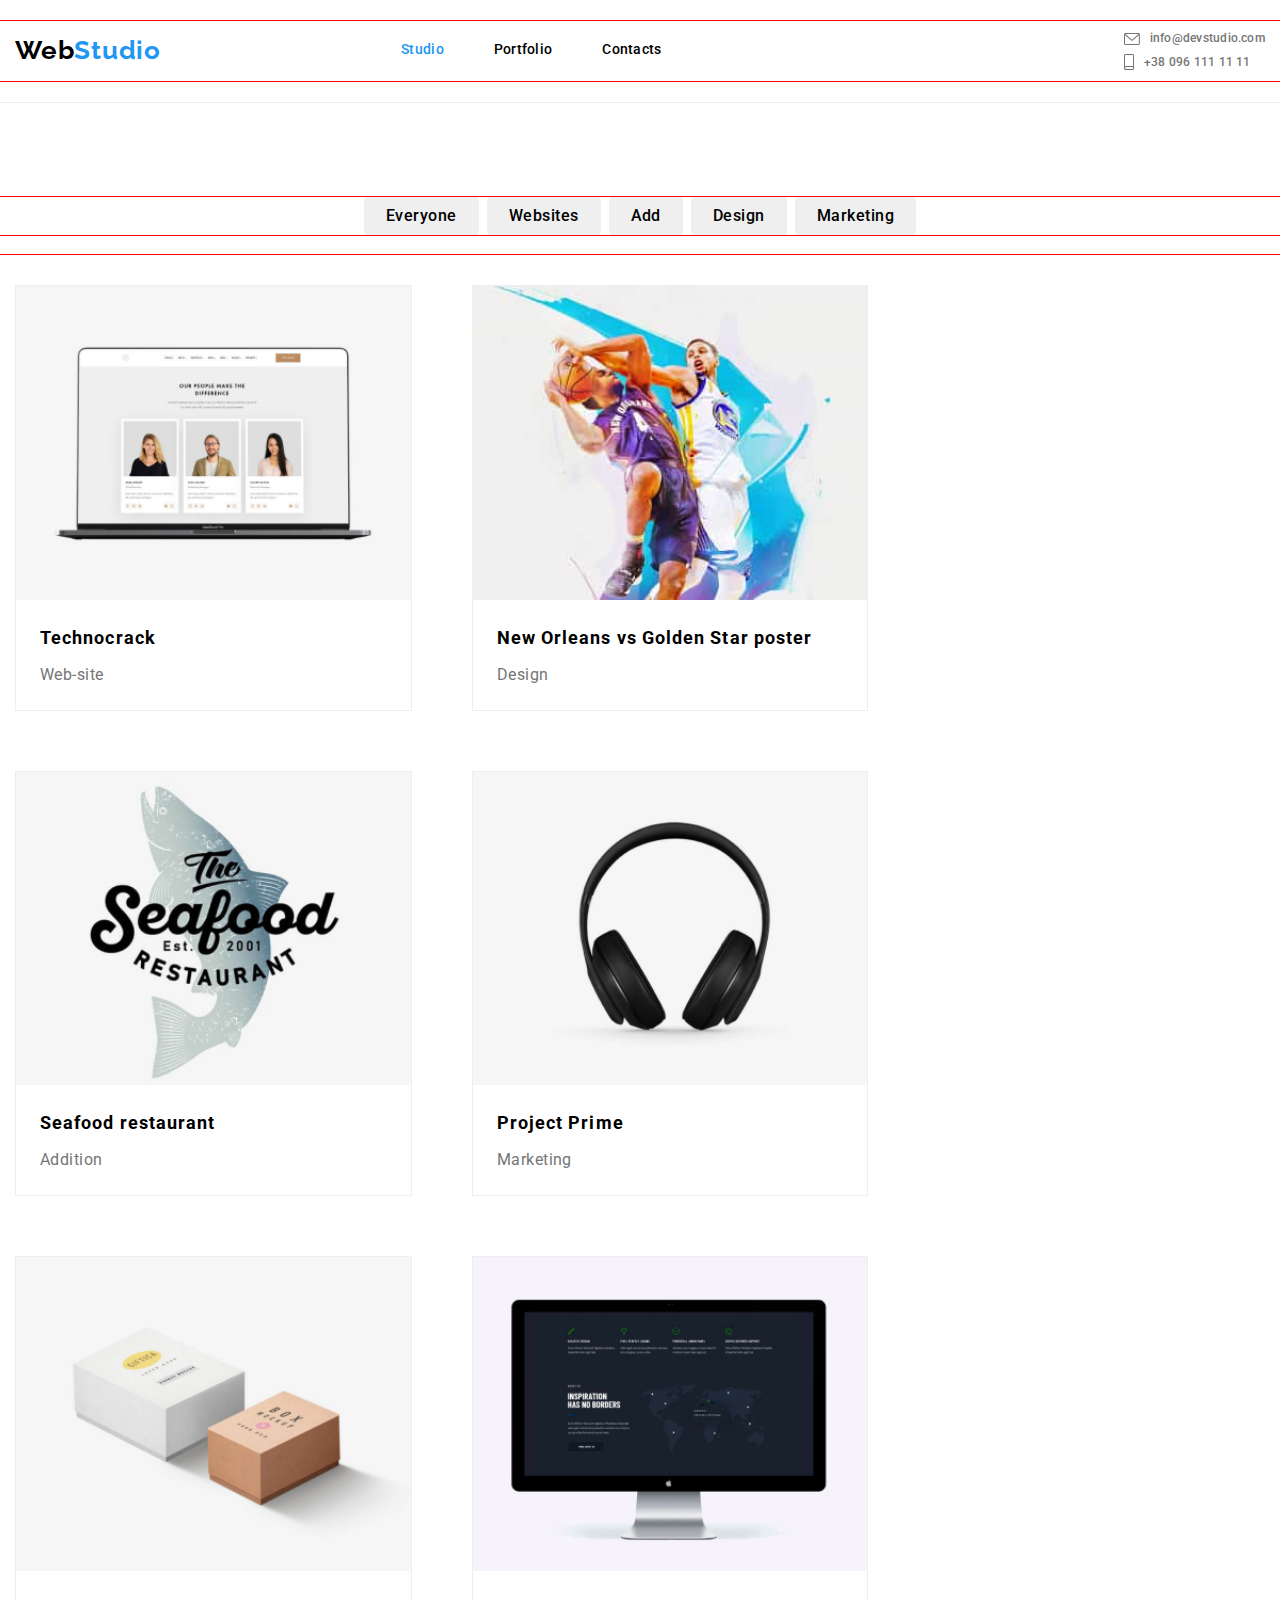
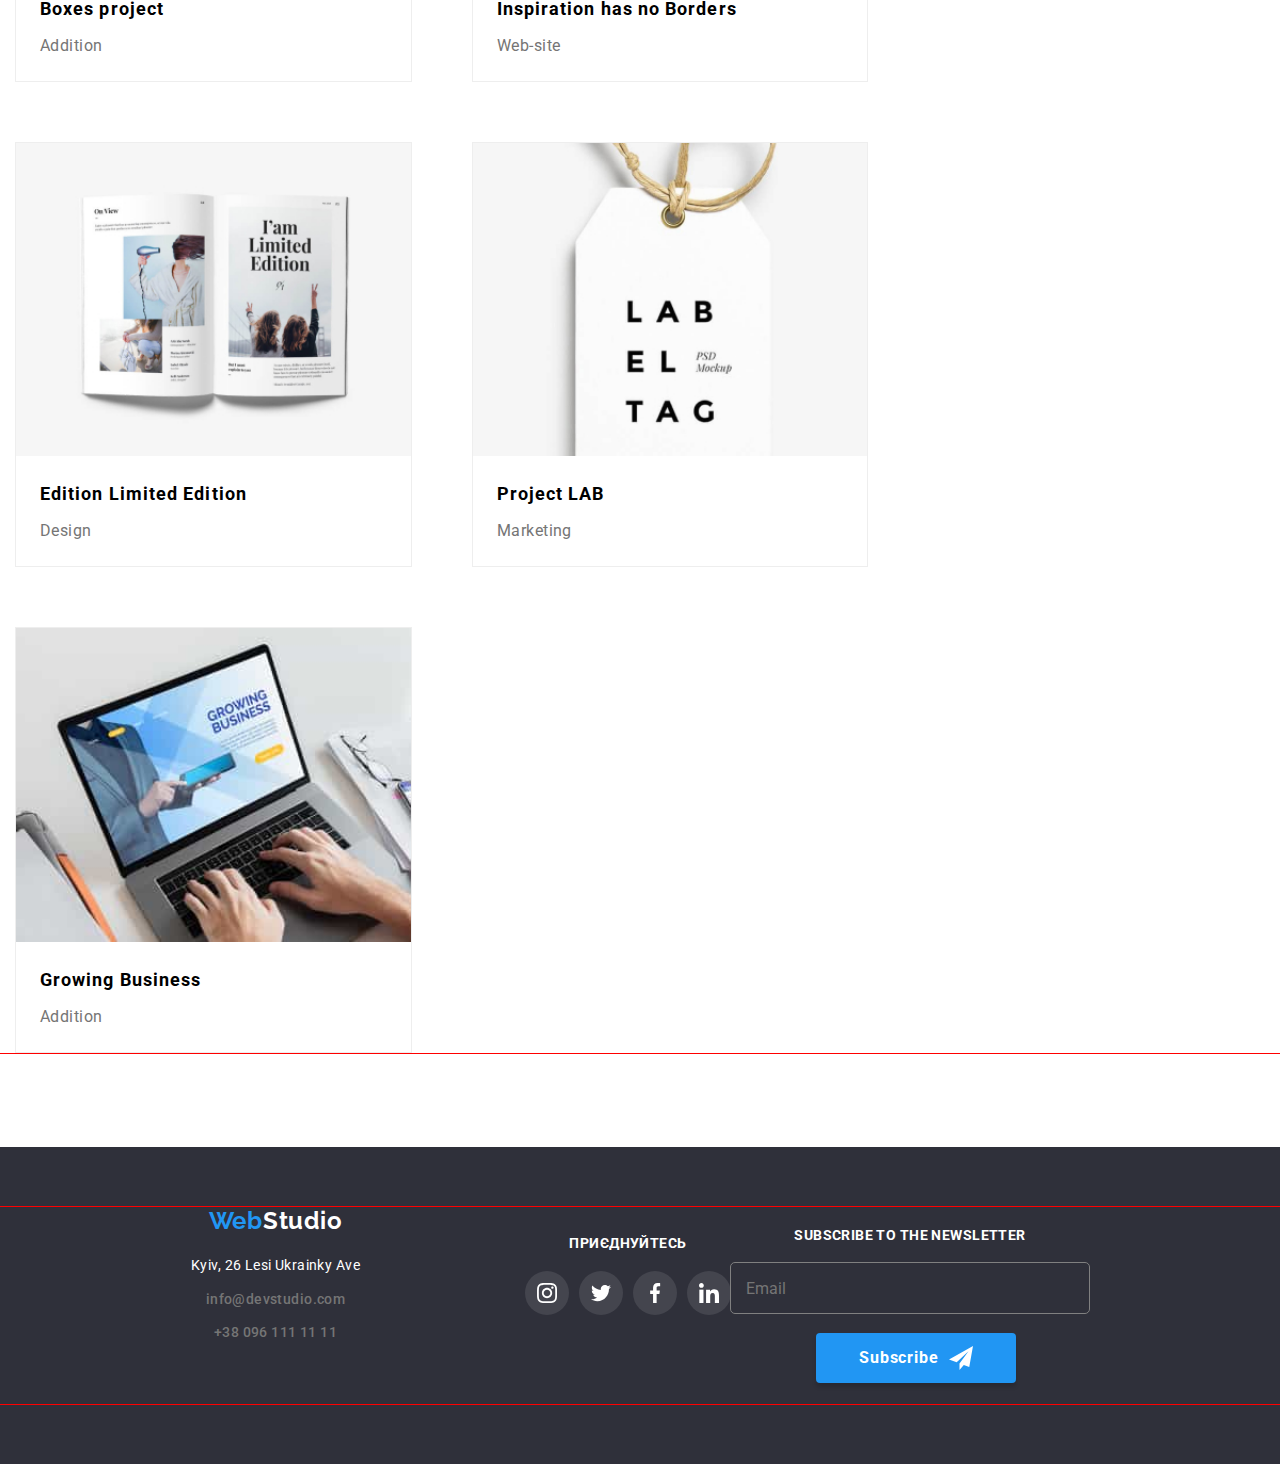
==== commit 30dbc9b7: "qwdsa" ====
--- a/portfolio.html
+++ b/portfolio.html
@@ -35,7 +35,7 @@
                     <li class="header__nav__item"><a class="header__nav__link" href="#">Contacts</a></li>
                 </ul>
                 <!-- mobile menu -->
-                <!-- <div class="mobile__menu">
+                <div class="mobile__menu">
                     <nav class="mobile__nav">
                         <ul class="mobile__nav__list">
                             <li class="mobile__nav__item"><a class="mobile__nav__link current"
@@ -73,9 +73,9 @@
                         </ul>
                     </div>
                 </div>
-            </nav> -->
+            </nav>
             <ul class="header__contact__list">
-                <li><a class="header__contact__link" href="mailto:info@devstudio.com">
+                <li class="header__contact__item"><a class="header__contact__link" href="mailto:info@devstudio.com">
                         <svg class="header__contact__icon" width="16" height="12">
                             <use href="./images/icons/symbol-defs.svg#icon-envelope"></use>
                         </svg>
--- a/css/main.min.css
+++ b/css/main.min.css
@@ -1 +1 @@
-.backdrop .close__button,.works__text,.works__list,.team__svg__link,.hero__title,.clients__link,.header .container,.footer__send__button,.footer__form__list,.footer__svg__link,.footer__svg__list,.footer__info{display:flex;align-items:center;justify-content:center}body{font-family:"Roboto",sans-serif}.container{width:100%;padding:0 15px;outline:solid red 1px}@media screen and (min-width: 480px){.container{width:480px}}@media screen and (min-width: 768px){.container{width:768px}}@media screen and (min-width: 1200px){.container{width:1200px}.section{margin-bottom:94px}}*,*::after,*::before{margin:0;padding:0;border:none;box-sizing:border-box}h1,h2,h3,h4,h5,h6,p{margin:0}p:last-child{margin-bottom:0}ul{margin:0;padding:0;list-style:none}a{color:currentColor;text-decoration:none}button{cursor:pointer}img{display:block;max-width:100%;height:auto}.footer{background-color:#2f303a;padding-top:60px;padding-bottom:60px}.footer__info{flex-direction:column;margin-bottom:60px}.footer__logo{color:#2196f3;font-family:"Raleway";font-size:24px;font-weight:700;letter-spacing:.72px;margin-bottom:20px}.footer__logo--colored{color:#fff}.footer__adress{color:#fff;font-size:14px;font-weight:400;line-height:171%;letter-spacing:.42px;margin-bottom:9px}.footer__link{color:#757575;font-size:14px;font-weight:500;line-height:24px;letter-spacing:.42px}.footer__link:not(:last-child){margin-bottom:9px}.footer__buttons{margin-bottom:60px}.footer__title{color:#fff;font-size:14px;font-weight:700;letter-spacing:.42px;text-transform:uppercase;text-align:center;margin-bottom:20px}.footer__svg__list{gap:10px}.footer__svg__link{width:44px;height:44px;background:rgba(255,255,255,.1);border-radius:50%}.footer__svg{width:20px;height:20px;fill:#fff}.footer__svg__link:hover,.footer__svg__link:focus{background-color:#2196f3;transition:background-color 250ms cubic-bezier(0.4, 0, 0.2, 1)}.footer__form__list{flex-direction:column;gap:20px}.footer__input{color:#fff;padding-left:15px;padding-bottom:15px;padding-top:15px;width:358px;height:50px;background-color:#2f303a;outline:1px solid gray;border-radius:4px}.footer__send__button{color:#fff;text-align:center;font-family:"Roboto",sans-serif;font-size:16px;font-weight:700;line-height:187.5%;letter-spacing:.96px;border-radius:4px;background:#2196f3;box-shadow:0px 4px 4px 0px rgba(0,0,0,.15);width:200px;padding:10px 28px;gap:10px;margin-left:12px}.footer__send__svg{width:24px;height:24px;fill:#fff}.header{padding-top:10px;padding-bottom:10px}.header__logo{color:#2196f3;font-family:Raleway;font-size:24px;font-weight:700;letter-spacing:.72px}.header__logo2{color:#000}.header__nav{display:none}.header__nav__list{display:none}.header__contact__list{display:none}.header .current{color:#2196f3;padding-bottom:32px}.header .current:after{content:"";display:block;padding:auto;left:0;bottom:0}@media screen and (max-width: 768px){.header__link-nav{display:flex;color:#212121;transition:color 250ms cubic-bezier(0.4, 0, 0.2, 1);font-family:"Roboto",sans-serif;font-size:14px;font-weight:500;letter-spacing:.28px}.header__contacts-link:hover,.header__link-nav:hover{color:#2196f3}.header .container{display:flex;justify-content:space-between}.header__logo{color:#000;font-family:"Raleway";font-size:24px;font-weight:700;letter-spacing:.72px;margin-right:88px}.header__logo--colored{color:#2196f3;font-family:Raleway;font-size:24px;font-weight:700;letter-spacing:.72px}.header__nav{display:flex;font-size:14px;font-weight:500;letter-spacing:.28px}.header__nav-list{position:absolute;top:0;left:0;width:100%;height:100%;gap:35px}.header__nav__item{width:139px;height:48.286px}.header__nav__link{width:139px;height:48.286px;font-size:40px;padding-bottom:33px}.header__contacts{display:flex;align-items:center;flex-direction:column}.header__contacts-item{display:flex}.header__contacts-link{display:flex;transition:color 250ms cubic-bezier(0.4, 0, 0.2, 1);align-items:center;gap:10px;color:#757575;font-family:"Roboto",sans-serif;font-size:14px;font-weight:500;letter-spacing:.28px}.header__contacts-svg{fill:currentColor}.hover::after{content:"";display:block;height:4px;width:100%;border-radius:2px;background:#2196f3;margin-top:28px}.mobile__menu{display:none}}.burger__input[type=checkbox],.burger__label{display:none}@media screen and (max-width: 767px){.burger__label{display:block;height:30px;width:30px;margin-left:auto;position:relative}.burger__label:hover{cursor:pointer;color:#2196f3}.burger__label span{top:15px}.burger__label span,.burger__label span::before,.burger__label span::after{content:"";display:block;width:25px;height:2px;background:#333;position:absolute;z-index:10;right:0;transition:.3s}.burger__label span::before{top:-8px}.burger__label span::after{top:8px}.burger__input[type=checkbox]:checked~.mobile__menu{opacity:1;visibility:visible;pointer-events:auto;transform:translateX(0)}.mobile__menu{position:fixed;top:0;left:0;z-index:5;width:100vw;height:100vh;padding:48px 40px;background:#fff;transform:translateX(100%);transition:transform 250ms cubic-bezier(0.4, 0, 0.2, 1);overflow:hidden;overflow:0;visibility:hidden;display:flex;flex-direction:column;justify-content:space-between}.mobile__nav__item:not(:last-child){margin-bottom:32px}.mobile__nav__link{font-size:40px;font-weight:500;letter-spacing:.8px}.mobile__contact__item:not(:last-child){margin-bottom:32px}.mobile__contact__tel-link{color:#2196f3;font-size:34px;font-weight:500;letter-spacing:.68px}.mobile__contact__email-link{width:28px;color:#757575;font-family:"Roboto";font-size:24px;font-style:normal;font-weight:500;line-height:normal;letter-spacing:.48px}.mobile__social-list{display:flex;gap:10px;align-items:center;margin-top:64px}.mobile__social-item:not(:last-child){border-right:1px solid rgba(33,33,33,.2);padding-right:10px}.mobile__social-link{color:#2196f3;font-family:"Roboto";font-size:18px;font-weight:500;line-height:122.222%;letter-spacing:.36px}.burger__input[type=checkbox]:checked~.burger__label span{transform:rotate(-45deg)}.burger__input[type=checkbox]:checked~.burger__label span::before{top:0;transform:rotate(0)}.burger__input[type=checkbox]:checked~.burger__label span::after{top:0;transform:rotate(90deg)}}.clients__text{color:#212121;font-size:36px;font-weight:700;line-height:42px;letter-spacing:3%;text-align:center;margin-top:92px}.clients__list{display:flex;gap:30px;margin-bottom:94px;margin-top:50px}.clients__link{width:172px;height:92px;outline:1px solid #afb1b8;border-radius:4px;fill:#afb1b8;transition:background-color 250ms cubic-bezier(0.4, 0, 0.2, 1),color 250ms cubic-bezier(0.4, 0, 0.2, 1)}.clients__svg{width:106px;height:60px;fill:#afb1b8}.clients__link:hover,.clients__link:focus{outline:1px solid #2196f3}.clients__link:hover .clients__svg,.clients__link:focus .clients__svg{fill:#2196f3;transition:fill 250ms cubic-bezier(0.4, 0, 0.2, 1)}@media screen and (max-width: 480px){.clients__list{flex-direction:column}}.hero{display:flex;font-weight:400px;height:600px;align-items:center;background-image:linear-gradient(to right, rgba(47, 48, 58, 0.4), rgba(47, 48, 58, 0.4)),url("../images/Img.jpg");background-position:center;background-size:cover;background-repeat:no-repeat;text-align:center}.hero__title{color:#fff;font-size:44px;font-weight:900;line-height:136.364%;letter-spacing:2.64px;text-transform:uppercase;margin-bottom:40px}.hero__button{color:#fff;font-size:16px;font-weight:700;line-height:187.5%;letter-spacing:.96px;padding:10px 32px;border-radius:4px;background:#2196f3;box-shadow:0px 4px 4px 0px rgba(0,0,0,.15);transition:background-color 250ms cubic-bezier(0.4, 0, 0.2, 1),color 250ms cubic-bezier(0.4, 0, 0.2, 1)}.hero__button:hover{background:#002b4e}@media screen and (max-width: 768px){.hero{height:400px}.hero__title{font-size:26px;letter-spacing:1.56px}}.information{margin-top:94px}.information__list{display:flex;gap:30px}.information__item::before{content:"";display:block;border-radius:4px;background:#f5f4fa;width:270px;height:120px}.information__item:nth-child(1):before{background-image:url("../images/icons/antena.svg");background-repeat:no-repeat;background-position:center;margin-bottom:30px}.information__item:nth-child(2):before{background-image:url("../images/icons/clock.svg");background-repeat:no-repeat;background-position:center;margin-bottom:30px}.information__item:nth-child(3):before{background-image:url("../images/icons/diagram.svg");background-repeat:no-repeat;background-position:center;margin-bottom:30px}.information__item:nth-child(4):before{background-image:url("../images/icons/astronaut.svg");background-repeat:no-repeat;background-position:center;margin-bottom:30px}.information__title{color:#000;font-size:14px;font-weight:700;letter-spacing:.42px;text-transform:uppercase;margin-bottom:10px}.information__text{color:#757575;width:270px;font-size:14px;font-weight:400;line-height:171.429%;letter-spacing:.42px}@media screen and (max-width: 480px){.information__list{flex-direction:column;align-items:center}.information__item::before{width:450px}.information__title{text-align:center}}.team{background:#f5f4fa;padding-top:94px;padding-bottom:94px}.team__subtitle{color:#000;text-align:center;font-size:36px;font-weight:700;letter-spacing:1.08px;margin-bottom:50px}.team__list{display:flex;gap:30px}.team__item{border-radius:0px 0px 4px 4px;background-color:#fff;box-shadow:1px 4px 4px 0px rgba(0,0,0,.25);-webkit-box-shadow:1px 4px 4px 0px rgba(0,0,0,.25);-moz-box-shadow:1px 4px 4px 0px rgba(0,0,0,.25)}.team__name{color:#000;font-size:16px;font-weight:500;letter-spacing:.48px;text-align:center;margin-bottom:10px;margin-top:30px}.team__text{text-align:center;font-size:16px;color:#757575;margin-bottom:30px;letter-spacing:.48px}.team__svg__list{display:flex;gap:10px;margin-right:44px;margin-left:44px;margin-bottom:42px}.team__svg__link{width:44px;height:44px;fill:#afb1b8;border-radius:50%;transition:background-color 250ms cubic-bezier(0.4, 0, 0.2, 1),color 250ms cubic-bezier(0.4, 0, 0.2, 1)}.team__svg{width:20px;height:20px;fill:#afb1b8}.team__svg__link:hover,.team__svg__link:focus{background-color:#2196f3}.team__svg__link:hover .team__svg,.team__svg__link:focus .team__svg{fill:#fff;transition:fill 250ms cubic-bezier(0.4, 0, 0.2, 1)}.works{margin-bottom:94px}.works__subtitle{color:#000;text-align:center;font-size:36px;font-weight:700;letter-spacing:1.08px;margin-top:109px;margin-bottom:50px}.works__list{gap:30px}.works__item{position:relative}.works__text{position:absolute;bottom:0;width:100%;height:70px;color:#fff;background:rgba(47,48,58,.8);color:#fff;font-size:14px;font-weight:700;line-height:16px;letter-spacing:3%;text-align:center;text-transform:uppercase}.backdrop{position:fixed;top:0;left:0;width:100%;height:100%;background-color:rgba(0,0,0,.5);opacity:1;transition:opacity 250ms cubic-bezier(0.4, 0, 0.2, 1)}.backdrop.is-hidden{opacity:0;pointer-events:none;visibility:hidden}.backdrop.is-hidden .modal{transform:translate(-50%, -50%) scale(0)}.backdrop .no-scroll{overflow:hidden}.backdrop .modal{position:absolute;top:50%;left:50%;min-width:528px;min-height:581px;transform:translate(-50%, -50%) scale(1);transition:transform 250ms cubic-bezier(0.4, 0, 0.2, 1);border-radius:4px;background:#fff;box-shadow:0px 1px 3px 0px rgba(0,0,0,.12),0px 1px 1px 0px rgba(0,0,0,.14),0px 2px 1px 0px rgba(0,0,0,.2);padding:40px}.backdrop .close__button{position:absolute;right:8px;top:8px;width:30px;height:30px;border-radius:50%;background-color:rgba(0,0,0,0);cursor:pointer;border:1px solid rgba(0,0,0,.1)}.backdrop .close__button__icon{width:18px;height:18px;fill:#000;transition:fill 250ms cubic-bezier(0.4, 0, 0.2, 1)}.backdrop .close__button__icon:hover,.backdrop .close__button__icon:focus{fill:#2196f3}.backdrop .form{display:flex;flex-direction:column;gap:10px}.backdrop .form__title{color:#212121;text-align:center;font-family:"Roboto",sans-serif;font-size:20px;font-weight:700;letter-spacing:.6px;margin-bottom:12px}.backdrop .form__label{color:#757575;font-family:"Roboto",sans-serif;font-size:12px;font-weight:400;letter-spacing:.12px;margin-bottom:4px}.backdrop .form .modal__input__thumb{position:relative}.backdrop .form__input{width:100%;padding:12px 42px;border-radius:4px;border:1px solid rgba(33,33,33,.2);cursor:pointer;box-sizing:border-box;transition:border 250ms cubic-bezier(0.4, 0, 0.2, 1)}.backdrop .form__input:hover,.backdrop .form__input:focus{border:1px solid #2196f3;outline:none}.backdrop .form__input:focus+.backdrop .form__input-icon{fill:#2196f3}.backdrop .form__input-icon{position:absolute;left:12px;top:50%;width:18px;height:18px;transform:translateY(-50%)}.backdrop .form .comment{display:flex;flex-direction:column;gap:4px}.backdrop .form__input-comment:focus{outline:none}.backdrop .form__input-comment:focus,.backdrop .form__input-comment:hover{border-radius:4px;border:1px solid #2196f3}.backdrop .form__label-comment{color:#757575;font-family:"Roboto",sans-serif;font-size:12px;font-style:normal;font-weight:400;line-height:normal;letter-spacing:.12px}.backdrop .form__input-comment{margin-bottom:20px;width:448px;height:120px;color:rgba(117,117,117,.5);font-family:"Roboto",sans-serif;font-size:12px;font-weight:400;letter-spacing:.12px;padding-top:12px;padding-left:16px;border-radius:4px;border:1px solid rgba(33,33,33,.2);resize:none;transition:border 250ms cubic-bezier(0.4, 0, 0.2, 1)}.backdrop .form__input-confirmation:focus{outline:none}.backdrop .form__input-confirmation{width:16px;height:15px}.backdrop .form__label-confirmation{color:#757575;font-family:"Roboto",sans-serif;font-size:14px;font-weight:400;line-height:171.429%;letter-spacing:.42px}.backdrop .form__label-confirm__link{color:#2196f3;text-decoration:underline}.backdrop .form__confirm{gap:5px;display:flex;align-items:center;margin-bottom:30px}.backdrop .form__button{width:200px;height:50px;border-radius:4px;background:#2196f3;box-shadow:0px 4px 4px 0px rgba(0,0,0,.15);color:#fff;text-align:center;font-family:"Roboto",sans-serif;font-size:16px;font-weight:700;line-height:187.5%;letter-spacing:.96px;margin:0 auto;display:block}.project-buttons{margin-top:60px;margin-bottom:40px}.project-buttons__list{display:flex;gap:8px;width:326px;flex-wrap:wrap}.project-buttons__button{color:#000;font-family:"Roboto",sans-serif;font-size:16px;font-weight:500;line-height:162%;letter-spacing:.48px;padding:6px 22px;border-radius:4px;transition:background-color 250ms cubic-bezier(0.4, 0, 0.2, 1),color 250ms cubic-bezier(0.4, 0, 0.2, 1)}.project-buttons__button:hover,.project-buttons__button:focus{color:#fff;background-color:#2196f3;box-shadow:0 2px 2px 0 rgba(33,8,8,.12),0 1px 2px 0 rgba(0,0,0,.08),0 3px 1px 0 rgba(0,0,0,.1)}@media screen and (min-width: 768px){.project-buttons{margin-bottom:30px}.project-buttons__list{width:100%;justify-content:center}}@media screen and (min-width: 1200px){.project-buttons{margin-top:94px;margin-bottom:50px}}.projects__list{display:flex;flex-direction:column;gap:30px}.projects__item{border:1px solid #eee;transition:box-shadow 250ms cubic-bezier(0.4, 0, 0.2, 1)}.projects__item:hover,.projects__item:focus{box-shadow:0px 1px 1px 0px rgba(0,0,0,.12),0px 4px 4px 0px rgba(0,0,0,.06),1px 4px 6px 0px rgba(0,0,0,.16)}.projects__img__thumb{position:relative;overflow:hidden}.projects__img__thumb:hover .projects__overlay{transform:translateY(0%)}.projects__img{width:100%}.projects__overlay{position:absolute;top:0;left:0;width:100%;height:100%;background-color:rgba(33,150,243,.9);padding:77px 24px;transform:translateY(101%);transition:transform 250ms cubic-bezier(0.4, 0, 0.2, 1)}.projects__item:hover .projects__overlay{transform:translateY(0)}.projects__overlay__text{color:#fff;font-size:18px;font-weight:400;line-height:155%;letter-spacing:.54px}.projects__content{padding:20px 24px}.projects__title{color:#000;font-size:18px;font-weight:700;line-height:200%;letter-spacing:1.08px;margin-bottom:4px}.projects__text{color:#757575;font-size:16px;font-weight:400;line-height:187%;letter-spacing:.48px}@media screen and (min-width: 768px){.projects__list{flex-direction:row;flex-wrap:wrap}.projects__item{width:352px}.projects__img__thumb{position:relative;overflow:hidden}.projects__img__thumb:hover .projects__overlay{transform:translateY(0%)}.projects__overlay{position:absolute;top:0;left:0;width:100%;height:100%;background-color:rgba(33,150,243,.9);padding:63px 24px;transform:translateY(101%);transition:transform 250ms cubic-bezier(0.4, 0, 0.2, 1)}.projects__item:hover .projects__overlay{transform:translateY(0)}.projects__overlay__text{padding:49px 24px;color:#fff;font-size:18px;font-weight:400;line-height:155%;letter-spacing:.54px}.projects__content{padding:20px 24px}.projects__title{color:#000;font-size:18px;font-weight:700;line-height:200%;letter-spacing:1.08px;margin-bottom:4px}.projects__text{color:#757575;font-size:16px;font-weight:400;line-height:187%;letter-spacing:.48px}}@media screen and (min-width: 1200px){.projects__list{display:flex;flex-wrap:wrap;margin-left:-30px;margin-top:-30px;margin-bottom:94px}.projects__item{flex-basis:calc((100% - 90px)/3);margin-left:30px;margin-top:30px;border:1px solid #eee;transition:box-shadow 250ms cubic-bezier(0.4, 0, 0.2, 1)}.projects__item:hover{box-shadow:0px 1px 1px 0px rgba(0,0,0,.12),0px 4px 4px 0px rgba(0,0,0,.06),1px 4px 6px 0px rgba(0,0,0,.16)}.projects__img__thumb{position:relative;overflow:hidden}.projects__overlay{position:absolute;top:0;left:0;width:100%;height:100%;background-color:rgba(33,150,243,.9);padding:63px 24px;transform:translateY(101%);transition:transform 250ms cubic-bezier(0.4, 0, 0.2, 1)}.projects__item:hover .projects__overlay{transform:translateY(0)}.projects__overlay__text{color:#fff;font-size:18px;font-weight:400;line-height:155%;letter-spacing:.54px}.projects__content{padding:20px 24px}.projects__title{color:#000;font-size:18px;font-weight:700;line-height:200%;letter-spacing:1.08px;margin-bottom:4px}.projects__text{color:#757575;font-size:16px;font-weight:400;line-height:187.5%;letter-spacing:.48px}}/*# sourceMappingURL=main.min.css.map */+.backdrop .close__button,.works__text,.works__list,.team__svg__link,.team__svg__list,.team__list,.hero__title,.clients__link,.clients__list,.footer__send__button,.footer__form__list,.footer__svg__link,.footer__svg__list,.footer__info{display:flex;align-items:center;justify-content:center}body{font-family:"Roboto",sans-serif}.container{width:100%;padding:0 15px;outline:solid red 1px}@media screen and (min-width: 480px){.container{width:480px}}@media screen and (min-width: 768px){.container{width:768px}}@media screen and (min-width: 1200px){.container{width:100%}.section{margin-bottom:94px}}*,*::after,*::before{margin:0;padding:0;border:none;box-sizing:border-box}h1,h2,h3,h4,h5,h6,p{margin:0}p:last-child{margin-bottom:0}ul{margin:0;padding:0;list-style:none}a{color:currentColor;text-decoration:none}button{cursor:pointer}img{display:block;max-width:100%;height:auto}.footer{background-color:#2f303a;padding-top:60px;padding-bottom:60px}.footer__info{flex-direction:column;margin-bottom:60px}.footer__logo{color:#2196f3;font-family:"Raleway";font-size:24px;font-weight:700;letter-spacing:.72px;margin-bottom:20px}.footer__logo--colored{color:#fff}.footer__adress{color:#fff;font-size:14px;font-weight:400;line-height:171%;letter-spacing:.42px;margin-bottom:9px}.footer__link{color:#757575;font-size:14px;font-weight:500;line-height:24px;letter-spacing:.42px}.footer__link:not(:last-child){margin-bottom:9px}.footer__buttons{margin-bottom:60px}.footer__title{color:#fff;font-size:14px;font-weight:700;letter-spacing:.42px;text-transform:uppercase;text-align:center;margin-bottom:20px}.footer__svg__list{gap:10px}.footer__svg__link{width:44px;height:44px;background:rgba(255,255,255,.1);border-radius:50%}.footer__svg{width:20px;height:20px;fill:#fff}.footer__svg__link:hover,.footer__svg__link:focus{background-color:#2196f3;transition:background-color 250ms cubic-bezier(0.4, 0, 0.2, 1)}.footer__form__list{flex-direction:column;gap:20px}.footer__input{color:#fff;padding-left:15px;padding-bottom:15px;padding-top:15px;width:358px;height:50px;background-color:#2f303a;outline:1px solid gray;border-radius:4px}.footer__send__button{color:#fff;text-align:center;font-family:"Roboto",sans-serif;font-size:16px;font-weight:700;line-height:187.5%;letter-spacing:.96px;border-radius:4px;background:#2196f3;box-shadow:0px 4px 4px 0px rgba(0,0,0,.15);width:200px;padding:10px 28px;gap:10px;margin-left:12px}.footer__send__svg{width:24px;height:24px;fill:#fff}@media screen and (min-width: 768px){.footer{background-color:#2f303a;padding-top:60px;padding-bottom:60px;text-align:center}.footer .container{display:flex;justify-content:center;align-items:center;flex-wrap:wrap}.footer__info{flex-direction:column;margin-bottom:60px;margin-right:165px}.footer__logo{color:#2196f3;font-family:"Raleway";font-size:24px;font-weight:700;letter-spacing:.72px;margin-bottom:20px}.footer__logo--colored{color:#fff}.footer__adress{color:#fff;font-size:14px;font-weight:400;line-height:171%;letter-spacing:.42px;margin-bottom:9px}.footer__link{color:#757575;font-size:14px;font-weight:500;line-height:24px;letter-spacing:.42px}.footer__link:not(:last-child){margin-bottom:9px}.footer__title{color:#fff;font-size:14px;font-weight:700;letter-spacing:.42px;text-transform:uppercase;text-align:center;margin-bottom:20px}.footer__svg__list{gap:10px}.footer__svg__link{width:44px;height:44px;background:rgba(255,255,255,.1);border-radius:50%}.footer__svg{width:20px;height:20px;fill:#fff}.footer__svg__link:hover,.footer__svg__link:focus{background-color:#2196f3;transition:background-color 250ms cubic-bezier(0.4, 0, 0.2, 1)}.footer__form__list{flex-direction:column;gap:20px}.footer__input{color:#fff;padding-left:15px;padding-bottom:15px;padding-top:15px;width:358px;height:50px;background-color:#2f303a;outline:1px solid gray;border-radius:4px}.footer__send__button{color:#fff;text-align:center;font-family:"Roboto",sans-serif;font-size:16px;font-weight:700;line-height:187.5%;letter-spacing:.96px;border-radius:4px;background:#2196f3;box-shadow:0px 4px 4px 0px rgba(0,0,0,.15);width:200px;padding:10px 28px;gap:10px;margin-left:12px}.footer__send__svg{width:24px;height:24px;fill:#fff}}.header{padding-top:10px;padding-bottom:10px;border-bottom:1px solid #ececec}.header .container{display:flex;align-items:center;justify-content:space-between}.header__logo{color:#2196f3;font-size:26px;font-family:Raleway;font-weight:700;letter-spacing:.78px}.header__logo--colored{color:#000}.header__nav__list{display:none}.header__contact__list{display:none}@media screen and (min-width: 768px){.mobile__menu{display:none}.header{padding-top:21px;padding-bottom:21px}.header .container{display:flex;align-items:center;justify-content:space-between}.header__logo{margin-right:88px}.header__nav{display:flex;color:#000;font-size:14px;font-weight:500;letter-spacing:.28px;margin-right:96px}.header__nav__list{display:flex;align-items:center;gap:50px}.header__nav__link{transition:color 250ms cubic-bezier(0.4, 0, 0.2, 1)}.header__nav__link:hover,.header__nav__link:focus{color:#2196f3}.header .current{color:#2196f3;padding-bottom:32px}.header .current::after{content:"";display:block;left:0;bottom:0;width:100%;height:4px;border-radius:2px;background-color:#2196f3}.header__contact__list{display:flex;flex-direction:column;gap:10px}.header__contact__link{display:flex;align-items:center;gap:10px;color:#757575;font-size:12px;font-weight:500;letter-spacing:.24px;transition:color 250ms cubic-bezier(0.4, 0, 0.2, 1)}.header__contact__link:hover,.header__contact__link:focus{color:#2196f3}.header__contact__icon{fill:#757575}.header__nav__link::after{content:"";display:block;width:100%;height:4px;background-color:#2196f3;border-radius:2px;margin-top:20px;transform:scale(0);transform-origin:center right;transition:transform 250ms cubic-bezier(0.4, 0, 0.2, 1),transform-origin 250ms cubic-bezier(0.4, 0, 0.2, 1)}.header__nav__link:hover::after{transform:scale(1);transform-origin:center right}}@media screen and (min-width: 1200px){.header{padding-top:21px;padding-bottom:21px}.header__logo{margin-right:93px}.header__nav{display:flex;color:#000;font-size:14px;font-weight:500;letter-spacing:.28px;margin-right:315px}.header__nav__list{display:flex;gap:50px}.header__nav__link{position:relative;transition:color 250ms cubic-bezier(0.4, 0, 0.2, 1)}.header__nav__link:hover,.header__nav__link:focus{color:#2196f3}.header .header__contact__item{margin-bottom:9px}.header__contact__icon{fill:#757575}.header__contact__list{display:block;gap:10px}.header__contact__link{display:flex;align-items:center;gap:10px;color:#757575;font-size:12px;font-weight:500;letter-spacing:.24px;transition:color 250ms cubic-bezier(0.4, 0, 0.2, 1)}.header__contact__link:hover,.header__contact__link:focus{color:#2196f3}.header .current{color:#2196f3;padding-bottom:32px}.header .current:after{content:"";display:block;padding:auto;left:0;bottom:0}.header__nav__item{padding-top:20px}.header__nav__link::after{content:"";display:block;width:100%;height:4px;background-color:#2196f3;border-radius:2px;margin-top:20px;transform:scale(0);transform-origin:center right;transition:transform 250ms cubic-bezier(0.4, 0, 0.2, 1),transform-origin 250ms cubic-bezier(0.4, 0, 0.2, 1)}.header__nav__link:hover::after{transform:scale(1);transform-origin:center right}.hover::after{content:"";display:block;height:4px;width:100%;border-radius:2px;background:#2196f3;margin-top:28px}}.burger__input[type=checkbox],.burger__label{display:none}@media screen and (max-width: 767px){.burger__label{display:block;height:30px;width:30px;margin-left:auto;position:relative}.burger__label:hover{cursor:pointer;color:#2196f3}.burger__label span{top:15px}.burger__label span,.burger__label span::before,.burger__label span::after{content:"";display:block;width:25px;height:2px;background:#333;position:absolute;z-index:10;right:0;transition:.3s}.burger__label span::before{top:-8px}.burger__label span::after{top:8px}.burger__input[type=checkbox]:checked~.burger__label span{transform:rotate(-45deg)}.burger__input[type=checkbox]:checked~.burger__label span::before{top:0;transform:rotate(0)}.burger__input[type=checkbox]:checked~.burger__label span::after{top:0;transform:rotate(90deg)}.burger__input[type=checkbox]:checked~.mobile__menu{opacity:1;visibility:visible;pointer-events:auto;transform:translateX(0)}.mobile__menu{position:fixed;top:0;left:0;z-index:5;width:100vw;height:100vh;padding:48px 40px;background:#fff;transform:translateX(100%);transition:transform 250ms cubic-bezier(0.4, 0, 0.2, 1);overflow:hidden;overflow:0;visibility:hidden;display:flex;flex-direction:column;justify-content:space-between}.mobile__nav__item:not(:last-child){margin-bottom:32px}.mobile__nav__link{font-size:40px;font-weight:500;letter-spacing:.8px}.mobile__contact__item:not(:last-child){margin-bottom:32px}.mobile__contact__tel-link{color:#2196f3;font-size:34px;font-weight:500;letter-spacing:.68px}.mobile__contact__email-link{width:28px;color:#757575;font-family:"Roboto";font-size:24px;font-style:normal;font-weight:500;line-height:normal;letter-spacing:.48px}.mobile__social-list{display:flex;gap:10px;align-items:center;margin-top:64px}.mobile__social-item:not(:last-child){border-right:1px solid rgba(33,33,33,.2);padding-right:10px}.mobile__social-link{color:#2196f3;font-family:"Roboto";font-size:18px;font-weight:500;line-height:122.222%;letter-spacing:.36px}}.clients__text{color:#212121;font-size:36px;font-weight:700;line-height:42px;letter-spacing:3%;text-align:center;margin-top:92px}.clients__list{flex-wrap:wrap;gap:30px;margin-bottom:94px;margin-top:50px}.clients__link{width:210px;height:92px;outline:1px solid #afb1b8;border-radius:4px;fill:#afb1b8;transition:background-color 250ms cubic-bezier(0.4, 0, 0.2, 1),color 250ms cubic-bezier(0.4, 0, 0.2, 1)}.clients__svg{width:106px;height:60px;fill:#afb1b8}.clients__link:hover,.clients__link:focus{outline:1px solid #2196f3}.clients__link:hover .clients__svg,.clients__link:focus .clients__svg{fill:#2196f3;transition:fill 250ms cubic-bezier(0.4, 0, 0.2, 1)}.hero{display:flex;font-weight:400px;height:600px;align-items:center;background-image:linear-gradient(to right, rgba(47, 48, 58, 0.4), rgba(47, 48, 58, 0.4)),url("../images/Img.jpg");background-position:center;background-size:cover;background-repeat:no-repeat;text-align:center}.hero__title{color:#fff;font-size:44px;font-weight:900;line-height:136.364%;letter-spacing:2.64px;text-transform:uppercase;margin-bottom:40px}.hero__button{color:#fff;font-size:16px;font-weight:700;line-height:187.5%;letter-spacing:.96px;padding:10px 32px;border-radius:4px;background:#2196f3;box-shadow:0px 4px 4px 0px rgba(0,0,0,.15);transition:background-color 250ms cubic-bezier(0.4, 0, 0.2, 1),color 250ms cubic-bezier(0.4, 0, 0.2, 1)}.hero__button:hover{background:#002b4e}@media screen and (max-width: 768px){.hero{height:400px}.hero__title{font-size:26px;letter-spacing:1.56px}}.information{margin-top:94px}.information__list{display:flex;flex-direction:column;gap:30px}.information__item::before{content:"";display:block;border-radius:4px;background:#f5f4fa;width:450px;height:120px;text-align:center}.information__item:nth-child(1):before{background-image:url("../images/icons/antena.svg");background-repeat:no-repeat;background-position:center;margin-bottom:30px}.information__item:nth-child(2):before{background-image:url("../images/icons/clock.svg");background-repeat:no-repeat;background-position:center;margin-bottom:30px}.information__item:nth-child(3):before{background-image:url("../images/icons/diagram.svg");background-repeat:no-repeat;background-position:center;margin-bottom:30px}.information__item:nth-child(4):before{background-image:url("../images/icons/astronaut.svg");background-repeat:no-repeat;background-position:center;margin-bottom:30px}.information__title{color:#000;font-size:14px;font-weight:700;letter-spacing:.42px;text-transform:uppercase;margin-bottom:10px}.information__text{color:#757575;font-size:14px;font-weight:400;line-height:171.429%;letter-spacing:.42px}@media screen and (min-width: 768px){.information{margin-top:94px}.information__list{flex-direction:row;flex-wrap:wrap}.information__item::before{content:"";display:block;border-radius:4px;background:#f5f4fa;width:354px;height:120px}.information__item:nth-child(1):before{background-image:url("../images/icons/antena.svg");background-repeat:no-repeat;background-position:center;margin-bottom:30px}.information__item:nth-child(2):before{background-image:url("../images/icons/clock.svg");background-repeat:no-repeat;background-position:center;margin-bottom:30px}.information__item:nth-child(3):before{background-image:url("../images/icons/diagram.svg");background-repeat:no-repeat;background-position:center;margin-bottom:30px}.information__item:nth-child(4):before{background-image:url("../images/icons/astronaut.svg");background-repeat:no-repeat;background-position:center;margin-bottom:30px}.information__text{width:354px}}.team{background:#f5f4fa;padding-top:94px;padding-bottom:94px}.team__subtitle{color:#000;text-align:center;font-size:36px;font-weight:700;letter-spacing:1.08px;margin-bottom:50px}.team__list{flex-wrap:wrap;gap:30px}.team__item{border-radius:0px 0px 4px 4px;background-color:#fff;box-shadow:1px 4px 4px 0px rgba(0,0,0,.25);-webkit-box-shadow:1px 4px 4px 0px rgba(0,0,0,.25);-moz-box-shadow:1px 4px 4px 0px rgba(0,0,0,.25)}.team__name{color:#000;font-size:16px;font-weight:500;letter-spacing:.48px;text-align:center;margin-bottom:10px;margin-top:30px}.team__text{text-align:center;font-size:16px;color:#757575;margin-bottom:30px;letter-spacing:.48px}.team__svg__list{gap:10px;margin-right:44px;margin-left:44px;margin-bottom:42px}.team__svg__link{width:44px;height:44px;fill:#afb1b8;border-radius:50%;transition:background-color 250ms cubic-bezier(0.4, 0, 0.2, 1),color 250ms cubic-bezier(0.4, 0, 0.2, 1)}.team__svg{width:20px;height:20px;fill:#afb1b8}.team__svg__link:hover,.team__svg__link:focus{background-color:#2196f3}.team__svg__link:hover .team__svg,.team__svg__link:focus .team__svg{fill:#fff;transition:fill 250ms cubic-bezier(0.4, 0, 0.2, 1)}@media screen and (min-width: 768px){.team{background:#f5f4fa;padding-top:94px;padding-bottom:94px}.team__subtitle{color:#000;text-align:center;font-size:36px;font-weight:700;letter-spacing:1.08px;margin-bottom:50px}.team__list{flex-wrap:wrap}.team__item{width:354px}.team__name{color:#000;font-size:16px;font-weight:500;letter-spacing:.48px;text-align:center;margin-bottom:10px;margin-top:30px}.team__text{text-align:center;font-size:16px;color:#757575;margin-bottom:30px;letter-spacing:.48px}.team__svg__list{gap:10px;margin-right:44px;margin-left:44px;margin-bottom:42px}.team__svg__link{width:44px;height:44px;fill:#afb1b8;border-radius:50%;transition:background-color 250ms cubic-bezier(0.4, 0, 0.2, 1),color 250ms cubic-bezier(0.4, 0, 0.2, 1)}.team__svg{width:20px;height:20px;fill:#afb1b8}.team__svg__link:hover,.team__svg__link:focus{background-color:#2196f3}.team__svg__link:hover .team__svg,.team__svg__link:focus .team__svg{fill:#fff;transition:fill 250ms cubic-bezier(0.4, 0, 0.2, 1)}}.works{margin-bottom:94px}.works__subtitle{color:#000;text-align:center;font-size:36px;font-weight:700;letter-spacing:1.08px;margin-top:109px;margin-bottom:50px}.works__list{gap:30px}.works__item{position:relative}.works__text{position:absolute;bottom:0;width:100%;height:70px;color:#fff;background:rgba(47,48,58,.8);color:#fff;font-size:14px;font-weight:700;line-height:16px;letter-spacing:3%;text-align:center;text-transform:uppercase}.backdrop{position:fixed;top:0;left:0;width:100%;height:100%;background-color:rgba(0,0,0,.5);opacity:1;transition:opacity 250ms cubic-bezier(0.4, 0, 0.2, 1)}.backdrop.is-hidden{opacity:0;pointer-events:none;visibility:hidden}.backdrop.is-hidden .modal{transform:translate(-50%, -50%) scale(0)}.backdrop .no-scroll{overflow:hidden}.backdrop .modal{position:absolute;top:50%;left:50%;min-width:528px;min-height:581px;transform:translate(-50%, -50%) scale(1);transition:transform 250ms cubic-bezier(0.4, 0, 0.2, 1);border-radius:4px;background:#fff;box-shadow:0px 1px 3px 0px rgba(0,0,0,.12),0px 1px 1px 0px rgba(0,0,0,.14),0px 2px 1px 0px rgba(0,0,0,.2);padding:40px}.backdrop .close__button{position:absolute;right:8px;top:8px;width:30px;height:30px;border-radius:50%;background-color:rgba(0,0,0,0);cursor:pointer;border:1px solid rgba(0,0,0,.1)}.backdrop .close__button__icon{width:18px;height:18px;fill:#000;transition:fill 250ms cubic-bezier(0.4, 0, 0.2, 1)}.backdrop .close__button__icon:hover,.backdrop .close__button__icon:focus{fill:#2196f3}.backdrop .form{display:flex;flex-direction:column;gap:10px}.backdrop .form__title{color:#212121;text-align:center;font-family:"Roboto",sans-serif;font-size:20px;font-weight:700;letter-spacing:.6px;margin-bottom:12px}.backdrop .form__label{color:#757575;font-family:"Roboto",sans-serif;font-size:12px;font-weight:400;letter-spacing:.12px;margin-bottom:4px}.backdrop .form .modal__input__thumb{position:relative}.backdrop .form__input{width:100%;padding:12px 42px;border-radius:4px;border:1px solid rgba(33,33,33,.2);cursor:pointer;box-sizing:border-box;transition:border 250ms cubic-bezier(0.4, 0, 0.2, 1)}.backdrop .form__input:hover,.backdrop .form__input:focus{border:1px solid #2196f3;outline:none}.backdrop .form__input:focus+.backdrop .form__input-icon{fill:#2196f3}.backdrop .form__input-icon{position:absolute;left:12px;top:50%;width:18px;height:18px;transform:translateY(-50%)}.backdrop .form .comment{display:flex;flex-direction:column;gap:4px}.backdrop .form__input-comment:focus{outline:none}.backdrop .form__input-comment:focus,.backdrop .form__input-comment:hover{border-radius:4px;border:1px solid #2196f3}.backdrop .form__label-comment{color:#757575;font-family:"Roboto",sans-serif;font-size:12px;font-style:normal;font-weight:400;line-height:normal;letter-spacing:.12px}.backdrop .form__input-comment{margin-bottom:20px;width:448px;height:120px;color:rgba(117,117,117,.5);font-family:"Roboto",sans-serif;font-size:12px;font-weight:400;letter-spacing:.12px;padding-top:12px;padding-left:16px;border-radius:4px;border:1px solid rgba(33,33,33,.2);resize:none;transition:border 250ms cubic-bezier(0.4, 0, 0.2, 1)}.backdrop .form__input-confirmation:focus{outline:none}.backdrop .form__input-confirmation{width:16px;height:15px}.backdrop .form__label-confirmation{color:#757575;font-family:"Roboto",sans-serif;font-size:14px;font-weight:400;line-height:171.429%;letter-spacing:.42px}.backdrop .form__label-confirm__link{color:#2196f3;text-decoration:underline}.backdrop .form__confirm{gap:5px;display:flex;align-items:center;margin-bottom:30px}.backdrop .form__button{width:200px;height:50px;border-radius:4px;background:#2196f3;box-shadow:0px 4px 4px 0px rgba(0,0,0,.15);color:#fff;text-align:center;font-family:"Roboto",sans-serif;font-size:16px;font-weight:700;line-height:187.5%;letter-spacing:.96px;margin:0 auto;display:block}.project-buttons{margin-top:60px;margin-bottom:40px}.project-buttons__list{display:flex;gap:8px;width:326px;flex-wrap:wrap}.project-buttons__button{color:#000;font-family:"Roboto",sans-serif;font-size:16px;font-weight:500;line-height:162%;letter-spacing:.48px;padding:6px 22px;border-radius:4px;transition:background-color 250ms cubic-bezier(0.4, 0, 0.2, 1),color 250ms cubic-bezier(0.4, 0, 0.2, 1)}.project-buttons__button:hover,.project-buttons__button:focus{color:#fff;background-color:#2196f3;box-shadow:0 2px 2px 0 rgba(33,8,8,.12),0 1px 2px 0 rgba(0,0,0,.08),0 3px 1px 0 rgba(0,0,0,.1)}@media screen and (min-width: 768px){.project-buttons{margin-bottom:30px}.project-buttons__list{width:100%;justify-content:center}}@media screen and (min-width: 1200px){.project-buttons{margin-top:94px;margin-bottom:50px}}.projects__list{display:flex;flex-direction:column;gap:30px}.projects__item{border:1px solid #eee;transition:box-shadow 250ms cubic-bezier(0.4, 0, 0.2, 1)}.projects__item:hover,.projects__item:focus{box-shadow:0px 1px 1px 0px rgba(0,0,0,.12),0px 4px 4px 0px rgba(0,0,0,.06),1px 4px 6px 0px rgba(0,0,0,.16)}.projects__img__thumb{position:relative;overflow:hidden}.projects__img__thumb:hover .projects__overlay{transform:translateY(0%)}.projects__img{width:100%}.projects__overlay{position:absolute;top:0;left:0;width:100%;height:100%;background-color:rgba(33,150,243,.9);padding:77px 24px;transform:translateY(101%);transition:transform 250ms cubic-bezier(0.4, 0, 0.2, 1)}.projects__item:hover .projects__overlay{transform:translateY(0)}.projects__overlay__text{color:#fff;font-size:18px;font-weight:400;line-height:155%;letter-spacing:.54px}.projects__content{padding:20px 24px}.projects__title{color:#000;font-size:18px;font-weight:700;line-height:200%;letter-spacing:1.08px;margin-bottom:4px}.projects__text{color:#757575;font-size:16px;font-weight:400;line-height:187%;letter-spacing:.48px}@media screen and (min-width: 768px){.projects__list{flex-direction:row;flex-wrap:wrap}.projects__item{width:352px}.projects__img__thumb{position:relative;overflow:hidden}.projects__img__thumb:hover .projects__overlay{transform:translateY(0%)}.projects__overlay{position:absolute;top:0;left:0;width:100%;height:100%;background-color:rgba(33,150,243,.9);padding:63px 24px;transform:translateY(101%);transition:transform 250ms cubic-bezier(0.4, 0, 0.2, 1)}.projects__item:hover .projects__overlay{transform:translateY(0)}.projects__overlay__text{padding:49px 24px;color:#fff;font-size:18px;font-weight:400;line-height:155%;letter-spacing:.54px}.projects__content{padding:20px 24px}.projects__title{color:#000;font-size:18px;font-weight:700;line-height:200%;letter-spacing:1.08px;margin-bottom:4px}.projects__text{color:#757575;font-size:16px;font-weight:400;line-height:187%;letter-spacing:.48px}}@media screen and (min-width: 1200px){.projects__list{display:flex;flex-wrap:wrap;margin-left:-30px;margin-top:-30px;margin-bottom:94px}.projects__item{flex-basis:calc((100% - 90px)/3);margin-left:30px;margin-top:30px;border:1px solid #eee;transition:box-shadow 250ms cubic-bezier(0.4, 0, 0.2, 1)}.projects__item:hover{box-shadow:0px 1px 1px 0px rgba(0,0,0,.12),0px 4px 4px 0px rgba(0,0,0,.06),1px 4px 6px 0px rgba(0,0,0,.16)}.projects__img__thumb{position:relative;overflow:hidden}.projects__overlay{position:absolute;top:0;left:0;width:100%;height:100%;background-color:rgba(33,150,243,.9);padding:63px 24px;transform:translateY(101%);transition:transform 250ms cubic-bezier(0.4, 0, 0.2, 1)}.projects__item:hover .projects__overlay{transform:translateY(0)}.projects__overlay__text{color:#fff;font-size:18px;font-weight:400;line-height:155%;letter-spacing:.54px}.projects__content{padding:20px 24px}.projects__title{color:#000;font-size:18px;font-weight:700;line-height:200%;letter-spacing:1.08px;margin-bottom:4px}.projects__text{color:#757575;font-size:16px;font-weight:400;line-height:187.5%;letter-spacing:.48px}}/*# sourceMappingURL=main.min.css.map */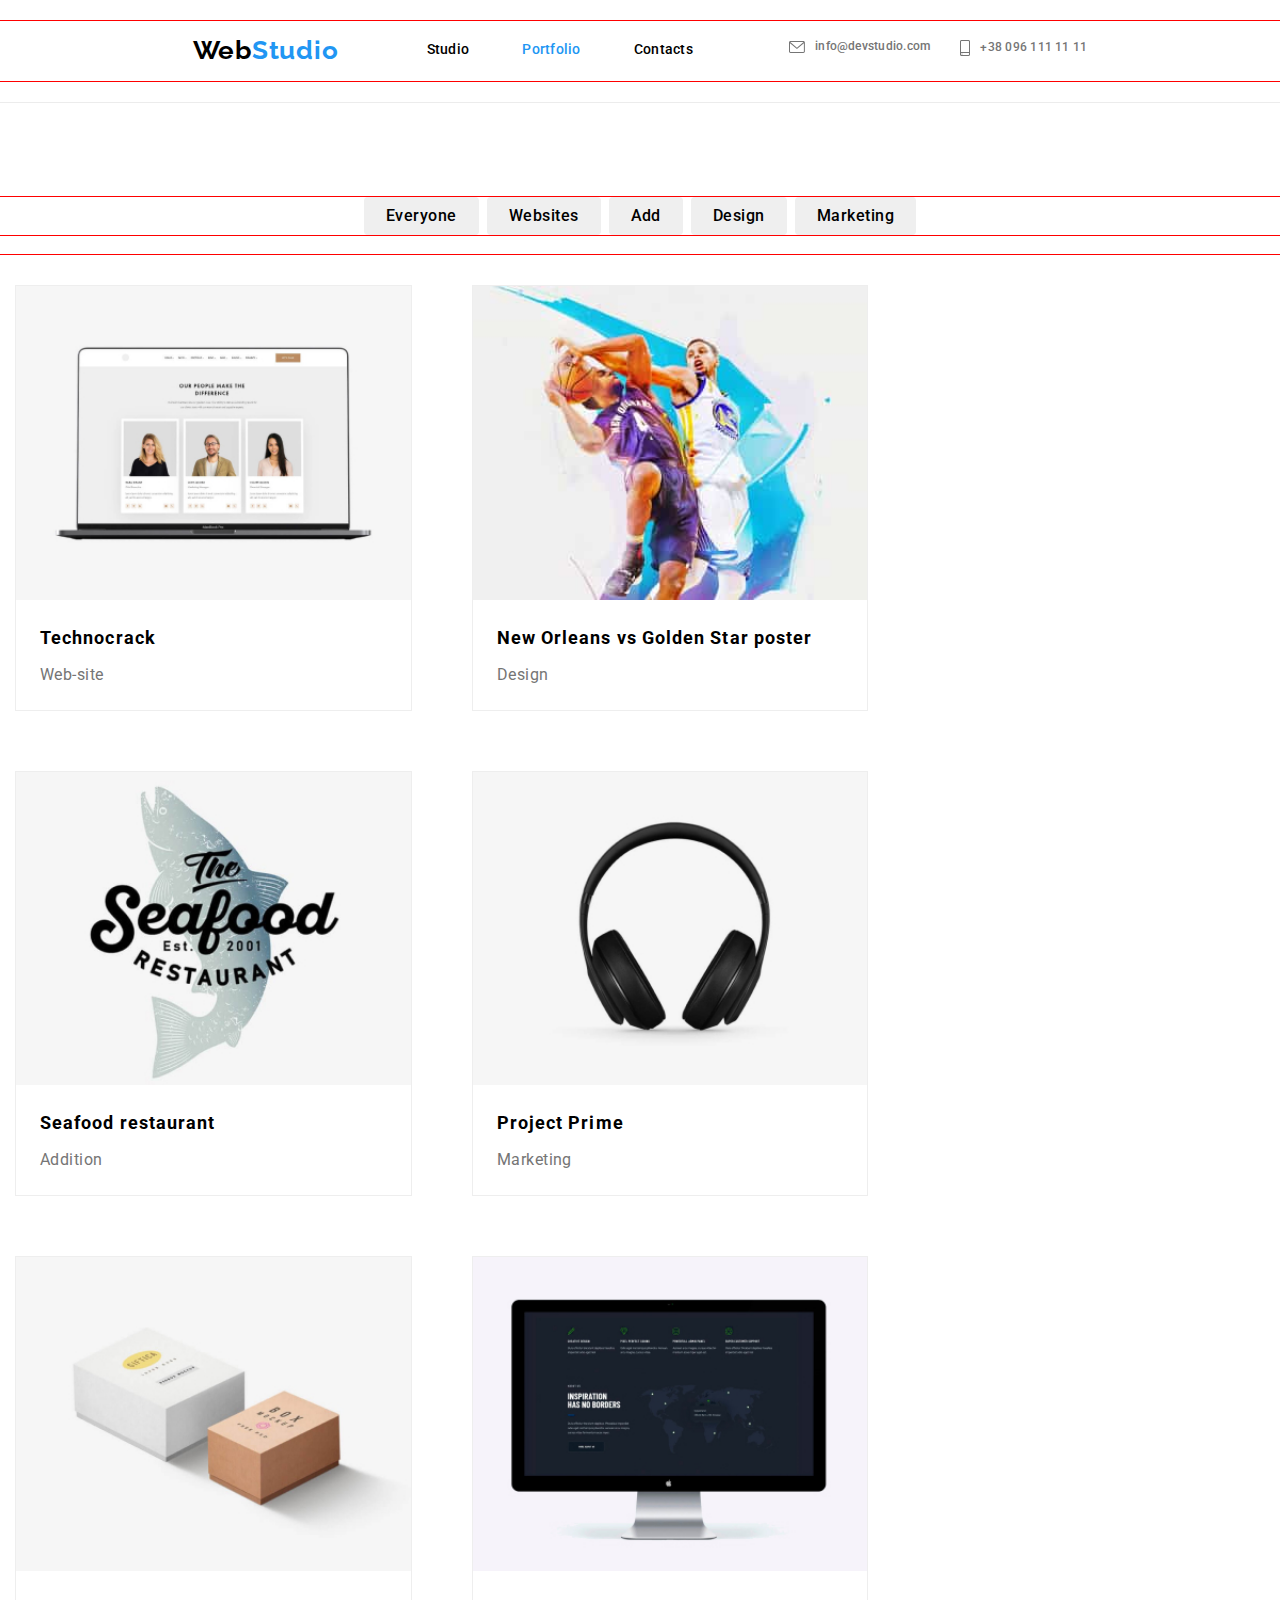
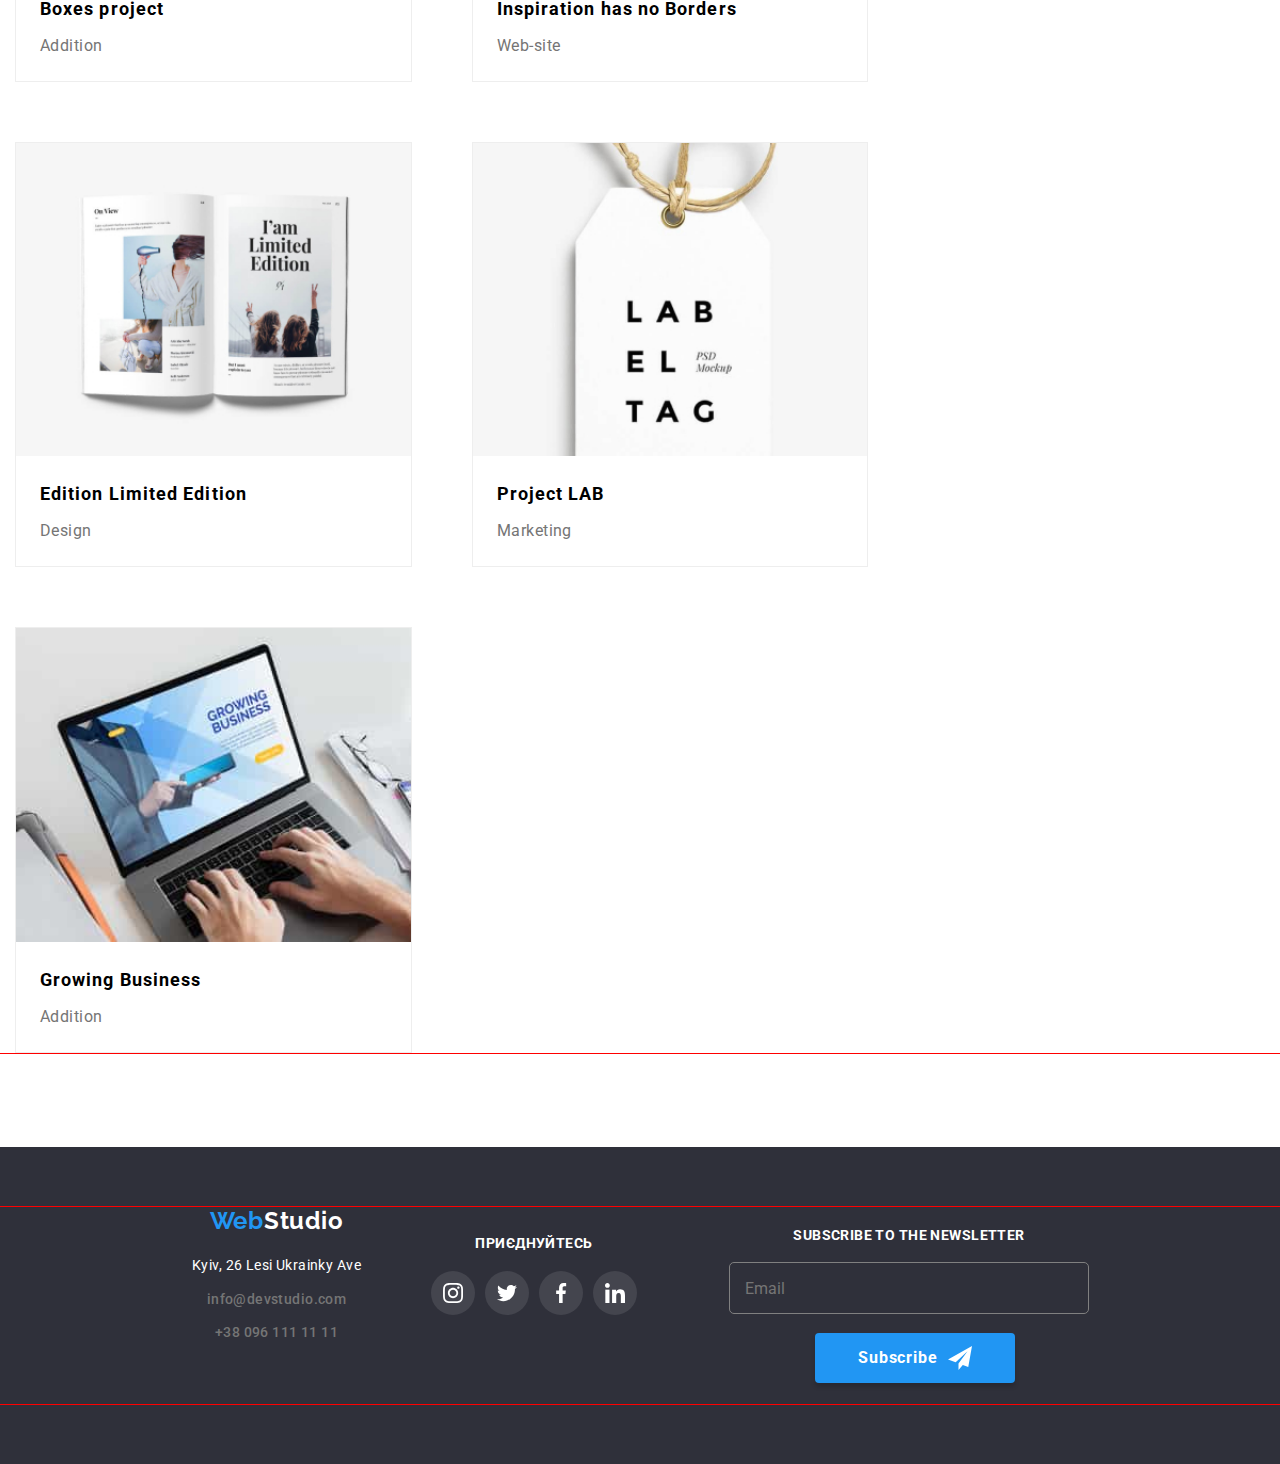
==== commit 5a3d9d83: "wqd" ====
--- a/portfolio.html
+++ b/portfolio.html
@@ -28,9 +28,9 @@
                     <span class="toggle__btn"></span>
                 </label>
                 <ul class="header__nav__list">
-                    <li class="header__nav__item"><a class="header__nav__link current" href="./index.html">Studio</a>
-                    </li>
-                    <li class="header__nav__item"><a class="header__nav__link" href="./portfolio.html">Portfolio</a>
+                    <li class="header__nav__item"><a class="header__nav__link" href="./index.html">Studio</a>
+                    </li>
+                    <li class="header__nav__item"><a class="header__nav__link current" href="./portfolio.html">Portfolio</a>
                     </li>
                     <li class="header__nav__item"><a class="header__nav__link" href="#">Contacts</a></li>
                 </ul>
--- a/css/main.min.css
+++ b/css/main.min.css
@@ -1 +1 @@
-.backdrop .close__button,.works__text,.works__list,.team__svg__link,.team__svg__list,.team__list,.hero__title,.clients__link,.clients__list,.footer__send__button,.footer__form__list,.footer__svg__link,.footer__svg__list,.footer__info{display:flex;align-items:center;justify-content:center}body{font-family:"Roboto",sans-serif}.container{width:100%;padding:0 15px;outline:solid red 1px}@media screen and (min-width: 480px){.container{width:480px}}@media screen and (min-width: 768px){.container{width:768px}}@media screen and (min-width: 1200px){.container{width:100%}.section{margin-bottom:94px}}*,*::after,*::before{margin:0;padding:0;border:none;box-sizing:border-box}h1,h2,h3,h4,h5,h6,p{margin:0}p:last-child{margin-bottom:0}ul{margin:0;padding:0;list-style:none}a{color:currentColor;text-decoration:none}button{cursor:pointer}img{display:block;max-width:100%;height:auto}.footer{background-color:#2f303a;padding-top:60px;padding-bottom:60px}.footer__info{flex-direction:column;margin-bottom:60px}.footer__logo{color:#2196f3;font-family:"Raleway";font-size:24px;font-weight:700;letter-spacing:.72px;margin-bottom:20px}.footer__logo--colored{color:#fff}.footer__adress{color:#fff;font-size:14px;font-weight:400;line-height:171%;letter-spacing:.42px;margin-bottom:9px}.footer__link{color:#757575;font-size:14px;font-weight:500;line-height:24px;letter-spacing:.42px}.footer__link:not(:last-child){margin-bottom:9px}.footer__buttons{margin-bottom:60px}.footer__title{color:#fff;font-size:14px;font-weight:700;letter-spacing:.42px;text-transform:uppercase;text-align:center;margin-bottom:20px}.footer__svg__list{gap:10px}.footer__svg__link{width:44px;height:44px;background:rgba(255,255,255,.1);border-radius:50%}.footer__svg{width:20px;height:20px;fill:#fff}.footer__svg__link:hover,.footer__svg__link:focus{background-color:#2196f3;transition:background-color 250ms cubic-bezier(0.4, 0, 0.2, 1)}.footer__form__list{flex-direction:column;gap:20px}.footer__input{color:#fff;padding-left:15px;padding-bottom:15px;padding-top:15px;width:358px;height:50px;background-color:#2f303a;outline:1px solid gray;border-radius:4px}.footer__send__button{color:#fff;text-align:center;font-family:"Roboto",sans-serif;font-size:16px;font-weight:700;line-height:187.5%;letter-spacing:.96px;border-radius:4px;background:#2196f3;box-shadow:0px 4px 4px 0px rgba(0,0,0,.15);width:200px;padding:10px 28px;gap:10px;margin-left:12px}.footer__send__svg{width:24px;height:24px;fill:#fff}@media screen and (min-width: 768px){.footer{background-color:#2f303a;padding-top:60px;padding-bottom:60px;text-align:center}.footer .container{display:flex;justify-content:center;align-items:center;flex-wrap:wrap}.footer__info{flex-direction:column;margin-bottom:60px;margin-right:165px}.footer__logo{color:#2196f3;font-family:"Raleway";font-size:24px;font-weight:700;letter-spacing:.72px;margin-bottom:20px}.footer__logo--colored{color:#fff}.footer__adress{color:#fff;font-size:14px;font-weight:400;line-height:171%;letter-spacing:.42px;margin-bottom:9px}.footer__link{color:#757575;font-size:14px;font-weight:500;line-height:24px;letter-spacing:.42px}.footer__link:not(:last-child){margin-bottom:9px}.footer__title{color:#fff;font-size:14px;font-weight:700;letter-spacing:.42px;text-transform:uppercase;text-align:center;margin-bottom:20px}.footer__svg__list{gap:10px}.footer__svg__link{width:44px;height:44px;background:rgba(255,255,255,.1);border-radius:50%}.footer__svg{width:20px;height:20px;fill:#fff}.footer__svg__link:hover,.footer__svg__link:focus{background-color:#2196f3;transition:background-color 250ms cubic-bezier(0.4, 0, 0.2, 1)}.footer__form__list{flex-direction:column;gap:20px}.footer__input{color:#fff;padding-left:15px;padding-bottom:15px;padding-top:15px;width:358px;height:50px;background-color:#2f303a;outline:1px solid gray;border-radius:4px}.footer__send__button{color:#fff;text-align:center;font-family:"Roboto",sans-serif;font-size:16px;font-weight:700;line-height:187.5%;letter-spacing:.96px;border-radius:4px;background:#2196f3;box-shadow:0px 4px 4px 0px rgba(0,0,0,.15);width:200px;padding:10px 28px;gap:10px;margin-left:12px}.footer__send__svg{width:24px;height:24px;fill:#fff}}.header{padding-top:10px;padding-bottom:10px;border-bottom:1px solid #ececec}.header .container{display:flex;align-items:center;justify-content:space-between}.header__logo{color:#2196f3;font-size:26px;font-family:Raleway;font-weight:700;letter-spacing:.78px}.header__logo--colored{color:#000}.header__nav__list{display:none}.header__contact__list{display:none}@media screen and (min-width: 768px){.mobile__menu{display:none}.header{padding-top:21px;padding-bottom:21px}.header .container{display:flex;align-items:center;justify-content:space-between}.header__logo{margin-right:88px}.header__nav{display:flex;color:#000;font-size:14px;font-weight:500;letter-spacing:.28px;margin-right:96px}.header__nav__list{display:flex;align-items:center;gap:50px}.header__nav__link{transition:color 250ms cubic-bezier(0.4, 0, 0.2, 1)}.header__nav__link:hover,.header__nav__link:focus{color:#2196f3}.header .current{color:#2196f3;padding-bottom:32px}.header .current::after{content:"";display:block;left:0;bottom:0;width:100%;height:4px;border-radius:2px;background-color:#2196f3}.header__contact__list{display:flex;flex-direction:column;gap:10px}.header__contact__link{display:flex;align-items:center;gap:10px;color:#757575;font-size:12px;font-weight:500;letter-spacing:.24px;transition:color 250ms cubic-bezier(0.4, 0, 0.2, 1)}.header__contact__link:hover,.header__contact__link:focus{color:#2196f3}.header__contact__icon{fill:#757575}.header__nav__link::after{content:"";display:block;width:100%;height:4px;background-color:#2196f3;border-radius:2px;margin-top:20px;transform:scale(0);transform-origin:center right;transition:transform 250ms cubic-bezier(0.4, 0, 0.2, 1),transform-origin 250ms cubic-bezier(0.4, 0, 0.2, 1)}.header__nav__link:hover::after{transform:scale(1);transform-origin:center right}}@media screen and (min-width: 1200px){.header{padding-top:21px;padding-bottom:21px}.header__logo{margin-right:93px}.header__nav{display:flex;color:#000;font-size:14px;font-weight:500;letter-spacing:.28px;margin-right:315px}.header__nav__list{display:flex;gap:50px}.header__nav__link{position:relative;transition:color 250ms cubic-bezier(0.4, 0, 0.2, 1)}.header__nav__link:hover,.header__nav__link:focus{color:#2196f3}.header .header__contact__item{margin-bottom:9px}.header__contact__icon{fill:#757575}.header__contact__list{display:block;gap:10px}.header__contact__link{display:flex;align-items:center;gap:10px;color:#757575;font-size:12px;font-weight:500;letter-spacing:.24px;transition:color 250ms cubic-bezier(0.4, 0, 0.2, 1)}.header__contact__link:hover,.header__contact__link:focus{color:#2196f3}.header .current{color:#2196f3;padding-bottom:32px}.header .current:after{content:"";display:block;padding:auto;left:0;bottom:0}.header__nav__item{padding-top:20px}.header__nav__link::after{content:"";display:block;width:100%;height:4px;background-color:#2196f3;border-radius:2px;margin-top:20px;transform:scale(0);transform-origin:center right;transition:transform 250ms cubic-bezier(0.4, 0, 0.2, 1),transform-origin 250ms cubic-bezier(0.4, 0, 0.2, 1)}.header__nav__link:hover::after{transform:scale(1);transform-origin:center right}.hover::after{content:"";display:block;height:4px;width:100%;border-radius:2px;background:#2196f3;margin-top:28px}}.burger__input[type=checkbox],.burger__label{display:none}@media screen and (max-width: 767px){.burger__label{display:block;height:30px;width:30px;margin-left:auto;position:relative}.burger__label:hover{cursor:pointer;color:#2196f3}.burger__label span{top:15px}.burger__label span,.burger__label span::before,.burger__label span::after{content:"";display:block;width:25px;height:2px;background:#333;position:absolute;z-index:10;right:0;transition:.3s}.burger__label span::before{top:-8px}.burger__label span::after{top:8px}.burger__input[type=checkbox]:checked~.burger__label span{transform:rotate(-45deg)}.burger__input[type=checkbox]:checked~.burger__label span::before{top:0;transform:rotate(0)}.burger__input[type=checkbox]:checked~.burger__label span::after{top:0;transform:rotate(90deg)}.burger__input[type=checkbox]:checked~.mobile__menu{opacity:1;visibility:visible;pointer-events:auto;transform:translateX(0)}.mobile__menu{position:fixed;top:0;left:0;z-index:5;width:100vw;height:100vh;padding:48px 40px;background:#fff;transform:translateX(100%);transition:transform 250ms cubic-bezier(0.4, 0, 0.2, 1);overflow:hidden;overflow:0;visibility:hidden;display:flex;flex-direction:column;justify-content:space-between}.mobile__nav__item:not(:last-child){margin-bottom:32px}.mobile__nav__link{font-size:40px;font-weight:500;letter-spacing:.8px}.mobile__contact__item:not(:last-child){margin-bottom:32px}.mobile__contact__tel-link{color:#2196f3;font-size:34px;font-weight:500;letter-spacing:.68px}.mobile__contact__email-link{width:28px;color:#757575;font-family:"Roboto";font-size:24px;font-style:normal;font-weight:500;line-height:normal;letter-spacing:.48px}.mobile__social-list{display:flex;gap:10px;align-items:center;margin-top:64px}.mobile__social-item:not(:last-child){border-right:1px solid rgba(33,33,33,.2);padding-right:10px}.mobile__social-link{color:#2196f3;font-family:"Roboto";font-size:18px;font-weight:500;line-height:122.222%;letter-spacing:.36px}}.clients__text{color:#212121;font-size:36px;font-weight:700;line-height:42px;letter-spacing:3%;text-align:center;margin-top:92px}.clients__list{flex-wrap:wrap;gap:30px;margin-bottom:94px;margin-top:50px}.clients__link{width:210px;height:92px;outline:1px solid #afb1b8;border-radius:4px;fill:#afb1b8;transition:background-color 250ms cubic-bezier(0.4, 0, 0.2, 1),color 250ms cubic-bezier(0.4, 0, 0.2, 1)}.clients__svg{width:106px;height:60px;fill:#afb1b8}.clients__link:hover,.clients__link:focus{outline:1px solid #2196f3}.clients__link:hover .clients__svg,.clients__link:focus .clients__svg{fill:#2196f3;transition:fill 250ms cubic-bezier(0.4, 0, 0.2, 1)}.hero{display:flex;font-weight:400px;height:600px;align-items:center;background-image:linear-gradient(to right, rgba(47, 48, 58, 0.4), rgba(47, 48, 58, 0.4)),url("../images/Img.jpg");background-position:center;background-size:cover;background-repeat:no-repeat;text-align:center}.hero__title{color:#fff;font-size:44px;font-weight:900;line-height:136.364%;letter-spacing:2.64px;text-transform:uppercase;margin-bottom:40px}.hero__button{color:#fff;font-size:16px;font-weight:700;line-height:187.5%;letter-spacing:.96px;padding:10px 32px;border-radius:4px;background:#2196f3;box-shadow:0px 4px 4px 0px rgba(0,0,0,.15);transition:background-color 250ms cubic-bezier(0.4, 0, 0.2, 1),color 250ms cubic-bezier(0.4, 0, 0.2, 1)}.hero__button:hover{background:#002b4e}@media screen and (max-width: 768px){.hero{height:400px}.hero__title{font-size:26px;letter-spacing:1.56px}}.information{margin-top:94px}.information__list{display:flex;flex-direction:column;gap:30px}.information__item::before{content:"";display:block;border-radius:4px;background:#f5f4fa;width:450px;height:120px;text-align:center}.information__item:nth-child(1):before{background-image:url("../images/icons/antena.svg");background-repeat:no-repeat;background-position:center;margin-bottom:30px}.information__item:nth-child(2):before{background-image:url("../images/icons/clock.svg");background-repeat:no-repeat;background-position:center;margin-bottom:30px}.information__item:nth-child(3):before{background-image:url("../images/icons/diagram.svg");background-repeat:no-repeat;background-position:center;margin-bottom:30px}.information__item:nth-child(4):before{background-image:url("../images/icons/astronaut.svg");background-repeat:no-repeat;background-position:center;margin-bottom:30px}.information__title{color:#000;font-size:14px;font-weight:700;letter-spacing:.42px;text-transform:uppercase;margin-bottom:10px}.information__text{color:#757575;font-size:14px;font-weight:400;line-height:171.429%;letter-spacing:.42px}@media screen and (min-width: 768px){.information{margin-top:94px}.information__list{flex-direction:row;flex-wrap:wrap}.information__item::before{content:"";display:block;border-radius:4px;background:#f5f4fa;width:354px;height:120px}.information__item:nth-child(1):before{background-image:url("../images/icons/antena.svg");background-repeat:no-repeat;background-position:center;margin-bottom:30px}.information__item:nth-child(2):before{background-image:url("../images/icons/clock.svg");background-repeat:no-repeat;background-position:center;margin-bottom:30px}.information__item:nth-child(3):before{background-image:url("../images/icons/diagram.svg");background-repeat:no-repeat;background-position:center;margin-bottom:30px}.information__item:nth-child(4):before{background-image:url("../images/icons/astronaut.svg");background-repeat:no-repeat;background-position:center;margin-bottom:30px}.information__text{width:354px}}.team{background:#f5f4fa;padding-top:94px;padding-bottom:94px}.team__subtitle{color:#000;text-align:center;font-size:36px;font-weight:700;letter-spacing:1.08px;margin-bottom:50px}.team__list{flex-wrap:wrap;gap:30px}.team__item{border-radius:0px 0px 4px 4px;background-color:#fff;box-shadow:1px 4px 4px 0px rgba(0,0,0,.25);-webkit-box-shadow:1px 4px 4px 0px rgba(0,0,0,.25);-moz-box-shadow:1px 4px 4px 0px rgba(0,0,0,.25)}.team__name{color:#000;font-size:16px;font-weight:500;letter-spacing:.48px;text-align:center;margin-bottom:10px;margin-top:30px}.team__text{text-align:center;font-size:16px;color:#757575;margin-bottom:30px;letter-spacing:.48px}.team__svg__list{gap:10px;margin-right:44px;margin-left:44px;margin-bottom:42px}.team__svg__link{width:44px;height:44px;fill:#afb1b8;border-radius:50%;transition:background-color 250ms cubic-bezier(0.4, 0, 0.2, 1),color 250ms cubic-bezier(0.4, 0, 0.2, 1)}.team__svg{width:20px;height:20px;fill:#afb1b8}.team__svg__link:hover,.team__svg__link:focus{background-color:#2196f3}.team__svg__link:hover .team__svg,.team__svg__link:focus .team__svg{fill:#fff;transition:fill 250ms cubic-bezier(0.4, 0, 0.2, 1)}@media screen and (min-width: 768px){.team{background:#f5f4fa;padding-top:94px;padding-bottom:94px}.team__subtitle{color:#000;text-align:center;font-size:36px;font-weight:700;letter-spacing:1.08px;margin-bottom:50px}.team__list{flex-wrap:wrap}.team__item{width:354px}.team__name{color:#000;font-size:16px;font-weight:500;letter-spacing:.48px;text-align:center;margin-bottom:10px;margin-top:30px}.team__text{text-align:center;font-size:16px;color:#757575;margin-bottom:30px;letter-spacing:.48px}.team__svg__list{gap:10px;margin-right:44px;margin-left:44px;margin-bottom:42px}.team__svg__link{width:44px;height:44px;fill:#afb1b8;border-radius:50%;transition:background-color 250ms cubic-bezier(0.4, 0, 0.2, 1),color 250ms cubic-bezier(0.4, 0, 0.2, 1)}.team__svg{width:20px;height:20px;fill:#afb1b8}.team__svg__link:hover,.team__svg__link:focus{background-color:#2196f3}.team__svg__link:hover .team__svg,.team__svg__link:focus .team__svg{fill:#fff;transition:fill 250ms cubic-bezier(0.4, 0, 0.2, 1)}}.works{margin-bottom:94px}.works__subtitle{color:#000;text-align:center;font-size:36px;font-weight:700;letter-spacing:1.08px;margin-top:109px;margin-bottom:50px}.works__list{gap:30px}.works__item{position:relative}.works__text{position:absolute;bottom:0;width:100%;height:70px;color:#fff;background:rgba(47,48,58,.8);color:#fff;font-size:14px;font-weight:700;line-height:16px;letter-spacing:3%;text-align:center;text-transform:uppercase}.backdrop{position:fixed;top:0;left:0;width:100%;height:100%;background-color:rgba(0,0,0,.5);opacity:1;transition:opacity 250ms cubic-bezier(0.4, 0, 0.2, 1)}.backdrop.is-hidden{opacity:0;pointer-events:none;visibility:hidden}.backdrop.is-hidden .modal{transform:translate(-50%, -50%) scale(0)}.backdrop .no-scroll{overflow:hidden}.backdrop .modal{position:absolute;top:50%;left:50%;min-width:528px;min-height:581px;transform:translate(-50%, -50%) scale(1);transition:transform 250ms cubic-bezier(0.4, 0, 0.2, 1);border-radius:4px;background:#fff;box-shadow:0px 1px 3px 0px rgba(0,0,0,.12),0px 1px 1px 0px rgba(0,0,0,.14),0px 2px 1px 0px rgba(0,0,0,.2);padding:40px}.backdrop .close__button{position:absolute;right:8px;top:8px;width:30px;height:30px;border-radius:50%;background-color:rgba(0,0,0,0);cursor:pointer;border:1px solid rgba(0,0,0,.1)}.backdrop .close__button__icon{width:18px;height:18px;fill:#000;transition:fill 250ms cubic-bezier(0.4, 0, 0.2, 1)}.backdrop .close__button__icon:hover,.backdrop .close__button__icon:focus{fill:#2196f3}.backdrop .form{display:flex;flex-direction:column;gap:10px}.backdrop .form__title{color:#212121;text-align:center;font-family:"Roboto",sans-serif;font-size:20px;font-weight:700;letter-spacing:.6px;margin-bottom:12px}.backdrop .form__label{color:#757575;font-family:"Roboto",sans-serif;font-size:12px;font-weight:400;letter-spacing:.12px;margin-bottom:4px}.backdrop .form .modal__input__thumb{position:relative}.backdrop .form__input{width:100%;padding:12px 42px;border-radius:4px;border:1px solid rgba(33,33,33,.2);cursor:pointer;box-sizing:border-box;transition:border 250ms cubic-bezier(0.4, 0, 0.2, 1)}.backdrop .form__input:hover,.backdrop .form__input:focus{border:1px solid #2196f3;outline:none}.backdrop .form__input:focus+.backdrop .form__input-icon{fill:#2196f3}.backdrop .form__input-icon{position:absolute;left:12px;top:50%;width:18px;height:18px;transform:translateY(-50%)}.backdrop .form .comment{display:flex;flex-direction:column;gap:4px}.backdrop .form__input-comment:focus{outline:none}.backdrop .form__input-comment:focus,.backdrop .form__input-comment:hover{border-radius:4px;border:1px solid #2196f3}.backdrop .form__label-comment{color:#757575;font-family:"Roboto",sans-serif;font-size:12px;font-style:normal;font-weight:400;line-height:normal;letter-spacing:.12px}.backdrop .form__input-comment{margin-bottom:20px;width:448px;height:120px;color:rgba(117,117,117,.5);font-family:"Roboto",sans-serif;font-size:12px;font-weight:400;letter-spacing:.12px;padding-top:12px;padding-left:16px;border-radius:4px;border:1px solid rgba(33,33,33,.2);resize:none;transition:border 250ms cubic-bezier(0.4, 0, 0.2, 1)}.backdrop .form__input-confirmation:focus{outline:none}.backdrop .form__input-confirmation{width:16px;height:15px}.backdrop .form__label-confirmation{color:#757575;font-family:"Roboto",sans-serif;font-size:14px;font-weight:400;line-height:171.429%;letter-spacing:.42px}.backdrop .form__label-confirm__link{color:#2196f3;text-decoration:underline}.backdrop .form__confirm{gap:5px;display:flex;align-items:center;margin-bottom:30px}.backdrop .form__button{width:200px;height:50px;border-radius:4px;background:#2196f3;box-shadow:0px 4px 4px 0px rgba(0,0,0,.15);color:#fff;text-align:center;font-family:"Roboto",sans-serif;font-size:16px;font-weight:700;line-height:187.5%;letter-spacing:.96px;margin:0 auto;display:block}.project-buttons{margin-top:60px;margin-bottom:40px}.project-buttons__list{display:flex;gap:8px;width:326px;flex-wrap:wrap}.project-buttons__button{color:#000;font-family:"Roboto",sans-serif;font-size:16px;font-weight:500;line-height:162%;letter-spacing:.48px;padding:6px 22px;border-radius:4px;transition:background-color 250ms cubic-bezier(0.4, 0, 0.2, 1),color 250ms cubic-bezier(0.4, 0, 0.2, 1)}.project-buttons__button:hover,.project-buttons__button:focus{color:#fff;background-color:#2196f3;box-shadow:0 2px 2px 0 rgba(33,8,8,.12),0 1px 2px 0 rgba(0,0,0,.08),0 3px 1px 0 rgba(0,0,0,.1)}@media screen and (min-width: 768px){.project-buttons{margin-bottom:30px}.project-buttons__list{width:100%;justify-content:center}}@media screen and (min-width: 1200px){.project-buttons{margin-top:94px;margin-bottom:50px}}.projects__list{display:flex;flex-direction:column;gap:30px}.projects__item{border:1px solid #eee;transition:box-shadow 250ms cubic-bezier(0.4, 0, 0.2, 1)}.projects__item:hover,.projects__item:focus{box-shadow:0px 1px 1px 0px rgba(0,0,0,.12),0px 4px 4px 0px rgba(0,0,0,.06),1px 4px 6px 0px rgba(0,0,0,.16)}.projects__img__thumb{position:relative;overflow:hidden}.projects__img__thumb:hover .projects__overlay{transform:translateY(0%)}.projects__img{width:100%}.projects__overlay{position:absolute;top:0;left:0;width:100%;height:100%;background-color:rgba(33,150,243,.9);padding:77px 24px;transform:translateY(101%);transition:transform 250ms cubic-bezier(0.4, 0, 0.2, 1)}.projects__item:hover .projects__overlay{transform:translateY(0)}.projects__overlay__text{color:#fff;font-size:18px;font-weight:400;line-height:155%;letter-spacing:.54px}.projects__content{padding:20px 24px}.projects__title{color:#000;font-size:18px;font-weight:700;line-height:200%;letter-spacing:1.08px;margin-bottom:4px}.projects__text{color:#757575;font-size:16px;font-weight:400;line-height:187%;letter-spacing:.48px}@media screen and (min-width: 768px){.projects__list{flex-direction:row;flex-wrap:wrap}.projects__item{width:352px}.projects__img__thumb{position:relative;overflow:hidden}.projects__img__thumb:hover .projects__overlay{transform:translateY(0%)}.projects__overlay{position:absolute;top:0;left:0;width:100%;height:100%;background-color:rgba(33,150,243,.9);padding:63px 24px;transform:translateY(101%);transition:transform 250ms cubic-bezier(0.4, 0, 0.2, 1)}.projects__item:hover .projects__overlay{transform:translateY(0)}.projects__overlay__text{padding:49px 24px;color:#fff;font-size:18px;font-weight:400;line-height:155%;letter-spacing:.54px}.projects__content{padding:20px 24px}.projects__title{color:#000;font-size:18px;font-weight:700;line-height:200%;letter-spacing:1.08px;margin-bottom:4px}.projects__text{color:#757575;font-size:16px;font-weight:400;line-height:187%;letter-spacing:.48px}}@media screen and (min-width: 1200px){.projects__list{display:flex;flex-wrap:wrap;margin-left:-30px;margin-top:-30px;margin-bottom:94px}.projects__item{flex-basis:calc((100% - 90px)/3);margin-left:30px;margin-top:30px;border:1px solid #eee;transition:box-shadow 250ms cubic-bezier(0.4, 0, 0.2, 1)}.projects__item:hover{box-shadow:0px 1px 1px 0px rgba(0,0,0,.12),0px 4px 4px 0px rgba(0,0,0,.06),1px 4px 6px 0px rgba(0,0,0,.16)}.projects__img__thumb{position:relative;overflow:hidden}.projects__overlay{position:absolute;top:0;left:0;width:100%;height:100%;background-color:rgba(33,150,243,.9);padding:63px 24px;transform:translateY(101%);transition:transform 250ms cubic-bezier(0.4, 0, 0.2, 1)}.projects__item:hover .projects__overlay{transform:translateY(0)}.projects__overlay__text{color:#fff;font-size:18px;font-weight:400;line-height:155%;letter-spacing:.54px}.projects__content{padding:20px 24px}.projects__title{color:#000;font-size:18px;font-weight:700;line-height:200%;letter-spacing:1.08px;margin-bottom:4px}.projects__text{color:#757575;font-size:16px;font-weight:400;line-height:187.5%;letter-spacing:.48px}}/*# sourceMappingURL=main.min.css.map */+body{font-family:"Roboto",sans-serif}.container{width:100%;padding:0 15px;outline:solid red 1px}@media screen and (min-width: 480px){.container{width:480px}}@media screen and (min-width: 768px){.container{width:768px}}@media screen and (min-width: 1200px){.container{width:100%;align-items:center}.section{margin-bottom:94px}}*,*::after,*::before{margin:0;padding:0;border:none;box-sizing:border-box}h1,h2,h3,h4,h5,h6,p{margin:0}p:last-child{margin-bottom:0}ul{margin:0;padding:0;list-style:none}a{color:currentColor;text-decoration:none}button{cursor:pointer}img{display:block;max-width:100%;height:auto}.footer{background-color:#2f303a;padding-top:60px;padding-bottom:60px}.footer__info{display:flex;justify-content:center;align-items:center;flex-direction:column;margin-bottom:60px}.footer__logo{color:#2196f3;font-family:"Raleway";font-size:24px;font-weight:700;letter-spacing:.72px;margin-bottom:20px}.footer__logo--colored{color:#fff}.footer__adress{color:#fff;font-size:14px;font-weight:400;line-height:171%;letter-spacing:.42px;margin-bottom:9px}.footer__link{color:#757575;font-size:14px;font-weight:500;line-height:24px;letter-spacing:.42px}.footer__link:not(:last-child){margin-bottom:9px}.footer__buttons{margin-bottom:60px}.footer__title{color:#fff;font-size:14px;font-weight:700;letter-spacing:.42px;text-transform:uppercase;text-align:center;margin-bottom:20px}.footer__svg__list{display:flex;justify-content:center;align-items:center;gap:10px}.footer__svg__link{display:flex;justify-content:center;align-items:center;width:44px;height:44px;background:rgba(255,255,255,.1);border-radius:50%}.footer__svg{width:20px;height:20px;fill:#fff}.footer__svg__link:hover,.footer__svg__link:focus{background-color:#2196f3;transition:background-color 250ms cubic-bezier(0.4, 0, 0.2, 1)}.footer__form__list{display:flex;justify-content:center;align-items:center;flex-direction:column;gap:20px}.footer__input{color:#fff;padding-left:15px;padding-bottom:15px;padding-top:15px;width:358px;height:50px;background-color:#2f303a;outline:1px solid gray;border-radius:4px}.footer__send__button{color:#fff;text-align:center;font-family:"Roboto",sans-serif;font-size:16px;font-weight:700;line-height:187.5%;letter-spacing:.96px;border-radius:4px;background:#2196f3;box-shadow:0px 4px 4px 0px rgba(0,0,0,.15);width:200px;display:flex;justify-content:center;align-items:center;padding:10px 28px;gap:10px;margin-left:12px}.footer__send__svg{width:24px;height:24px;fill:#fff}@media screen and (min-width: 768px){.footer{text-align:center}.footer .container{display:flex;justify-content:center;align-items:center;flex-wrap:wrap}.footer__info{margin-right:165px}}@media screen and (min-width: 1200px){.footer{text-align:center}.footer__info{margin-right:70px}.footer__buttons{margin-right:93px}}.header{padding-top:16px;padding-bottom:16px;border-bottom:1px solid #ececec}.header .container{display:flex;align-items:center;justify-content:space-between}.header__logo{color:#2196f3;font-size:26px;font-family:Raleway;font-weight:700;letter-spacing:.78px}.header__logo--colored{color:#000}.header__nav__list{display:none}.header__contact__list{display:none}@media screen and (min-width: 768px){.mobile__menu{display:none}.header{padding-top:21px;padding-bottom:21px}.header .container{display:flex;align-items:center;justify-content:space-between}.header__logo{margin-right:88px}.header__nav{color:#000;font-size:14px;font-weight:500;letter-spacing:.28px;margin-right:96px;margin-top:27px}.header__nav__list{display:flex;gap:50px}.header__nav__link{transition:color 250ms cubic-bezier(0.4, 0, 0.2, 1)}.header__nav__link:hover,.header__nav__link:focus{color:#2196f3}.header .current{color:#2196f3;padding-bottom:32px}.header .current::after{content:"";display:block;left:0;bottom:0;width:100%;height:4px;border-radius:2px;background-color:#2196f3}.header__contact__list{display:flex;flex-direction:column;gap:10px}.header__contact__link{display:flex;align-items:center;gap:10px;color:#757575;font-size:12px;font-weight:500;letter-spacing:.24px;transition:color 250ms cubic-bezier(0.4, 0, 0.2, 1)}.header__contact__link:hover,.header__contact__link:focus{color:#2196f3}.header__contact__icon{fill:#757575}.header__nav__link::after{content:"";display:block;width:100%;height:4px;background-color:#2196f3;border-radius:2px;margin-top:20px;transform:scale(0);transform-origin:center right;transition:transform 250ms cubic-bezier(0.4, 0, 0.2, 1),transform-origin 250ms cubic-bezier(0.4, 0, 0.2, 1)}.header__nav__link:hover::after{transform:scale(1);transform-origin:center right}}@media screen and (min-width: 1200px){.header{padding-top:21px;padding-bottom:21px}.header .container{display:flex;align-items:center;justify-content:center}.header__nav{display:flex;margin-top:0px}.header__nav__list{gap:53px;justify-content:center}.header__contact__item{margin-bottom:9px}.header__contact__list{display:flex;flex-direction:row;gap:30px}.header__nav__item{padding-top:20px}.hover::after{content:"";display:block;height:4px;width:100%;border-radius:2px;background:#2196f3;margin-top:28px}}.burger__input[type=checkbox],.burger__label{display:none}@media screen and (max-width: 767px){.burger__label{display:block;height:30px;width:30px;margin-left:auto;position:relative}.burger__label:hover{cursor:pointer;color:#2196f3}.burger__label span{top:15px}.burger__label span,.burger__label span::before,.burger__label span::after{content:"";display:block;width:25px;height:2px;background:#333;position:absolute;z-index:10;right:0;transition:.3s}.burger__label span::before{top:-8px}.burger__label span::after{top:8px}.burger__input[type=checkbox]:checked~.burger__label span{transform:rotate(-45deg)}.burger__input[type=checkbox]:checked~.burger__label span::before{top:0;transform:rotate(0)}.burger__input[type=checkbox]:checked~.burger__label span::after{top:0;transform:rotate(90deg)}.burger__input[type=checkbox]:checked~.mobile__menu{opacity:1;visibility:visible;pointer-events:auto;transform:translateX(0)}.mobile__menu{display:flex;flex-direction:column;justify-content:space-between;position:fixed;top:0;left:0;z-index:5;width:100vw;height:100vh;padding:48px 40px;background:#fff;transform:translateX(100%);transition:transform 250ms cubic-bezier(0.4, 0, 0.2, 1);overflow:hidden;overflow:0;visibility:hidden}.mobile__nav__item:not(:last-child){margin-bottom:32px}.mobile__nav__link{font-size:40px;font-weight:500;letter-spacing:.8px}.mobile__contact__item:not(:last-child){margin-bottom:32px}.mobile__contact__tel-link{color:#2196f3;font-size:34px;font-weight:500;letter-spacing:.68px}.mobile__contact__email-link{width:28px;color:#757575;font-family:"Roboto";font-size:24px;font-style:normal;font-weight:500;line-height:normal;letter-spacing:.48px}.mobile__social-list{display:flex;gap:10px;align-items:center;margin-top:64px}.mobile__social-item:not(:last-child){border-right:1px solid rgba(33,33,33,.2);padding-right:10px}.mobile__social-link{color:#2196f3;font-family:"Roboto";font-size:18px;font-weight:500;line-height:122.222%;letter-spacing:.36px}}.clients__text{color:#212121;font-size:36px;font-weight:700;line-height:42px;letter-spacing:3%;text-align:center;margin-top:92px}.clients__list{display:flex;justify-content:center;align-items:center;flex-wrap:wrap;gap:30px;margin-bottom:94px;margin-top:50px}.clients__link{display:flex;justify-content:center;align-items:center;width:170px;height:92px;outline:1px solid #afb1b8;border-radius:4px;fill:#afb1b8;transition:background-color 250ms cubic-bezier(0.4, 0, 0.2, 1),color 250ms cubic-bezier(0.4, 0, 0.2, 1)}.clients__svg{width:106px;height:60px;fill:#afb1b8}.clients__link:hover,.clients__link:focus{outline:1px solid #2196f3}.clients__link:hover .clients__svg,.clients__link:focus .clients__svg{fill:#2196f3;transition:fill 250ms cubic-bezier(0.4, 0, 0.2, 1)}.hero{display:flex;font-weight:400px;height:600px;align-items:center;background-image:linear-gradient(to right, rgba(47, 48, 58, 0.4), rgba(47, 48, 58, 0.4)),url("../images/Img-people.jpg");background-position:center;background-size:cover;background-repeat:no-repeat;text-align:center}.hero__title{display:flex;justify-content:center;align-items:center;color:#fff;font-size:44px;font-weight:900;line-height:136.364%;letter-spacing:2.64px;text-transform:uppercase;margin-bottom:40px}.hero__button{color:#fff;font-size:16px;font-weight:700;line-height:187.5%;letter-spacing:.96px;padding:10px 32px;border-radius:4px;background:#2196f3;box-shadow:0px 4px 4px 0px rgba(0,0,0,.15);transition:background-color 250ms cubic-bezier(0.4, 0, 0.2, 1),color 250ms cubic-bezier(0.4, 0, 0.2, 1)}.hero__button:hover{background:#002b4e}.information{margin-top:94px}.information__list{display:flex;flex-direction:column;gap:30px}.information__item::before{content:"";display:block;border-radius:4px;background:#f5f4fa;width:450px;height:120px;text-align:center}.information__item:nth-child(1):before{background-image:url("../images/icons/antena.svg");background-repeat:no-repeat;background-position:center;margin-bottom:30px}.information__item:nth-child(2):before{background-image:url("../images/icons/clock.svg");background-repeat:no-repeat;background-position:center;margin-bottom:30px}.information__item:nth-child(3):before{background-image:url("../images/icons/diagram.svg");background-repeat:no-repeat;background-position:center;margin-bottom:30px}.information__item:nth-child(4):before{background-image:url("../images/icons/astronaut.svg");background-repeat:no-repeat;background-position:center;margin-bottom:30px}.information__title{text-align:center;color:#000;font-size:14px;font-weight:700;letter-spacing:.42px;text-transform:uppercase;margin-bottom:10px}.information__text{color:#757575;font-size:14px;font-weight:400;line-height:171.429%;letter-spacing:.42px}@media screen and (min-width: 768px){.information{margin-top:94px}.information__list{flex-direction:row;flex-wrap:wrap}.information__item::before{content:"";display:block;border-radius:4px;background:#f5f4fa;width:354px;height:120px}.information__item:nth-child(1):before{background-image:url("../images/icons/antena.svg");background-repeat:no-repeat;background-position:center;margin-bottom:30px}.information__item:nth-child(2):before{background-image:url("../images/icons/clock.svg");background-repeat:no-repeat;background-position:center;margin-bottom:30px}.information__item:nth-child(3):before{background-image:url("../images/icons/diagram.svg");background-repeat:no-repeat;background-position:center;margin-bottom:30px}.information__item:nth-child(4):before{background-image:url("../images/icons/astronaut.svg");background-repeat:no-repeat;background-position:center;margin-bottom:30px}.information__text{width:354px}}@media screen and (min-width: 1200px){.information{margin-top:94px}.information__list{display:flex;justify-content:center}.information__item::before{content:"";display:block;border-radius:4px;background:#f5f4fa;width:270px;height:120px}.information__item:nth-child(1):before{background-image:url("../images/icons/antena.svg");background-repeat:no-repeat;background-position:center;margin-bottom:30px}.information__item:nth-child(2):before{background-image:url("../images/icons/clock.svg");background-repeat:no-repeat;background-position:center;margin-bottom:30px}.information__item:nth-child(3):before{background-image:url("../images/icons/diagram.svg");background-repeat:no-repeat;background-position:center;margin-bottom:30px}.information__item:nth-child(4):before{background-image:url("../images/icons/astronaut.svg");background-repeat:no-repeat;background-position:center;margin-bottom:30px}.information__text{width:270px}}.team{background:#f5f4fa;padding-top:94px;padding-bottom:94px}.team__subtitle{color:#000;text-align:center;font-size:36px;font-weight:700;letter-spacing:1.08px;margin-bottom:50px}.team__list{display:flex;justify-content:center;align-items:center;flex-wrap:wrap;gap:30px}.team__item{border-radius:0px 0px 4px 4px;background-color:#fff;box-shadow:1px 4px 4px 0px rgba(0,0,0,.25);-webkit-box-shadow:1px 4px 4px 0px rgba(0,0,0,.25);-moz-box-shadow:1px 4px 4px 0px rgba(0,0,0,.25)}.team__name{color:#000;font-size:16px;font-weight:500;letter-spacing:.48px;text-align:center;margin-bottom:10px;margin-top:30px}.team__text{text-align:center;font-size:16px;color:#757575;margin-bottom:30px;letter-spacing:.48px}.team__svg__list{display:flex;justify-content:center;align-items:center;gap:10px;margin-right:44px;margin-left:44px;margin-bottom:42px}.team__svg__link{display:flex;justify-content:center;align-items:center;width:44px;height:44px;fill:#afb1b8;border-radius:50%;transition:background-color 250ms cubic-bezier(0.4, 0, 0.2, 1),color 250ms cubic-bezier(0.4, 0, 0.2, 1)}.team__svg{width:20px;height:20px;fill:#afb1b8}.team__svg__link:hover,.team__svg__link:focus{background-color:#2196f3}.team__svg__link:hover .team__svg,.team__svg__link:focus .team__svg{fill:#fff;transition:fill 250ms cubic-bezier(0.4, 0, 0.2, 1)}@media screen and (min-width: 768px){.team{background:#f5f4fa;padding-top:94px;padding-bottom:94px}.team__subtitle{color:#000;text-align:center;font-size:36px;font-weight:700;letter-spacing:1.08px;margin-bottom:50px}.team__list{flex-wrap:wrap}.team__item{width:354px}.team__name{color:#000;font-size:16px;font-weight:500;letter-spacing:.48px;text-align:center;margin-bottom:10px;margin-top:30px}.team__text{text-align:center;font-size:16px;color:#757575;margin-bottom:30px;letter-spacing:.48px}.team__svg__list{display:flex;justify-content:center;align-items:center;gap:10px;margin-right:44px;margin-left:44px;margin-bottom:42px}.team__svg__link{display:flex;justify-content:center;align-items:center;width:44px;height:44px;fill:#afb1b8;border-radius:50%;transition:background-color 250ms cubic-bezier(0.4, 0, 0.2, 1),color 250ms cubic-bezier(0.4, 0, 0.2, 1)}.team__svg{width:20px;height:20px;fill:#afb1b8}.team__svg__link:hover,.team__svg__link:focus{background-color:#2196f3}.team__svg__link:hover .team__svg,.team__svg__link:focus .team__svg{fill:#fff;transition:fill 250ms cubic-bezier(0.4, 0, 0.2, 1)}}@media screen and (min-width: 768px){.team{background:#f5f4fa;padding-top:94px;padding-bottom:94px}.team__subtitle{color:#000;text-align:center;font-size:36px;font-weight:700;letter-spacing:1.08px;margin-bottom:50px}.team__list{flex-wrap:wrap}.team__item{width:354px}.team__name{color:#000;font-size:16px;font-weight:500;letter-spacing:.48px;text-align:center;margin-bottom:10px;margin-top:30px}.team__text{text-align:center;font-size:16px;color:#757575;margin-bottom:30px;letter-spacing:.48px}.team__svg__list{display:flex;justify-content:center;align-items:center;gap:10px;margin-right:44px;margin-left:44px;margin-bottom:42px}.team__svg__link{display:flex;justify-content:center;align-items:center;width:44px;height:44px;fill:#afb1b8;border-radius:50%;transition:background-color 250ms cubic-bezier(0.4, 0, 0.2, 1),color 250ms cubic-bezier(0.4, 0, 0.2, 1)}.team__svg{width:20px;height:20px;fill:#afb1b8}.team__svg__link:hover,.team__svg__link:focus{background-color:#2196f3}.team__svg__link:hover .team__svg,.team__svg__link:focus .team__svg{fill:#fff;transition:fill 250ms cubic-bezier(0.4, 0, 0.2, 1)}}@media screen and (min-width: 1200px){.team__item{width:270px}}.works{display:none}@media screen and (min-width: 768px){.works{display:none}}@media screen and (min-width: 1200px){.works{display:block;margin-bottom:94px}.works__subtitle{color:#000;text-align:center;font-size:36px;font-weight:700;letter-spacing:1.08px;margin-top:109px;margin-bottom:50px}.works__list{display:flex;justify-content:center;align-items:center;gap:30px}.works__item{position:relative}.works__text{position:absolute;bottom:0;width:100%;height:70px;color:#fff;display:flex;justify-content:center;align-items:center;background:rgba(47,48,58,.8);color:#fff;font-size:14px;font-weight:700;line-height:16px;letter-spacing:3%;text-align:center;text-transform:uppercase}}.backdrop{position:fixed;top:0;left:0;width:100%;height:100%;background-color:rgba(0,0,0,.5);opacity:1;transition:opacity 250ms cubic-bezier(0.4, 0, 0.2, 1)}.backdrop.is-hidden{opacity:0;pointer-events:none;visibility:hidden}.backdrop.is-hidden .modal{transform:translate(-50%, -50%) scale(0)}.backdrop .no-scroll{overflow:hidden}.backdrop .modal{position:absolute;top:50%;left:50%;min-width:528px;min-height:581px;transform:translate(-50%, -50%) scale(1);transition:transform 250ms cubic-bezier(0.4, 0, 0.2, 1);border-radius:4px;background:#fff;box-shadow:0px 1px 3px 0px rgba(0,0,0,.12),0px 1px 1px 0px rgba(0,0,0,.14),0px 2px 1px 0px rgba(0,0,0,.2);padding:40px}.backdrop .close__button{position:absolute;right:8px;top:8px;width:30px;height:30px;border-radius:50%;display:flex;justify-content:center;align-items:center;background-color:rgba(0,0,0,0);cursor:pointer;border:1px solid rgba(0,0,0,.1)}.backdrop .close__button__icon{width:18px;height:18px;fill:#000;transition:fill 250ms cubic-bezier(0.4, 0, 0.2, 1)}.backdrop .close__button__icon:hover,.backdrop .close__button__icon:focus{fill:#2196f3}.backdrop .form{display:flex;flex-direction:column;gap:10px}.backdrop .form__title{color:#212121;text-align:center;font-family:"Roboto",sans-serif;font-size:20px;font-weight:700;letter-spacing:.6px;margin-bottom:12px}.backdrop .form__label{color:#757575;font-family:"Roboto",sans-serif;font-size:12px;font-weight:400;letter-spacing:.12px;margin-bottom:4px}.backdrop .form .modal__input__thumb{position:relative}.backdrop .form__input{width:100%;padding:12px 42px;border-radius:4px;border:1px solid rgba(33,33,33,.2);cursor:pointer;box-sizing:border-box;transition:border 250ms cubic-bezier(0.4, 0, 0.2, 1)}.backdrop .form__input:hover,.backdrop .form__input:focus{border:1px solid #2196f3;outline:none}.backdrop .form__input:focus+.backdrop .form__input-icon{fill:#2196f3}.backdrop .form__input-icon{position:absolute;left:12px;top:50%;width:18px;height:18px;transform:translateY(-50%)}.backdrop .form .comment{display:flex;flex-direction:column;gap:4px}.backdrop .form__input-comment:focus{outline:none}.backdrop .form__input-comment:focus,.backdrop .form__input-comment:hover{border-radius:4px;border:1px solid #2196f3}.backdrop .form__label-comment{color:#757575;font-family:"Roboto",sans-serif;font-size:12px;font-style:normal;font-weight:400;line-height:normal;letter-spacing:.12px}.backdrop .form__input-comment{margin-bottom:20px;width:448px;height:120px;color:rgba(117,117,117,.5);font-family:"Roboto",sans-serif;font-size:12px;font-weight:400;letter-spacing:.12px;padding-top:12px;padding-left:16px;border-radius:4px;border:1px solid rgba(33,33,33,.2);resize:none;transition:border 250ms cubic-bezier(0.4, 0, 0.2, 1)}.backdrop .form__input-confirmation:focus{outline:none}.backdrop .form__input-confirmation{width:16px;height:15px}.backdrop .form__label-confirmation{color:#757575;font-family:"Roboto",sans-serif;font-size:14px;font-weight:400;line-height:171.429%;letter-spacing:.42px}.backdrop .form__label-confirm__link{color:#2196f3;text-decoration:underline}.backdrop .form__confirm{gap:5px;display:flex;align-items:center;margin-bottom:30px}.backdrop .form__button{width:200px;height:50px;border-radius:4px;background:#2196f3;box-shadow:0px 4px 4px 0px rgba(0,0,0,.15);color:#fff;text-align:center;font-family:"Roboto",sans-serif;font-size:16px;font-weight:700;line-height:187.5%;letter-spacing:.96px;margin:0 auto;display:block}.project-buttons{margin-top:60px;margin-bottom:40px}.project-buttons__list{display:flex;gap:8px;width:326px;flex-wrap:wrap}.project-buttons__button{color:#000;font-family:"Roboto",sans-serif;font-size:16px;font-weight:500;line-height:162%;letter-spacing:.48px;padding:6px 22px;border-radius:4px;transition:background-color 250ms cubic-bezier(0.4, 0, 0.2, 1),color 250ms cubic-bezier(0.4, 0, 0.2, 1)}.project-buttons__button:hover,.project-buttons__button:focus{color:#fff;background-color:#2196f3;box-shadow:0 2px 2px 0 rgba(33,8,8,.12),0 1px 2px 0 rgba(0,0,0,.08),0 3px 1px 0 rgba(0,0,0,.1)}@media screen and (min-width: 768px){.project-buttons{margin-bottom:30px}.project-buttons__list{width:100%;justify-content:center}}@media screen and (min-width: 1200px){.project-buttons{margin-top:94px;margin-bottom:50px}}.projects__list{display:flex;flex-direction:column;gap:30px}.projects__item{border:1px solid #eee;transition:box-shadow 250ms cubic-bezier(0.4, 0, 0.2, 1)}.projects__item:hover,.projects__item:focus{box-shadow:0px 1px 1px 0px rgba(0,0,0,.12),0px 4px 4px 0px rgba(0,0,0,.06),1px 4px 6px 0px rgba(0,0,0,.16)}.projects__img__thumb{position:relative;overflow:hidden}.projects__img__thumb:hover .projects__overlay{transform:translateY(0%)}.projects__img{width:100%}.projects__overlay{position:absolute;top:0;left:0;width:100%;height:100%;background-color:rgba(33,150,243,.9);padding:77px 24px;transform:translateY(101%);transition:transform 250ms cubic-bezier(0.4, 0, 0.2, 1)}.projects__item:hover .projects__overlay{transform:translateY(0)}.projects__overlay__text{color:#fff;font-size:18px;font-weight:400;line-height:155%;letter-spacing:.54px}.projects__content{padding:20px 24px}.projects__title{color:#000;font-size:18px;font-weight:700;line-height:200%;letter-spacing:1.08px;margin-bottom:4px}.projects__text{color:#757575;font-size:16px;font-weight:400;line-height:187%;letter-spacing:.48px}@media screen and (min-width: 768px){.projects__list{flex-direction:row;flex-wrap:wrap}.projects__item{width:352px}.projects__img__thumb{position:relative;overflow:hidden}.projects__overlay__text{padding:49px 24px;color:#fff;font-size:18px;font-weight:400;line-height:155%;letter-spacing:.54px}.projects__text{color:#757575;font-size:16px;font-weight:400;line-height:187%;letter-spacing:.48px}}@media screen and (min-width: 1200px){.projects__list{display:flex;flex-wrap:wrap;margin-left:-30px;margin-top:-30px;margin-bottom:94px}.projects__item{flex-basis:calc((100% - 90px)/3);margin-left:30px;margin-top:30px;border:1px solid #eee;transition:box-shadow 250ms cubic-bezier(0.4, 0, 0.2, 1)}.projects__item:hover{box-shadow:0px 1px 1px 0px rgba(0,0,0,.12),0px 4px 4px 0px rgba(0,0,0,.06),1px 4px 6px 0px rgba(0,0,0,.16)}.projects__img__thumb{position:relative;overflow:hidden}.projects__overlay{position:absolute;top:0;left:0;width:100%;height:100%;background-color:rgba(33,150,243,.9);padding:63px 24px;transform:translateY(101%);transition:transform 250ms cubic-bezier(0.4, 0, 0.2, 1)}.projects__item:hover .projects__overlay{transform:translateY(0)}.projects__overlay__text{color:#fff;font-size:18px;font-weight:400;line-height:155%;letter-spacing:.54px}.projects__content{padding:20px 24px}.projects__title{color:#000;font-size:18px;font-weight:700;line-height:200%;letter-spacing:1.08px;margin-bottom:4px}.projects__text{color:#757575;font-size:16px;font-weight:400;line-height:187.5%;letter-spacing:.48px}}/*# sourceMappingURL=main.min.css.map */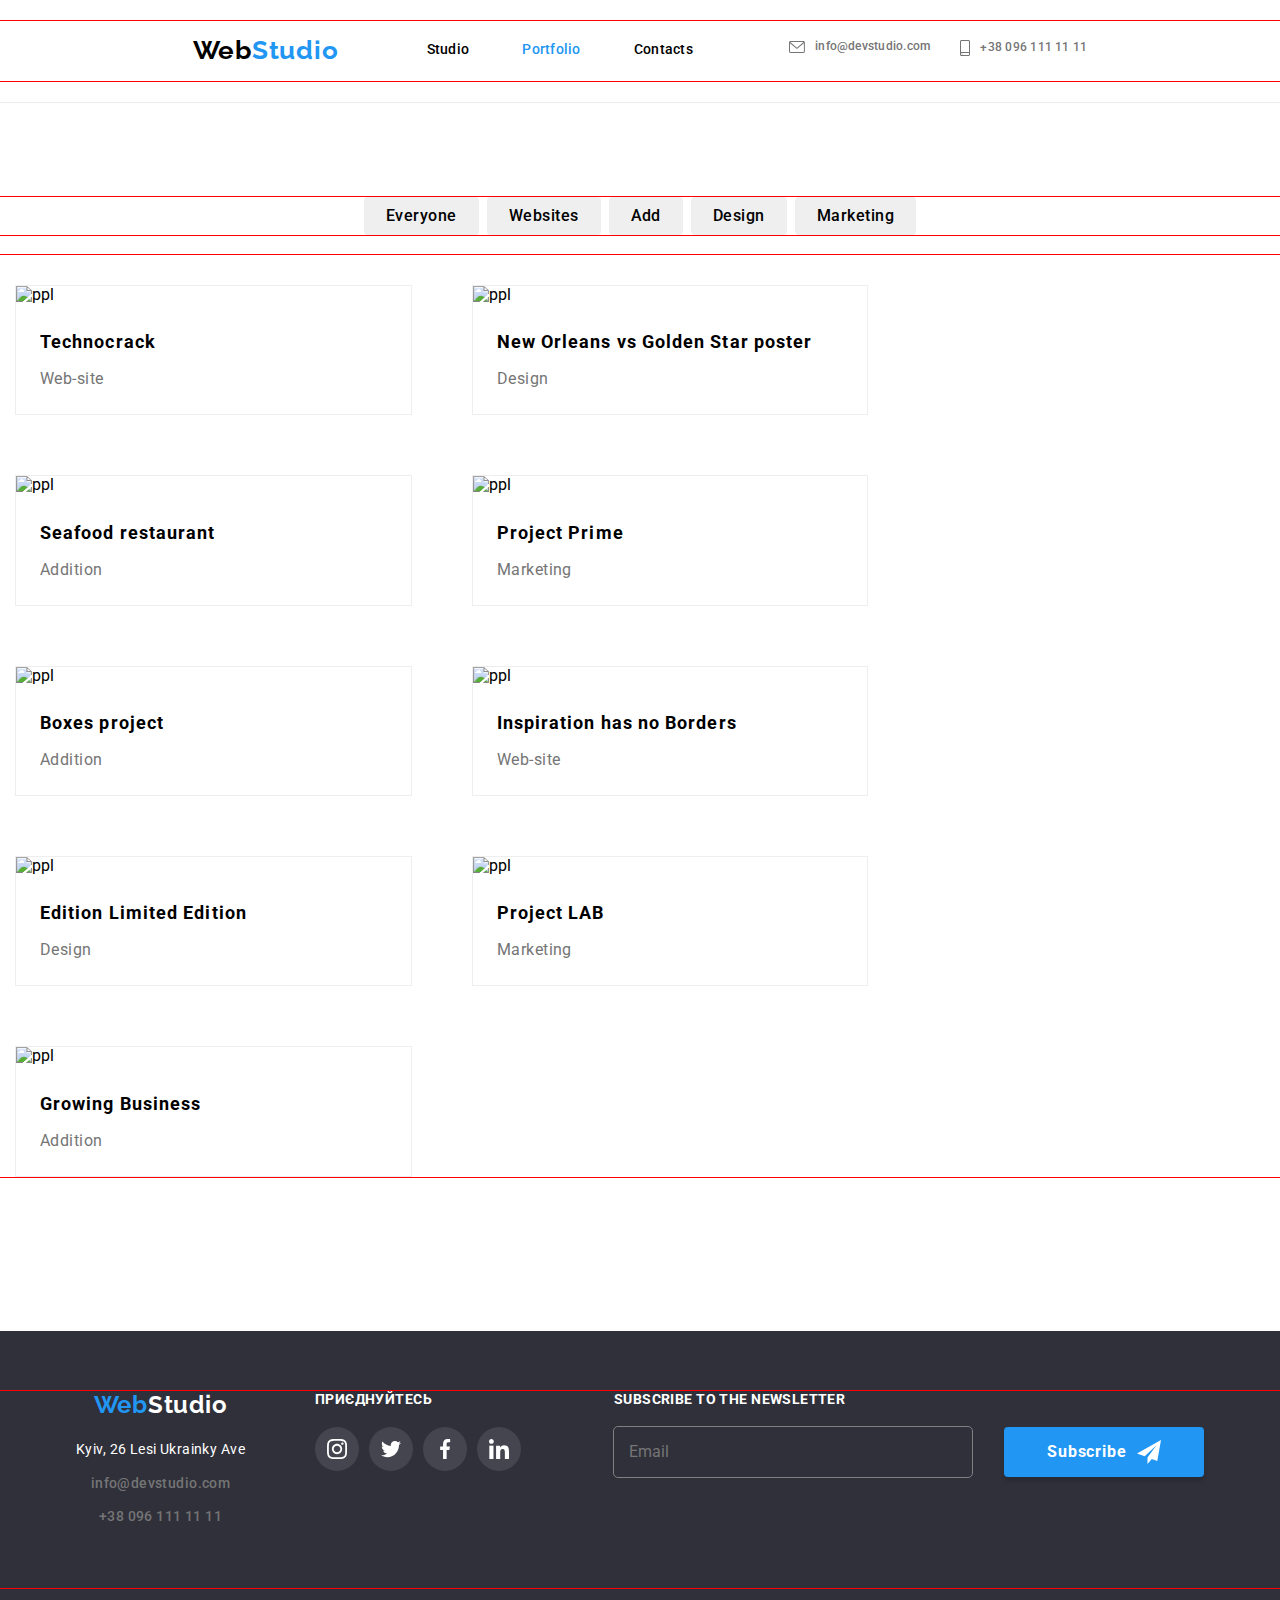
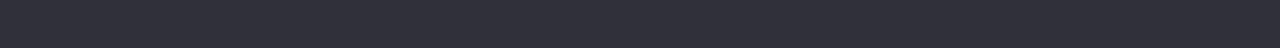
==== commit 3060720d: "huhughu" ====
--- a/portfolio.html
+++ b/portfolio.html
@@ -118,7 +118,12 @@
                 <ul class="projects__list">
                     <li class="projects__item">
                         <div class="projects__img__thumb">
-                            <img class="projects__img" src="./images/portfolio/img1.jpg" alt="">
+                            <picture>
+                                <source srcset="./images/portfolio/img1-mobile@1x 1x, ./images/portfolio/img1-mobile@2x 2x" media="(max-width: 767px)">
+                                <source srcset="./images/portfolio/img1-tablet@1x 1x, ./images/portfolio/img1-tablet@2x 2x" media="(min-width: 768px)">
+                                <source srcset="./images/portfolio/img1-mobile@1x 1x, ./images/portfolio/img1-mobile@2x 2x" media="(min-width: 1200px)">
+                                <img class="team__img" src="./images/portfolio/img1.jpg" alt="ppl">
+                            </picture>
                             <div class="projects__overlay">
                                 <p class="projects__overlay__text">The resource offers comprehensive offers with
                                     different levels of functionality and services. All this will allow the visitor to
@@ -132,7 +137,12 @@
                     </li>
                     <li class="projects__item">
                         <div class="projects__img__thumb">
-                            <img class="projects__img" src="./images/portfolio/img2.jpg" alt="">
+                            <picture>
+                                <source srcset="./images/portfolio/img2-mobile@1x 1x, ./images/portfolio/img2-mobile@2x 2x" media="(max-width: 767px)">
+                                <source srcset="./images/portfolio/img2-tablet@1x 1x, ./images/portfolio/img2-tablet@2x 2x" media="(min-width: 768px)">
+                                <source srcset="./images/portfolio/img2-mobile@1x 1x, ./images/portfolio/img2-mobile@2x 2x" media="(min-width: 1200px)">
+                                <img class="team__img" src="./images/portfolio/img2.jpg" alt="ppl">
+                            </picture>
                             <div class="projects__overlay">
                                 <p class="projects__overlay__text">The resource offers comprehensive offers with
                                     different levels of functionality and services. All this will allow the visitor to
@@ -146,7 +156,12 @@
                     </li>
                     <li class="projects__item">
                         <div class="projects__img__thumb">
-                            <img class="projects__img" src="./images/portfolio/img3.jpg" alt="">
+                            <picture>
+                                <source srcset="./images/portfolio/img3-mobile@1x 1x, ./images/portfolio/img3-mobile@2x 2x" media="(max-width: 767px)">
+                                <source srcset="./images/portfolio/img3-tablet@1x 1x, ./images/portfolio/img3-tablet@2x 2x" media="(min-width: 768px)">
+                                <source srcset="./images/portfolio/img3-mobile@1x 1x, ./images/portfolio/img3-mobile@2x 2x" media="(min-width: 1200px)">
+                                <img class="team__img" src="./images/portfolio/img3.jpg" alt="ppl">
+                            </picture>
                             <div class="projects__overlay">
                                 <p class="projects__overlay__text">The resource offers comprehensive offers with
                                     different levels of functionality and services. All this will allow the visitor to
@@ -160,7 +175,12 @@
                     </li>
                     <li class="projects__item">
                         <div class="projects__img__thumb">
-                            <img class="projects__img" src="./images/portfolio/img4.jpg" alt="">
+                            <picture>
+                                <source srcset="./images/portfolio/img4-mobile@1x 1x, ./images/portfolio/img4-mobile@2x 2x" media="(max-width: 767px)">
+                                <source srcset="./images/portfolio/img4-tablet@1x 1x, ./images/portfolio/img4-tablet@2x 2x" media="(min-width: 768px)">
+                                <source srcset="./images/portfolio/img4-mobile@1x 1x, ./images/portfolio/img4-mobile@2x 2x" media="(min-width: 1200px)">
+                                <img class="team__img" src="./images/portfolio/img4.jpg" alt="ppl">
+                            </picture>
                             <div class="projects__overlay">
                                 <p class="projects__overlay__text">The resource offers comprehensive offers with
                                     different levels of functionality and services. All this will allow the visitor to
@@ -175,7 +195,12 @@
                     </li>
                     <li class="projects__item">
                         <div class="projects__img__thumb">
-                            <img class="projects__img" src="./images/portfolio/img5.jpg" alt="">
+                            <picture>
+                                <source srcset="./images/portfolio/img5-mobile@1x 1x, ./images/portfolio/img5-mobile@2x 2x" media="(max-width: 767px)">
+                                <source srcset="./images/portfolio/img5-tablet@1x 1x, ./images/portfolio/img5-tablet@2x 2x" media="(min-width: 768px)">
+                                <source srcset="./images/portfolio/img5-mobile@1x 1x, ./images/portfolio/img5-mobile@2x 2x" media="(min-width: 1200px)">
+                                <img class="team__img" src="./images/portfolio/img5.jpg" alt="ppl">
+                            </picture>
                             <div class="projects__overlay">
                                 <p class="projects__overlay__text">The resource offers comprehensive offers with
                                     different levels of functionality and services. All this will allow the visitor to
@@ -189,7 +214,12 @@
                     </li>
                     <li class="projects__item">
                         <div class="projects__img__thumb">
-                            <img class="projects__img" src="./images/portfolio/img6.jpg" alt="">
+                            <picture>
+                                <source srcset="./images/portfolio/img6-mobile@1x 1x, ./images/portfolio/img6-mobile@2x 2x" media="(max-width: 767px)">
+                                <source srcset="./images/portfolio/img6-tablet@1x 1x, ./images/portfolio/img6-tablet@2x 2x" media="(min-width: 768px)">
+                                <source srcset="./images/portfolio/img6-mobile@1x 1x, ./images/portfolio/img6-mobile@2x 2x" media="(min-width: 1200px)">
+                                <img class="team__img" src="./images/portfolio/img6.jpg" alt="ppl">
+                            </picture>
                             <div class="projects__overlay">
                                 <p class="projects__overlay__text">The resource offers comprehensive offers with
                                     different levels of functionality and services. All this will allow the visitor to
@@ -203,7 +233,12 @@
                     </li>
                     <li class="projects__item">
                         <div class="projects__img__thumb">
-                            <img class="projects__img" src="./images/portfolio/img7.jpg" alt="">
+                            <picture>
+                                <source srcset="./images/portfolio/img7-mobile@1x 1x, ./images/portfolio/img7-mobile@2x 2x" media="(max-width: 767px)">
+                                <source srcset="./images/portfolio/img7-tablet@1x 1x, ./images/portfolio/img7-tablet@2x 2x" media="(min-width: 768px)">
+                                <source srcset="./images/portfolio/img7-mobile@1x 1x, ./images/portfolio/img7-mobile@2x 2x" media="(min-width: 1200px)">
+                                <img class="team__img" src="./images/portfolio/img7.jpg" alt="ppl">
+                            </picture>
                             <div class="projects__overlay">
                                 <p class="projects__overlay__text">The resource offers comprehensive offers with
                                     different levels of functionality and services. All this will allow the visitor to
@@ -217,7 +252,12 @@
                     </li>
                     <li class="projects__item">
                         <div class="projects__img__thumb">
-                            <img class="projects__img" src="./images/portfolio/img8.jpg" alt="">
+                            <picture>
+                                <source srcset="./images/portfolio/img8-mobile@1x 1x, ./images/portfolio/img8-mobile@2x 2x" media="(max-width: 767px)">
+                                <source srcset="./images/portfolio/img8-tablet@1x 1x, ./images/portfolio/img8-tablet@2x 2x" media="(min-width: 768px)">
+                                <source srcset="./images/portfolio/img8-mobile@1x 1x, ./images/portfolio/img8-mobile@2x 2x" media="(min-width: 1200px)">
+                                <img class="team__img" src="./images/portfolio/img8.jpg" alt="ppl">
+                            </picture>
                             <div class="projects__overlay">
                                 <p class="projects__overlay__text">The resource offers comprehensive offers with
                                     different levels of functionality and services. All this will allow the visitor to
@@ -231,7 +271,12 @@
                     </li>
                     <li class="projects__item">
                         <div class="projects__img__thumb">
-                            <img class="projects__img" src="./images/portfolio/img9.jpg" alt="">
+                            <picture>
+                                <source srcset="./images/portfolio/img9-mobile@1x 1x, ./images/portfolio/img9-mobile@2x 2x" media="(max-width: 767px)">
+                                <source srcset="./images/portfolio/img9-tablet@1x 1x, ./images/portfolio/img9-tablet@2x 2x" media="(min-width: 768px)">
+                                <source srcset="./images/portfolio/img9-mobile@1x 1x, ./images/portfolio/img9-mobile@2x 2x" media="(min-width: 1200px)">
+                                <img class="team__img" src="./images/portfolio/img9.jpg" alt="ppl">
+                            </picture>
                             <div class="projects__overlay">
                                 <p class="projects__overlay__text">The resource offers comprehensive offers with
                                     different levels of functionality and services. All this will allow the visitor to
--- a/css/main.min.css
+++ b/css/main.min.css
@@ -1 +1 @@
-body{font-family:"Roboto",sans-serif}.container{width:100%;padding:0 15px;outline:solid red 1px}@media screen and (min-width: 480px){.container{width:480px}}@media screen and (min-width: 768px){.container{width:768px}}@media screen and (min-width: 1200px){.container{width:100%;align-items:center}.section{margin-bottom:94px}}*,*::after,*::before{margin:0;padding:0;border:none;box-sizing:border-box}h1,h2,h3,h4,h5,h6,p{margin:0}p:last-child{margin-bottom:0}ul{margin:0;padding:0;list-style:none}a{color:currentColor;text-decoration:none}button{cursor:pointer}img{display:block;max-width:100%;height:auto}.footer{background-color:#2f303a;padding-top:60px;padding-bottom:60px}.footer__info{display:flex;justify-content:center;align-items:center;flex-direction:column;margin-bottom:60px}.footer__logo{color:#2196f3;font-family:"Raleway";font-size:24px;font-weight:700;letter-spacing:.72px;margin-bottom:20px}.footer__logo--colored{color:#fff}.footer__adress{color:#fff;font-size:14px;font-weight:400;line-height:171%;letter-spacing:.42px;margin-bottom:9px}.footer__link{color:#757575;font-size:14px;font-weight:500;line-height:24px;letter-spacing:.42px}.footer__link:not(:last-child){margin-bottom:9px}.footer__buttons{margin-bottom:60px}.footer__title{color:#fff;font-size:14px;font-weight:700;letter-spacing:.42px;text-transform:uppercase;text-align:center;margin-bottom:20px}.footer__svg__list{display:flex;justify-content:center;align-items:center;gap:10px}.footer__svg__link{display:flex;justify-content:center;align-items:center;width:44px;height:44px;background:rgba(255,255,255,.1);border-radius:50%}.footer__svg{width:20px;height:20px;fill:#fff}.footer__svg__link:hover,.footer__svg__link:focus{background-color:#2196f3;transition:background-color 250ms cubic-bezier(0.4, 0, 0.2, 1)}.footer__form__list{display:flex;justify-content:center;align-items:center;flex-direction:column;gap:20px}.footer__input{color:#fff;padding-left:15px;padding-bottom:15px;padding-top:15px;width:358px;height:50px;background-color:#2f303a;outline:1px solid gray;border-radius:4px}.footer__send__button{color:#fff;text-align:center;font-family:"Roboto",sans-serif;font-size:16px;font-weight:700;line-height:187.5%;letter-spacing:.96px;border-radius:4px;background:#2196f3;box-shadow:0px 4px 4px 0px rgba(0,0,0,.15);width:200px;display:flex;justify-content:center;align-items:center;padding:10px 28px;gap:10px;margin-left:12px}.footer__send__svg{width:24px;height:24px;fill:#fff}@media screen and (min-width: 768px){.footer{text-align:center}.footer .container{display:flex;justify-content:center;align-items:center;flex-wrap:wrap}.footer__info{margin-right:165px}}@media screen and (min-width: 1200px){.footer{text-align:center}.footer__info{margin-right:70px}.footer__buttons{margin-right:93px}}.header{padding-top:16px;padding-bottom:16px;border-bottom:1px solid #ececec}.header .container{display:flex;align-items:center;justify-content:space-between}.header__logo{color:#2196f3;font-size:26px;font-family:Raleway;font-weight:700;letter-spacing:.78px}.header__logo--colored{color:#000}.header__nav__list{display:none}.header__contact__list{display:none}@media screen and (min-width: 768px){.mobile__menu{display:none}.header{padding-top:21px;padding-bottom:21px}.header .container{display:flex;align-items:center;justify-content:space-between}.header__logo{margin-right:88px}.header__nav{color:#000;font-size:14px;font-weight:500;letter-spacing:.28px;margin-right:96px;margin-top:27px}.header__nav__list{display:flex;gap:50px}.header__nav__link{transition:color 250ms cubic-bezier(0.4, 0, 0.2, 1)}.header__nav__link:hover,.header__nav__link:focus{color:#2196f3}.header .current{color:#2196f3;padding-bottom:32px}.header .current::after{content:"";display:block;left:0;bottom:0;width:100%;height:4px;border-radius:2px;background-color:#2196f3}.header__contact__list{display:flex;flex-direction:column;gap:10px}.header__contact__link{display:flex;align-items:center;gap:10px;color:#757575;font-size:12px;font-weight:500;letter-spacing:.24px;transition:color 250ms cubic-bezier(0.4, 0, 0.2, 1)}.header__contact__link:hover,.header__contact__link:focus{color:#2196f3}.header__contact__icon{fill:#757575}.header__nav__link::after{content:"";display:block;width:100%;height:4px;background-color:#2196f3;border-radius:2px;margin-top:20px;transform:scale(0);transform-origin:center right;transition:transform 250ms cubic-bezier(0.4, 0, 0.2, 1),transform-origin 250ms cubic-bezier(0.4, 0, 0.2, 1)}.header__nav__link:hover::after{transform:scale(1);transform-origin:center right}}@media screen and (min-width: 1200px){.header{padding-top:21px;padding-bottom:21px}.header .container{display:flex;align-items:center;justify-content:center}.header__nav{display:flex;margin-top:0px}.header__nav__list{gap:53px;justify-content:center}.header__contact__item{margin-bottom:9px}.header__contact__list{display:flex;flex-direction:row;gap:30px}.header__nav__item{padding-top:20px}.hover::after{content:"";display:block;height:4px;width:100%;border-radius:2px;background:#2196f3;margin-top:28px}}.burger__input[type=checkbox],.burger__label{display:none}@media screen and (max-width: 767px){.burger__label{display:block;height:30px;width:30px;margin-left:auto;position:relative}.burger__label:hover{cursor:pointer;color:#2196f3}.burger__label span{top:15px}.burger__label span,.burger__label span::before,.burger__label span::after{content:"";display:block;width:25px;height:2px;background:#333;position:absolute;z-index:10;right:0;transition:.3s}.burger__label span::before{top:-8px}.burger__label span::after{top:8px}.burger__input[type=checkbox]:checked~.burger__label span{transform:rotate(-45deg)}.burger__input[type=checkbox]:checked~.burger__label span::before{top:0;transform:rotate(0)}.burger__input[type=checkbox]:checked~.burger__label span::after{top:0;transform:rotate(90deg)}.burger__input[type=checkbox]:checked~.mobile__menu{opacity:1;visibility:visible;pointer-events:auto;transform:translateX(0)}.mobile__menu{display:flex;flex-direction:column;justify-content:space-between;position:fixed;top:0;left:0;z-index:5;width:100vw;height:100vh;padding:48px 40px;background:#fff;transform:translateX(100%);transition:transform 250ms cubic-bezier(0.4, 0, 0.2, 1);overflow:hidden;overflow:0;visibility:hidden}.mobile__nav__item:not(:last-child){margin-bottom:32px}.mobile__nav__link{font-size:40px;font-weight:500;letter-spacing:.8px}.mobile__contact__item:not(:last-child){margin-bottom:32px}.mobile__contact__tel-link{color:#2196f3;font-size:34px;font-weight:500;letter-spacing:.68px}.mobile__contact__email-link{width:28px;color:#757575;font-family:"Roboto";font-size:24px;font-style:normal;font-weight:500;line-height:normal;letter-spacing:.48px}.mobile__social-list{display:flex;gap:10px;align-items:center;margin-top:64px}.mobile__social-item:not(:last-child){border-right:1px solid rgba(33,33,33,.2);padding-right:10px}.mobile__social-link{color:#2196f3;font-family:"Roboto";font-size:18px;font-weight:500;line-height:122.222%;letter-spacing:.36px}}.clients__text{color:#212121;font-size:36px;font-weight:700;line-height:42px;letter-spacing:3%;text-align:center;margin-top:92px}.clients__list{display:flex;justify-content:center;align-items:center;flex-wrap:wrap;gap:30px;margin-bottom:94px;margin-top:50px}.clients__link{display:flex;justify-content:center;align-items:center;width:170px;height:92px;outline:1px solid #afb1b8;border-radius:4px;fill:#afb1b8;transition:background-color 250ms cubic-bezier(0.4, 0, 0.2, 1),color 250ms cubic-bezier(0.4, 0, 0.2, 1)}.clients__svg{width:106px;height:60px;fill:#afb1b8}.clients__link:hover,.clients__link:focus{outline:1px solid #2196f3}.clients__link:hover .clients__svg,.clients__link:focus .clients__svg{fill:#2196f3;transition:fill 250ms cubic-bezier(0.4, 0, 0.2, 1)}.hero{display:flex;font-weight:400px;height:600px;align-items:center;background-image:linear-gradient(to right, rgba(47, 48, 58, 0.4), rgba(47, 48, 58, 0.4)),url("../images/Img-people.jpg");background-position:center;background-size:cover;background-repeat:no-repeat;text-align:center}.hero__title{display:flex;justify-content:center;align-items:center;color:#fff;font-size:44px;font-weight:900;line-height:136.364%;letter-spacing:2.64px;text-transform:uppercase;margin-bottom:40px}.hero__button{color:#fff;font-size:16px;font-weight:700;line-height:187.5%;letter-spacing:.96px;padding:10px 32px;border-radius:4px;background:#2196f3;box-shadow:0px 4px 4px 0px rgba(0,0,0,.15);transition:background-color 250ms cubic-bezier(0.4, 0, 0.2, 1),color 250ms cubic-bezier(0.4, 0, 0.2, 1)}.hero__button:hover{background:#002b4e}.information{margin-top:94px}.information__list{display:flex;flex-direction:column;gap:30px}.information__item::before{content:"";display:block;border-radius:4px;background:#f5f4fa;width:450px;height:120px;text-align:center}.information__item:nth-child(1):before{background-image:url("../images/icons/antena.svg");background-repeat:no-repeat;background-position:center;margin-bottom:30px}.information__item:nth-child(2):before{background-image:url("../images/icons/clock.svg");background-repeat:no-repeat;background-position:center;margin-bottom:30px}.information__item:nth-child(3):before{background-image:url("../images/icons/diagram.svg");background-repeat:no-repeat;background-position:center;margin-bottom:30px}.information__item:nth-child(4):before{background-image:url("../images/icons/astronaut.svg");background-repeat:no-repeat;background-position:center;margin-bottom:30px}.information__title{text-align:center;color:#000;font-size:14px;font-weight:700;letter-spacing:.42px;text-transform:uppercase;margin-bottom:10px}.information__text{color:#757575;font-size:14px;font-weight:400;line-height:171.429%;letter-spacing:.42px}@media screen and (min-width: 768px){.information{margin-top:94px}.information__list{flex-direction:row;flex-wrap:wrap}.information__item::before{content:"";display:block;border-radius:4px;background:#f5f4fa;width:354px;height:120px}.information__item:nth-child(1):before{background-image:url("../images/icons/antena.svg");background-repeat:no-repeat;background-position:center;margin-bottom:30px}.information__item:nth-child(2):before{background-image:url("../images/icons/clock.svg");background-repeat:no-repeat;background-position:center;margin-bottom:30px}.information__item:nth-child(3):before{background-image:url("../images/icons/diagram.svg");background-repeat:no-repeat;background-position:center;margin-bottom:30px}.information__item:nth-child(4):before{background-image:url("../images/icons/astronaut.svg");background-repeat:no-repeat;background-position:center;margin-bottom:30px}.information__text{width:354px}}@media screen and (min-width: 1200px){.information{margin-top:94px}.information__list{display:flex;justify-content:center}.information__item::before{content:"";display:block;border-radius:4px;background:#f5f4fa;width:270px;height:120px}.information__item:nth-child(1):before{background-image:url("../images/icons/antena.svg");background-repeat:no-repeat;background-position:center;margin-bottom:30px}.information__item:nth-child(2):before{background-image:url("../images/icons/clock.svg");background-repeat:no-repeat;background-position:center;margin-bottom:30px}.information__item:nth-child(3):before{background-image:url("../images/icons/diagram.svg");background-repeat:no-repeat;background-position:center;margin-bottom:30px}.information__item:nth-child(4):before{background-image:url("../images/icons/astronaut.svg");background-repeat:no-repeat;background-position:center;margin-bottom:30px}.information__text{width:270px}}.team{background:#f5f4fa;padding-top:94px;padding-bottom:94px}.team__subtitle{color:#000;text-align:center;font-size:36px;font-weight:700;letter-spacing:1.08px;margin-bottom:50px}.team__list{display:flex;justify-content:center;align-items:center;flex-wrap:wrap;gap:30px}.team__item{border-radius:0px 0px 4px 4px;background-color:#fff;box-shadow:1px 4px 4px 0px rgba(0,0,0,.25);-webkit-box-shadow:1px 4px 4px 0px rgba(0,0,0,.25);-moz-box-shadow:1px 4px 4px 0px rgba(0,0,0,.25)}.team__name{color:#000;font-size:16px;font-weight:500;letter-spacing:.48px;text-align:center;margin-bottom:10px;margin-top:30px}.team__text{text-align:center;font-size:16px;color:#757575;margin-bottom:30px;letter-spacing:.48px}.team__svg__list{display:flex;justify-content:center;align-items:center;gap:10px;margin-right:44px;margin-left:44px;margin-bottom:42px}.team__svg__link{display:flex;justify-content:center;align-items:center;width:44px;height:44px;fill:#afb1b8;border-radius:50%;transition:background-color 250ms cubic-bezier(0.4, 0, 0.2, 1),color 250ms cubic-bezier(0.4, 0, 0.2, 1)}.team__svg{width:20px;height:20px;fill:#afb1b8}.team__svg__link:hover,.team__svg__link:focus{background-color:#2196f3}.team__svg__link:hover .team__svg,.team__svg__link:focus .team__svg{fill:#fff;transition:fill 250ms cubic-bezier(0.4, 0, 0.2, 1)}@media screen and (min-width: 768px){.team{background:#f5f4fa;padding-top:94px;padding-bottom:94px}.team__subtitle{color:#000;text-align:center;font-size:36px;font-weight:700;letter-spacing:1.08px;margin-bottom:50px}.team__list{flex-wrap:wrap}.team__item{width:354px}.team__name{color:#000;font-size:16px;font-weight:500;letter-spacing:.48px;text-align:center;margin-bottom:10px;margin-top:30px}.team__text{text-align:center;font-size:16px;color:#757575;margin-bottom:30px;letter-spacing:.48px}.team__svg__list{display:flex;justify-content:center;align-items:center;gap:10px;margin-right:44px;margin-left:44px;margin-bottom:42px}.team__svg__link{display:flex;justify-content:center;align-items:center;width:44px;height:44px;fill:#afb1b8;border-radius:50%;transition:background-color 250ms cubic-bezier(0.4, 0, 0.2, 1),color 250ms cubic-bezier(0.4, 0, 0.2, 1)}.team__svg{width:20px;height:20px;fill:#afb1b8}.team__svg__link:hover,.team__svg__link:focus{background-color:#2196f3}.team__svg__link:hover .team__svg,.team__svg__link:focus .team__svg{fill:#fff;transition:fill 250ms cubic-bezier(0.4, 0, 0.2, 1)}}@media screen and (min-width: 768px){.team{background:#f5f4fa;padding-top:94px;padding-bottom:94px}.team__subtitle{color:#000;text-align:center;font-size:36px;font-weight:700;letter-spacing:1.08px;margin-bottom:50px}.team__list{flex-wrap:wrap}.team__item{width:354px}.team__name{color:#000;font-size:16px;font-weight:500;letter-spacing:.48px;text-align:center;margin-bottom:10px;margin-top:30px}.team__text{text-align:center;font-size:16px;color:#757575;margin-bottom:30px;letter-spacing:.48px}.team__svg__list{display:flex;justify-content:center;align-items:center;gap:10px;margin-right:44px;margin-left:44px;margin-bottom:42px}.team__svg__link{display:flex;justify-content:center;align-items:center;width:44px;height:44px;fill:#afb1b8;border-radius:50%;transition:background-color 250ms cubic-bezier(0.4, 0, 0.2, 1),color 250ms cubic-bezier(0.4, 0, 0.2, 1)}.team__svg{width:20px;height:20px;fill:#afb1b8}.team__svg__link:hover,.team__svg__link:focus{background-color:#2196f3}.team__svg__link:hover .team__svg,.team__svg__link:focus .team__svg{fill:#fff;transition:fill 250ms cubic-bezier(0.4, 0, 0.2, 1)}}@media screen and (min-width: 1200px){.team__item{width:270px}}.works{display:none}@media screen and (min-width: 768px){.works{display:none}}@media screen and (min-width: 1200px){.works{display:block;margin-bottom:94px}.works__subtitle{color:#000;text-align:center;font-size:36px;font-weight:700;letter-spacing:1.08px;margin-top:109px;margin-bottom:50px}.works__list{display:flex;justify-content:center;align-items:center;gap:30px}.works__item{position:relative}.works__text{position:absolute;bottom:0;width:100%;height:70px;color:#fff;display:flex;justify-content:center;align-items:center;background:rgba(47,48,58,.8);color:#fff;font-size:14px;font-weight:700;line-height:16px;letter-spacing:3%;text-align:center;text-transform:uppercase}}.backdrop{position:fixed;top:0;left:0;width:100%;height:100%;background-color:rgba(0,0,0,.5);opacity:1;transition:opacity 250ms cubic-bezier(0.4, 0, 0.2, 1)}.backdrop.is-hidden{opacity:0;pointer-events:none;visibility:hidden}.backdrop.is-hidden .modal{transform:translate(-50%, -50%) scale(0)}.backdrop .no-scroll{overflow:hidden}.backdrop .modal{position:absolute;top:50%;left:50%;min-width:528px;min-height:581px;transform:translate(-50%, -50%) scale(1);transition:transform 250ms cubic-bezier(0.4, 0, 0.2, 1);border-radius:4px;background:#fff;box-shadow:0px 1px 3px 0px rgba(0,0,0,.12),0px 1px 1px 0px rgba(0,0,0,.14),0px 2px 1px 0px rgba(0,0,0,.2);padding:40px}.backdrop .close__button{position:absolute;right:8px;top:8px;width:30px;height:30px;border-radius:50%;display:flex;justify-content:center;align-items:center;background-color:rgba(0,0,0,0);cursor:pointer;border:1px solid rgba(0,0,0,.1)}.backdrop .close__button__icon{width:18px;height:18px;fill:#000;transition:fill 250ms cubic-bezier(0.4, 0, 0.2, 1)}.backdrop .close__button__icon:hover,.backdrop .close__button__icon:focus{fill:#2196f3}.backdrop .form{display:flex;flex-direction:column;gap:10px}.backdrop .form__title{color:#212121;text-align:center;font-family:"Roboto",sans-serif;font-size:20px;font-weight:700;letter-spacing:.6px;margin-bottom:12px}.backdrop .form__label{color:#757575;font-family:"Roboto",sans-serif;font-size:12px;font-weight:400;letter-spacing:.12px;margin-bottom:4px}.backdrop .form .modal__input__thumb{position:relative}.backdrop .form__input{width:100%;padding:12px 42px;border-radius:4px;border:1px solid rgba(33,33,33,.2);cursor:pointer;box-sizing:border-box;transition:border 250ms cubic-bezier(0.4, 0, 0.2, 1)}.backdrop .form__input:hover,.backdrop .form__input:focus{border:1px solid #2196f3;outline:none}.backdrop .form__input:focus+.backdrop .form__input-icon{fill:#2196f3}.backdrop .form__input-icon{position:absolute;left:12px;top:50%;width:18px;height:18px;transform:translateY(-50%)}.backdrop .form .comment{display:flex;flex-direction:column;gap:4px}.backdrop .form__input-comment:focus{outline:none}.backdrop .form__input-comment:focus,.backdrop .form__input-comment:hover{border-radius:4px;border:1px solid #2196f3}.backdrop .form__label-comment{color:#757575;font-family:"Roboto",sans-serif;font-size:12px;font-style:normal;font-weight:400;line-height:normal;letter-spacing:.12px}.backdrop .form__input-comment{margin-bottom:20px;width:448px;height:120px;color:rgba(117,117,117,.5);font-family:"Roboto",sans-serif;font-size:12px;font-weight:400;letter-spacing:.12px;padding-top:12px;padding-left:16px;border-radius:4px;border:1px solid rgba(33,33,33,.2);resize:none;transition:border 250ms cubic-bezier(0.4, 0, 0.2, 1)}.backdrop .form__input-confirmation:focus{outline:none}.backdrop .form__input-confirmation{width:16px;height:15px}.backdrop .form__label-confirmation{color:#757575;font-family:"Roboto",sans-serif;font-size:14px;font-weight:400;line-height:171.429%;letter-spacing:.42px}.backdrop .form__label-confirm__link{color:#2196f3;text-decoration:underline}.backdrop .form__confirm{gap:5px;display:flex;align-items:center;margin-bottom:30px}.backdrop .form__button{width:200px;height:50px;border-radius:4px;background:#2196f3;box-shadow:0px 4px 4px 0px rgba(0,0,0,.15);color:#fff;text-align:center;font-family:"Roboto",sans-serif;font-size:16px;font-weight:700;line-height:187.5%;letter-spacing:.96px;margin:0 auto;display:block}.project-buttons{margin-top:60px;margin-bottom:40px}.project-buttons__list{display:flex;gap:8px;width:326px;flex-wrap:wrap}.project-buttons__button{color:#000;font-family:"Roboto",sans-serif;font-size:16px;font-weight:500;line-height:162%;letter-spacing:.48px;padding:6px 22px;border-radius:4px;transition:background-color 250ms cubic-bezier(0.4, 0, 0.2, 1),color 250ms cubic-bezier(0.4, 0, 0.2, 1)}.project-buttons__button:hover,.project-buttons__button:focus{color:#fff;background-color:#2196f3;box-shadow:0 2px 2px 0 rgba(33,8,8,.12),0 1px 2px 0 rgba(0,0,0,.08),0 3px 1px 0 rgba(0,0,0,.1)}@media screen and (min-width: 768px){.project-buttons{margin-bottom:30px}.project-buttons__list{width:100%;justify-content:center}}@media screen and (min-width: 1200px){.project-buttons{margin-top:94px;margin-bottom:50px}}.projects__list{display:flex;flex-direction:column;gap:30px}.projects__item{border:1px solid #eee;transition:box-shadow 250ms cubic-bezier(0.4, 0, 0.2, 1)}.projects__item:hover,.projects__item:focus{box-shadow:0px 1px 1px 0px rgba(0,0,0,.12),0px 4px 4px 0px rgba(0,0,0,.06),1px 4px 6px 0px rgba(0,0,0,.16)}.projects__img__thumb{position:relative;overflow:hidden}.projects__img__thumb:hover .projects__overlay{transform:translateY(0%)}.projects__img{width:100%}.projects__overlay{position:absolute;top:0;left:0;width:100%;height:100%;background-color:rgba(33,150,243,.9);padding:77px 24px;transform:translateY(101%);transition:transform 250ms cubic-bezier(0.4, 0, 0.2, 1)}.projects__item:hover .projects__overlay{transform:translateY(0)}.projects__overlay__text{color:#fff;font-size:18px;font-weight:400;line-height:155%;letter-spacing:.54px}.projects__content{padding:20px 24px}.projects__title{color:#000;font-size:18px;font-weight:700;line-height:200%;letter-spacing:1.08px;margin-bottom:4px}.projects__text{color:#757575;font-size:16px;font-weight:400;line-height:187%;letter-spacing:.48px}@media screen and (min-width: 768px){.projects__list{flex-direction:row;flex-wrap:wrap}.projects__item{width:352px}.projects__img__thumb{position:relative;overflow:hidden}.projects__overlay__text{padding:49px 24px;color:#fff;font-size:18px;font-weight:400;line-height:155%;letter-spacing:.54px}.projects__text{color:#757575;font-size:16px;font-weight:400;line-height:187%;letter-spacing:.48px}}@media screen and (min-width: 1200px){.projects__list{display:flex;flex-wrap:wrap;margin-left:-30px;margin-top:-30px;margin-bottom:94px}.projects__item{flex-basis:calc((100% - 90px)/3);margin-left:30px;margin-top:30px;border:1px solid #eee;transition:box-shadow 250ms cubic-bezier(0.4, 0, 0.2, 1)}.projects__item:hover{box-shadow:0px 1px 1px 0px rgba(0,0,0,.12),0px 4px 4px 0px rgba(0,0,0,.06),1px 4px 6px 0px rgba(0,0,0,.16)}.projects__img__thumb{position:relative;overflow:hidden}.projects__overlay{position:absolute;top:0;left:0;width:100%;height:100%;background-color:rgba(33,150,243,.9);padding:63px 24px;transform:translateY(101%);transition:transform 250ms cubic-bezier(0.4, 0, 0.2, 1)}.projects__item:hover .projects__overlay{transform:translateY(0)}.projects__overlay__text{color:#fff;font-size:18px;font-weight:400;line-height:155%;letter-spacing:.54px}.projects__content{padding:20px 24px}.projects__title{color:#000;font-size:18px;font-weight:700;line-height:200%;letter-spacing:1.08px;margin-bottom:4px}.projects__text{color:#757575;font-size:16px;font-weight:400;line-height:187.5%;letter-spacing:.48px}}/*# sourceMappingURL=main.min.css.map */+body{font-family:"Roboto",sans-serif}.container{width:100%;padding:0 15px;outline:solid red 1px}@media screen and (min-width: 480px){.container{width:480px}}@media screen and (min-width: 768px){.container{width:768px}}@media screen and (min-width: 1200px){.container{width:100%}.section{margin-bottom:94px}}*,*::after,*::before{margin:0;padding:0;border:none;box-sizing:border-box}h1,h2,h3,h4,h5,h6,p{margin:0}p:last-child{margin-bottom:0}ul{margin:0;padding:0;list-style:none}a{color:currentColor;text-decoration:none}button{cursor:pointer}img{display:block;max-width:100%;height:auto}.footer{background-color:#2f303a;padding-top:60px;padding-bottom:60px}.footer__info{display:flex;justify-content:center;align-items:center;flex-direction:column;margin-bottom:60px}.footer__logo{color:#2196f3;font-family:"Raleway";font-size:24px;font-weight:700;letter-spacing:.72px;margin-bottom:20px}.footer__logo--colored{color:#fff}.footer__adress{color:#fff;font-size:14px;font-weight:400;line-height:171%;letter-spacing:.42px;margin-bottom:9px}.footer__link{color:#757575;font-size:14px;font-weight:500;line-height:24px;letter-spacing:.42px}.footer__link:not(:last-child){margin-bottom:9px}.footer__buttons{margin-bottom:60px}.footer__title{color:#fff;font-size:14px;font-weight:700;letter-spacing:.42px;text-transform:uppercase;text-align:center;margin-bottom:20px}.footer__svg__list{display:flex;justify-content:center;align-items:center;gap:10px}.footer__svg__link{display:flex;justify-content:center;align-items:center;width:44px;height:44px;background:rgba(255,255,255,.1);border-radius:50%}.footer__svg{width:20px;height:20px;fill:#fff}.footer__svg__link:hover,.footer__svg__link:focus{background-color:#2196f3;transition:background-color 250ms cubic-bezier(0.4, 0, 0.2, 1)}.footer__form__list{display:flex;justify-content:center;align-items:center;flex-direction:column;gap:20px}.footer__input{color:#fff;padding-left:15px;padding-bottom:15px;padding-top:15px;width:358px;height:50px;background-color:#2f303a;outline:1px solid gray;border-radius:4px}.footer__send__button{color:#fff;text-align:center;font-family:"Roboto",sans-serif;font-size:16px;font-weight:700;line-height:187.5%;letter-spacing:.96px;border-radius:4px;background:#2196f3;box-shadow:0px 4px 4px 0px rgba(0,0,0,.15);width:200px;display:flex;justify-content:center;align-items:center;padding:10px 28px;gap:10px;margin-left:12px}.footer__send__svg{width:24px;height:24px;fill:#fff}@media screen and (min-width: 768px){.footer{text-align:center}.footer .container{display:flex;justify-content:center;flex-wrap:wrap}.footer__info{margin-right:165px}}@media screen and (min-width: 1200px){.footer__info{margin-right:70px}.footer__buttons{margin-right:93px}.footer__form__list{flex-direction:row}.footer__title{text-align:start}}.header{padding-top:16px;padding-bottom:16px;border-bottom:1px solid #ececec}.header .container{display:flex;align-items:center;justify-content:space-between}.header__logo{color:#2196f3;font-size:26px;font-family:Raleway;font-weight:700;letter-spacing:.78px}.header__logo--colored{color:#000}.header__nav__list{display:none}.header__contact__list{display:none}@media screen and (min-width: 768px){.mobile__menu{display:none}.header{padding-top:21px;padding-bottom:21px}.header .container{display:flex;align-items:center;justify-content:space-between}.header__logo{margin-right:88px}.header__nav{color:#000;font-size:14px;font-weight:500;letter-spacing:.28px;margin-right:96px;margin-top:27px}.header__nav__list{display:flex;gap:50px}.header__nav__link{transition:color 250ms cubic-bezier(0.4, 0, 0.2, 1)}.header__nav__link:hover,.header__nav__link:focus{color:#2196f3}.header .current{color:#2196f3;padding-bottom:32px}.header .current::after{content:"";display:block;left:0;bottom:0;width:100%;height:4px;border-radius:2px;background-color:#2196f3}.header__contact__list{display:flex;flex-direction:column;gap:10px}.header__contact__link{display:flex;align-items:center;gap:10px;color:#757575;font-size:12px;font-weight:500;letter-spacing:.24px;transition:color 250ms cubic-bezier(0.4, 0, 0.2, 1)}.header__contact__link:hover,.header__contact__link:focus{color:#2196f3}.header__contact__icon{fill:#757575}.header__nav__link::after{content:"";display:block;width:100%;height:4px;background-color:#2196f3;border-radius:2px;margin-top:20px;transform:scale(0);transform-origin:center right;transition:transform 250ms cubic-bezier(0.4, 0, 0.2, 1),transform-origin 250ms cubic-bezier(0.4, 0, 0.2, 1)}.header__nav__link:hover::after{transform:scale(1);transform-origin:center right}}@media screen and (min-width: 1200px){.header{padding-top:21px;padding-bottom:21px}.header .container{display:flex;align-items:center;justify-content:center}.header__nav{display:flex;margin-top:0px}.header__nav__list{gap:53px;justify-content:center}.header__contact__item{margin-bottom:9px}.header__contact__list{display:flex;flex-direction:row;gap:30px}.header__nav__item{padding-top:20px}.hover::after{content:"";display:block;height:4px;width:100%;border-radius:2px;background:#2196f3;margin-top:28px}}.burger__input[type=checkbox],.burger__label{display:none}@media screen and (max-width: 767px){.burger__label{display:block;height:30px;width:30px;margin-left:auto;position:relative}.burger__label:hover{cursor:pointer;color:#2196f3}.burger__label span{top:15px}.burger__label span,.burger__label span::before,.burger__label span::after{content:"";display:block;width:25px;height:2px;background:#333;position:absolute;z-index:10;right:0;transition:.3s}.burger__label span::before{top:-8px}.burger__label span::after{top:8px}.burger__input[type=checkbox]:checked~.burger__label span{transform:rotate(-45deg)}.burger__input[type=checkbox]:checked~.burger__label span::before{top:0;transform:rotate(0)}.burger__input[type=checkbox]:checked~.burger__label span::after{top:0;transform:rotate(90deg)}.burger__input[type=checkbox]:checked~.mobile__menu{opacity:1;visibility:visible;pointer-events:auto;transform:translateX(0)}.mobile__menu{display:flex;flex-direction:column;justify-content:space-between;position:fixed;top:0;left:0;z-index:5;width:100vw;height:100vh;padding:48px 40px;background:#fff;transform:translateX(100%);transition:transform 250ms cubic-bezier(0.4, 0, 0.2, 1);overflow:hidden;overflow:0;visibility:hidden}.mobile__nav__item:not(:last-child){margin-bottom:32px}.mobile__nav__link{font-size:40px;font-weight:500;letter-spacing:.8px}.mobile__contact__item:not(:last-child){margin-bottom:32px}.mobile__contact__tel-link{color:#2196f3;font-size:34px;font-weight:500;letter-spacing:.68px}.mobile__contact__email-link{width:28px;color:#757575;font-family:"Roboto";font-size:24px;font-style:normal;font-weight:500;line-height:normal;letter-spacing:.48px}.mobile__social-list{display:flex;gap:10px;align-items:center;margin-top:64px}.mobile__social-item:not(:last-child){border-right:1px solid rgba(33,33,33,.2);padding-right:10px}.mobile__social-link{color:#2196f3;font-family:"Roboto";font-size:18px;font-weight:500;line-height:122.222%;letter-spacing:.36px}}.clients__text{color:#212121;font-size:36px;font-weight:700;line-height:42px;letter-spacing:3%;text-align:center;margin-top:92px}.clients__list{display:flex;justify-content:center;align-items:center;flex-wrap:wrap;gap:30px;margin-bottom:94px;margin-top:50px}.clients__link{display:flex;justify-content:center;align-items:center;width:170px;height:92px;outline:1px solid #afb1b8;border-radius:4px;fill:#afb1b8;transition:background-color 250ms cubic-bezier(0.4, 0, 0.2, 1),color 250ms cubic-bezier(0.4, 0, 0.2, 1)}.clients__svg{width:106px;height:60px;fill:#afb1b8}.clients__link:hover,.clients__link:focus{outline:1px solid #2196f3}.clients__link:hover .clients__svg,.clients__link:focus .clients__svg{fill:#2196f3;transition:fill 250ms cubic-bezier(0.4, 0, 0.2, 1)}.hero{display:flex;font-weight:400px;height:600px;align-items:center;background-image:linear-gradient(to right, rgba(47, 48, 58, 0.4), rgba(47, 48, 58, 0.4)),url("../images/Img-people.jpg");background-position:center;background-size:cover;background-repeat:no-repeat;text-align:center}.hero__title{display:flex;justify-content:center;align-items:center;color:#fff;font-size:44px;font-weight:900;line-height:136.364%;letter-spacing:2.64px;text-transform:uppercase;margin-bottom:40px}.hero__button{color:#fff;font-size:16px;font-weight:700;line-height:187.5%;letter-spacing:.96px;padding:10px 32px;border-radius:4px;background:#2196f3;box-shadow:0px 4px 4px 0px rgba(0,0,0,.15);transition:background-color 250ms cubic-bezier(0.4, 0, 0.2, 1),color 250ms cubic-bezier(0.4, 0, 0.2, 1)}.hero__button:hover{background:#002b4e}.information{padding-top:60px;padding-bottom:60px}.information__list{display:flex;flex-direction:column;gap:30px}.information__item::before{content:"";display:block;border-radius:4px;background:#f5f4fa;width:450px;height:120px;text-align:center}.information__item:nth-child(1):before{background-image:url("../images/icons/antena.svg");background-repeat:no-repeat;background-position:center;margin-bottom:30px}.information__item:nth-child(2):before{background-image:url("../images/icons/clock.svg");background-repeat:no-repeat;background-position:center;margin-bottom:30px}.information__item:nth-child(3):before{background-image:url("../images/icons/diagram.svg");background-repeat:no-repeat;background-position:center;margin-bottom:30px}.information__item:nth-child(4):before{background-image:url("../images/icons/astronaut.svg");background-repeat:no-repeat;background-position:center;margin-bottom:30px}.information__title{text-align:center;color:#000;font-size:14px;font-weight:700;letter-spacing:.42px;text-transform:uppercase;margin-bottom:10px}.information__text{color:#757575;font-size:14px;font-weight:400;line-height:171.429%;letter-spacing:.42px}@media screen and (min-width: 768px){.information__list{flex-direction:row;flex-wrap:wrap}.information__item::before{content:"";display:block;border-radius:4px;background:#f5f4fa;width:354px;height:120px}.information__item:nth-child(1):before{background-image:url("../images/icons/antena.svg");background-repeat:no-repeat;background-position:center;margin-bottom:30px}.information__item:nth-child(2):before{background-image:url("../images/icons/clock.svg");background-repeat:no-repeat;background-position:center;margin-bottom:30px}.information__item:nth-child(3):before{background-image:url("../images/icons/diagram.svg");background-repeat:no-repeat;background-position:center;margin-bottom:30px}.information__item:nth-child(4):before{background-image:url("../images/icons/astronaut.svg");background-repeat:no-repeat;background-position:center;margin-bottom:30px}.information__text{width:354px}}@media screen and (min-width: 1200px){.information__list{display:flex;justify-content:center}.information__item::before{content:"";display:block;border-radius:4px;background:#f5f4fa;width:270px;height:120px}.information__item:nth-child(1):before{background-image:url("../images/icons/antena.svg");background-repeat:no-repeat;background-position:center;margin-bottom:30px}.information__item:nth-child(2):before{background-image:url("../images/icons/clock.svg");background-repeat:no-repeat;background-position:center;margin-bottom:30px}.information__item:nth-child(3):before{background-image:url("../images/icons/diagram.svg");background-repeat:no-repeat;background-position:center;margin-bottom:30px}.information__item:nth-child(4):before{background-image:url("../images/icons/astronaut.svg");background-repeat:no-repeat;background-position:center;margin-bottom:30px}.information__text{width:270px}}.team{background:#f5f4fa;padding-top:94px;padding-bottom:94px}.team__subtitle{color:#000;text-align:center;font-size:36px;font-weight:700;letter-spacing:1.08px;margin-bottom:50px}.team__list{display:flex;justify-content:center;align-items:center;flex-wrap:wrap;gap:30px}.team__item{border-radius:0px 0px 4px 4px;background-color:#fff;box-shadow:1px 4px 4px 0px rgba(0,0,0,.25);-webkit-box-shadow:1px 4px 4px 0px rgba(0,0,0,.25);-moz-box-shadow:1px 4px 4px 0px rgba(0,0,0,.25)}.team__name{color:#000;font-size:16px;font-weight:500;letter-spacing:.48px;text-align:center;margin-bottom:10px;margin-top:30px}.team__text{text-align:center;font-size:16px;color:#757575;margin-bottom:30px;letter-spacing:.48px}.team__svg__list{display:flex;justify-content:center;align-items:center;gap:10px;margin-right:44px;margin-left:44px;margin-bottom:42px}.team__svg__link{display:flex;justify-content:center;align-items:center;width:44px;height:44px;fill:#afb1b8;border-radius:50%;transition:background-color 250ms cubic-bezier(0.4, 0, 0.2, 1),color 250ms cubic-bezier(0.4, 0, 0.2, 1)}.team__svg{width:20px;height:20px;fill:#afb1b8}.team__svg__link:hover,.team__svg__link:focus{background-color:#2196f3}.team__svg__link:hover .team__svg,.team__svg__link:focus .team__svg{fill:#fff;transition:fill 250ms cubic-bezier(0.4, 0, 0.2, 1)}@media screen and (min-width: 768px){.team{background:#f5f4fa;padding-top:94px;padding-bottom:94px}.team__subtitle{color:#000;text-align:center;font-size:36px;font-weight:700;letter-spacing:1.08px;margin-bottom:50px}.team__list{flex-wrap:wrap}.team__item{width:354px}.team__name{color:#000;font-size:16px;font-weight:500;letter-spacing:.48px;text-align:center;margin-bottom:10px;margin-top:30px}.team__text{text-align:center;font-size:16px;color:#757575;margin-bottom:30px;letter-spacing:.48px}.team__svg__list{display:flex;justify-content:center;align-items:center;gap:10px;margin-right:44px;margin-left:44px;margin-bottom:42px}.team__svg__link{display:flex;justify-content:center;align-items:center;width:44px;height:44px;fill:#afb1b8;border-radius:50%;transition:background-color 250ms cubic-bezier(0.4, 0, 0.2, 1),color 250ms cubic-bezier(0.4, 0, 0.2, 1)}.team__svg{width:20px;height:20px;fill:#afb1b8}.team__svg__link:hover,.team__svg__link:focus{background-color:#2196f3}.team__svg__link:hover .team__svg,.team__svg__link:focus .team__svg{fill:#fff;transition:fill 250ms cubic-bezier(0.4, 0, 0.2, 1)}}@media screen and (min-width: 768px){.team{background:#f5f4fa;padding-top:94px;padding-bottom:94px}.team__subtitle{color:#000;text-align:center;font-size:36px;font-weight:700;letter-spacing:1.08px;margin-bottom:50px}.team__list{flex-wrap:wrap}.team__item{width:354px}.team__name{color:#000;font-size:16px;font-weight:500;letter-spacing:.48px;text-align:center;margin-bottom:10px;margin-top:30px}.team__text{text-align:center;font-size:16px;color:#757575;margin-bottom:30px;letter-spacing:.48px}.team__svg__list{display:flex;justify-content:center;align-items:center;gap:10px;margin-right:44px;margin-left:44px;margin-bottom:42px}.team__svg__link{display:flex;justify-content:center;align-items:center;width:44px;height:44px;fill:#afb1b8;border-radius:50%;transition:background-color 250ms cubic-bezier(0.4, 0, 0.2, 1),color 250ms cubic-bezier(0.4, 0, 0.2, 1)}.team__svg{width:20px;height:20px;fill:#afb1b8}.team__svg__link:hover,.team__svg__link:focus{background-color:#2196f3}.team__svg__link:hover .team__svg,.team__svg__link:focus .team__svg{fill:#fff;transition:fill 250ms cubic-bezier(0.4, 0, 0.2, 1)}}@media screen and (min-width: 1200px){.team__item{width:270px}}.works{display:none}@media screen and (min-width: 768px){.works{display:none}}@media screen and (min-width: 1200px){.works{display:block;margin-bottom:94px}.works__subtitle{color:#000;text-align:center;font-size:36px;font-weight:700;letter-spacing:1.08px;margin-bottom:50px}.works__list{display:flex;justify-content:center;align-items:center;gap:30px}.works__item{position:relative}.works__text{position:absolute;bottom:0;width:100%;height:70px;color:#fff;display:flex;justify-content:center;align-items:center;background:rgba(47,48,58,.8);color:#fff;font-size:14px;font-weight:700;line-height:16px;letter-spacing:3%;text-align:center;text-transform:uppercase}}.backdrop{position:fixed;top:0;left:0;width:100%;height:100%;background-color:rgba(0,0,0,.5);opacity:1;transition:opacity 250ms cubic-bezier(0.4, 0, 0.2, 1)}.backdrop.is-hidden{opacity:0;pointer-events:none;visibility:hidden}.backdrop.is-hidden .modal{transform:translate(-50%, -50%) scale(0)}.backdrop .no-scroll{overflow:hidden}.backdrop .modal{position:absolute;top:50%;left:50%;min-width:528px;min-height:581px;transform:translate(-50%, -50%) scale(1);transition:transform 250ms cubic-bezier(0.4, 0, 0.2, 1);border-radius:4px;background:#fff;box-shadow:0px 1px 3px 0px rgba(0,0,0,.12),0px 1px 1px 0px rgba(0,0,0,.14),0px 2px 1px 0px rgba(0,0,0,.2);padding:40px}.backdrop .close__button{position:absolute;right:8px;top:8px;width:30px;height:30px;border-radius:50%;display:flex;justify-content:center;align-items:center;background-color:rgba(0,0,0,0);cursor:pointer;border:1px solid rgba(0,0,0,.1)}.backdrop .close__button__icon{width:18px;height:18px;fill:#000;transition:fill 250ms cubic-bezier(0.4, 0, 0.2, 1)}.backdrop .close__button__icon:hover,.backdrop .close__button__icon:focus{fill:#2196f3}.backdrop .form{display:flex;flex-direction:column;gap:10px}.backdrop .form__title{color:#212121;text-align:center;font-family:"Roboto",sans-serif;font-size:20px;font-weight:700;letter-spacing:.6px;margin-bottom:12px}.backdrop .form__label{color:#757575;font-family:"Roboto",sans-serif;font-size:12px;font-weight:400;letter-spacing:.12px;margin-bottom:4px}.backdrop .form .modal__input__thumb{position:relative}.backdrop .form__input{width:100%;padding:12px 42px;border-radius:4px;border:1px solid rgba(33,33,33,.2);cursor:pointer;box-sizing:border-box;transition:border 250ms cubic-bezier(0.4, 0, 0.2, 1)}.backdrop .form__input:hover,.backdrop .form__input:focus{border:1px solid #2196f3;outline:none}.backdrop .form__input:focus+.backdrop .form__input-icon{fill:#2196f3}.backdrop .form__input-icon{position:absolute;left:12px;top:50%;width:18px;height:18px;transform:translateY(-50%)}.backdrop .form .comment{display:flex;flex-direction:column;gap:4px}.backdrop .form__input-comment:focus{outline:none}.backdrop .form__input-comment:focus,.backdrop .form__input-comment:hover{border-radius:4px;border:1px solid #2196f3}.backdrop .form__label-comment{color:#757575;font-family:"Roboto",sans-serif;font-size:12px;font-style:normal;font-weight:400;line-height:normal;letter-spacing:.12px}.backdrop .form__input-comment{margin-bottom:20px;width:448px;height:120px;color:rgba(117,117,117,.5);font-family:"Roboto",sans-serif;font-size:12px;font-weight:400;letter-spacing:.12px;padding-top:12px;padding-left:16px;border-radius:4px;border:1px solid rgba(33,33,33,.2);resize:none;transition:border 250ms cubic-bezier(0.4, 0, 0.2, 1)}.backdrop .form__input-confirmation:focus{outline:none}.backdrop .form__input-confirmation{width:16px;height:15px}.backdrop .form__label-confirmation{color:#757575;font-family:"Roboto",sans-serif;font-size:14px;font-weight:400;line-height:171.429%;letter-spacing:.42px}.backdrop .form__label-confirm__link{color:#2196f3;text-decoration:underline}.backdrop .form__confirm{gap:5px;display:flex;align-items:center;margin-bottom:30px}.backdrop .form__button{width:200px;height:50px;border-radius:4px;background:#2196f3;box-shadow:0px 4px 4px 0px rgba(0,0,0,.15);color:#fff;text-align:center;font-family:"Roboto",sans-serif;font-size:16px;font-weight:700;line-height:187.5%;letter-spacing:.96px;margin:0 auto;display:block}.project-buttons{margin-top:60px;margin-bottom:40px}.project-buttons__list{display:flex;gap:8px;width:326px;flex-wrap:wrap}.project-buttons__button{color:#000;font-family:"Roboto",sans-serif;font-size:16px;font-weight:500;line-height:162%;letter-spacing:.48px;padding:6px 22px;border-radius:4px;transition:background-color 250ms cubic-bezier(0.4, 0, 0.2, 1),color 250ms cubic-bezier(0.4, 0, 0.2, 1)}.project-buttons__button:hover,.project-buttons__button:focus{color:#fff;background-color:#2196f3;box-shadow:0 2px 2px 0 rgba(33,8,8,.12),0 1px 2px 0 rgba(0,0,0,.08),0 3px 1px 0 rgba(0,0,0,.1)}@media screen and (min-width: 768px){.project-buttons{margin-bottom:30px}.project-buttons__list{width:100%;justify-content:center}}@media screen and (min-width: 1200px){.project-buttons{margin-top:94px;margin-bottom:50px}}.projects{padding-bottom:60px}.projects__list{display:flex;flex-direction:column;gap:30px}.projects__item{border:1px solid #eee;transition:box-shadow 250ms cubic-bezier(0.4, 0, 0.2, 1)}.projects__item:hover,.projects__item:focus{box-shadow:0px 1px 1px 0px rgba(0,0,0,.12),0px 4px 4px 0px rgba(0,0,0,.06),1px 4px 6px 0px rgba(0,0,0,.16)}.projects__img__thumb{position:relative;overflow:hidden}.projects__img__thumb:hover .projects__overlay{transform:translateY(0%)}.projects__img{width:100%}.projects__overlay{position:absolute;top:0;left:0;width:100%;height:100%;background-color:rgba(33,150,243,.9);padding:77px 24px;transform:translateY(101%);transition:transform 250ms cubic-bezier(0.4, 0, 0.2, 1)}.projects__item:hover .projects__overlay{transform:translateY(0)}.projects__overlay__text{color:#fff;font-size:18px;font-weight:400;line-height:155%;letter-spacing:.54px}.projects__content{padding:20px 24px}.projects__title{color:#000;font-size:18px;font-weight:700;line-height:200%;letter-spacing:1.08px;margin-bottom:4px}.projects__text{color:#757575;font-size:16px;font-weight:400;line-height:187%;letter-spacing:.48px}@media screen and (min-width: 768px){.projects__list{flex-direction:row;flex-wrap:wrap}.projects__item{width:352px}.projects__img__thumb{position:relative;overflow:hidden}.projects__overlay{padding:49px 24px}.projects__overlay__text{color:#fff;font-size:18px;font-weight:400;line-height:155%;letter-spacing:.54px}.projects__text{color:#757575;font-size:16px;font-weight:400;line-height:187%;letter-spacing:.48px}}@media screen and (min-width: 1200px){.projects__list{display:flex;flex-wrap:wrap;margin-left:-30px;margin-top:-30px;margin-bottom:94px}.projects__item{flex-basis:calc((100% - 90px)/3);margin-left:30px;margin-top:30px;border:1px solid #eee;transition:box-shadow 250ms cubic-bezier(0.4, 0, 0.2, 1)}.projects__item:hover{box-shadow:0px 1px 1px 0px rgba(0,0,0,.12),0px 4px 4px 0px rgba(0,0,0,.06),1px 4px 6px 0px rgba(0,0,0,.16)}.projects__img__thumb{position:relative;overflow:hidden}.projects__overlay{position:absolute;top:0;left:0;width:100%;height:100%;background-color:rgba(33,150,243,.9);padding:63px 24px;transform:translateY(101%);transition:transform 250ms cubic-bezier(0.4, 0, 0.2, 1)}.projects__item:hover .projects__overlay{transform:translateY(0)}.projects__overlay__text{color:#fff;font-size:18px;font-weight:400;line-height:155%;letter-spacing:.54px}.projects__content{padding:20px 24px}.projects__title{color:#000;font-size:18px;font-weight:700;line-height:200%;letter-spacing:1.08px;margin-bottom:4px}.projects__text{color:#757575;font-size:16px;font-weight:400;line-height:187.5%;letter-spacing:.48px}}/*# sourceMappingURL=main.min.css.map */